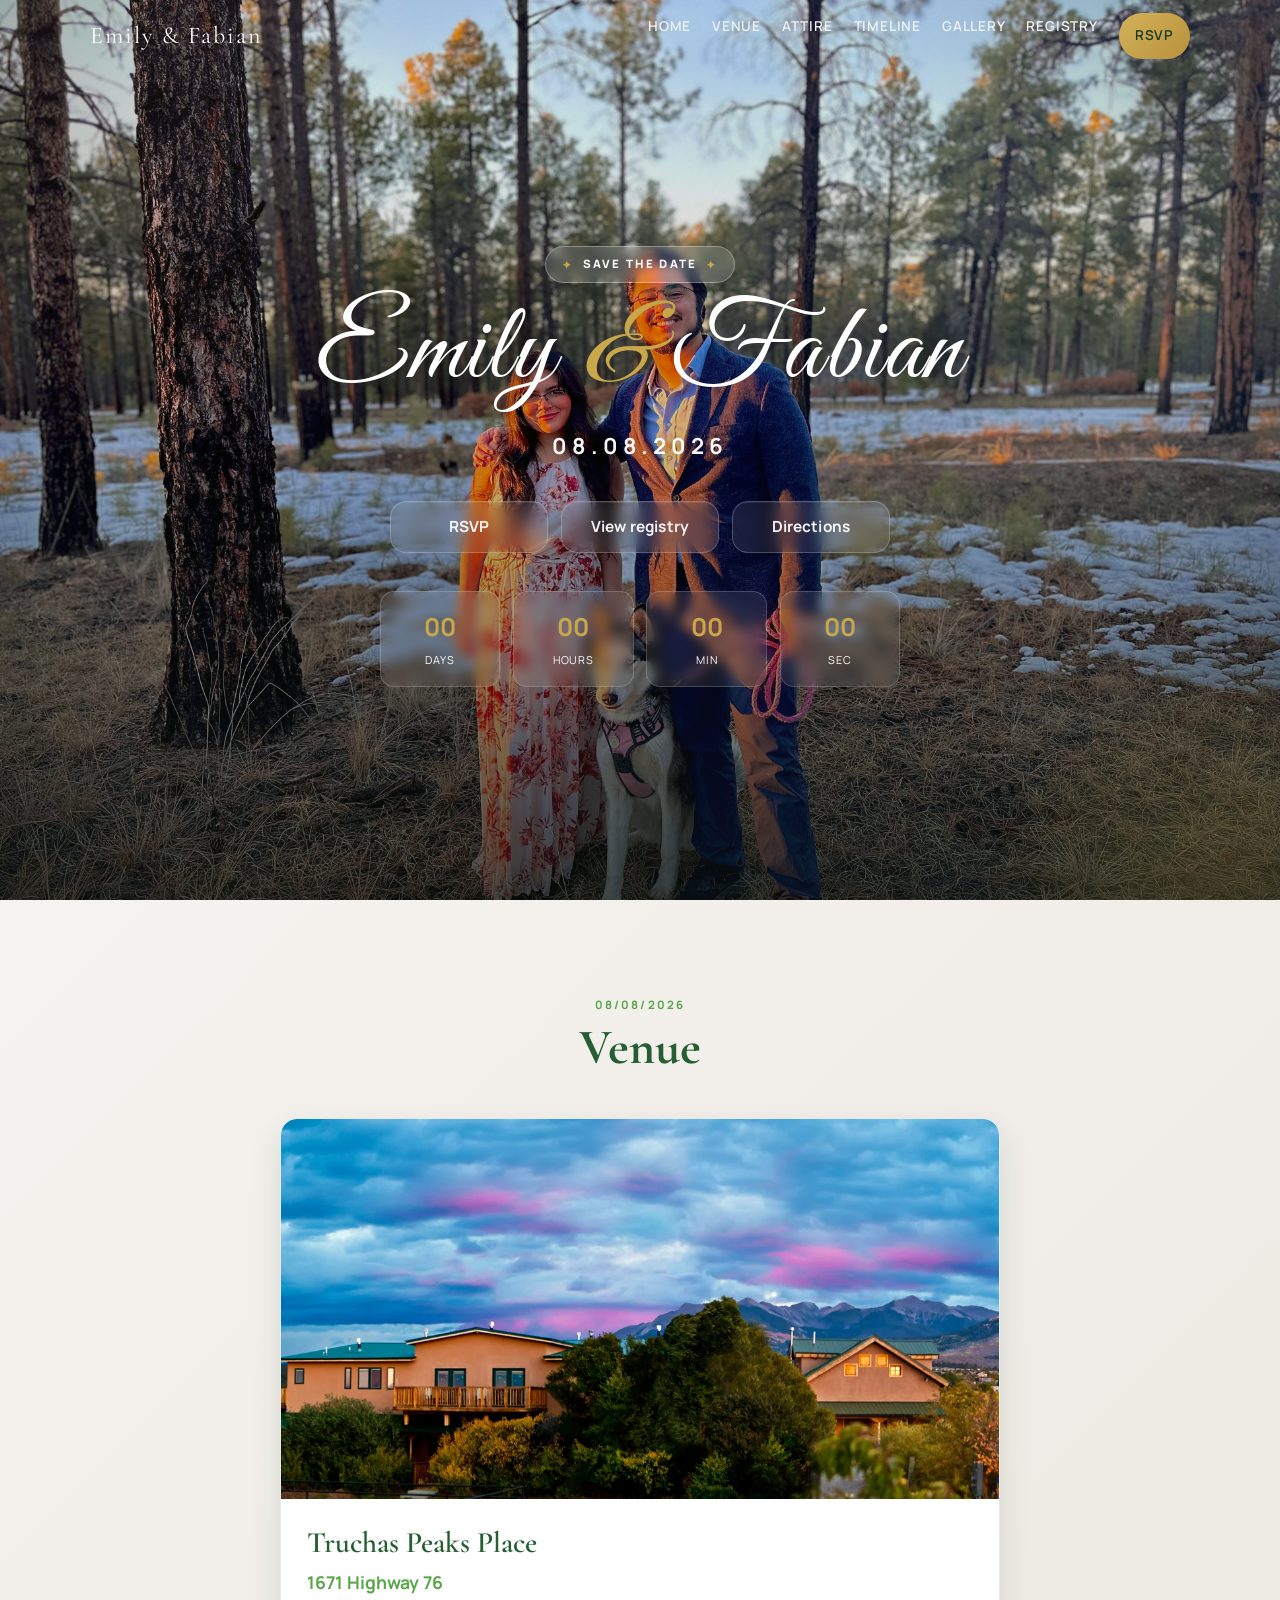
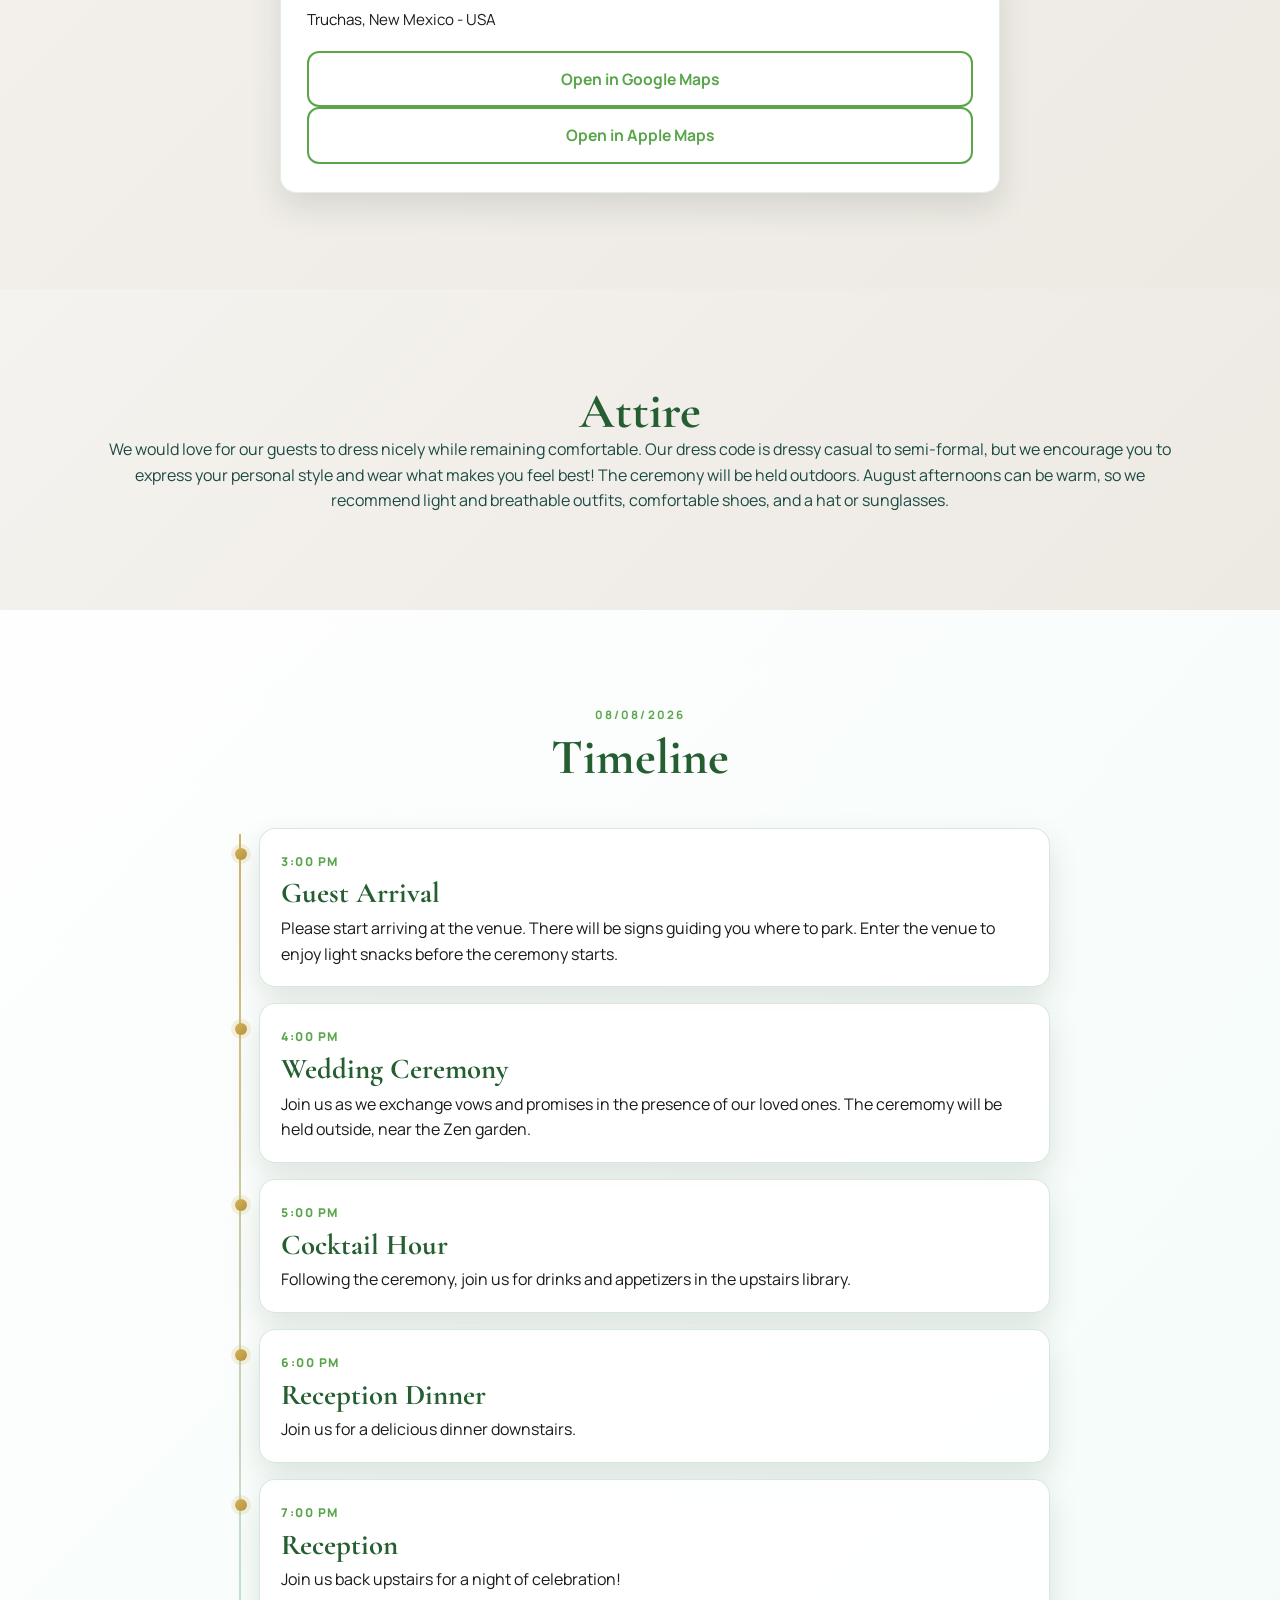
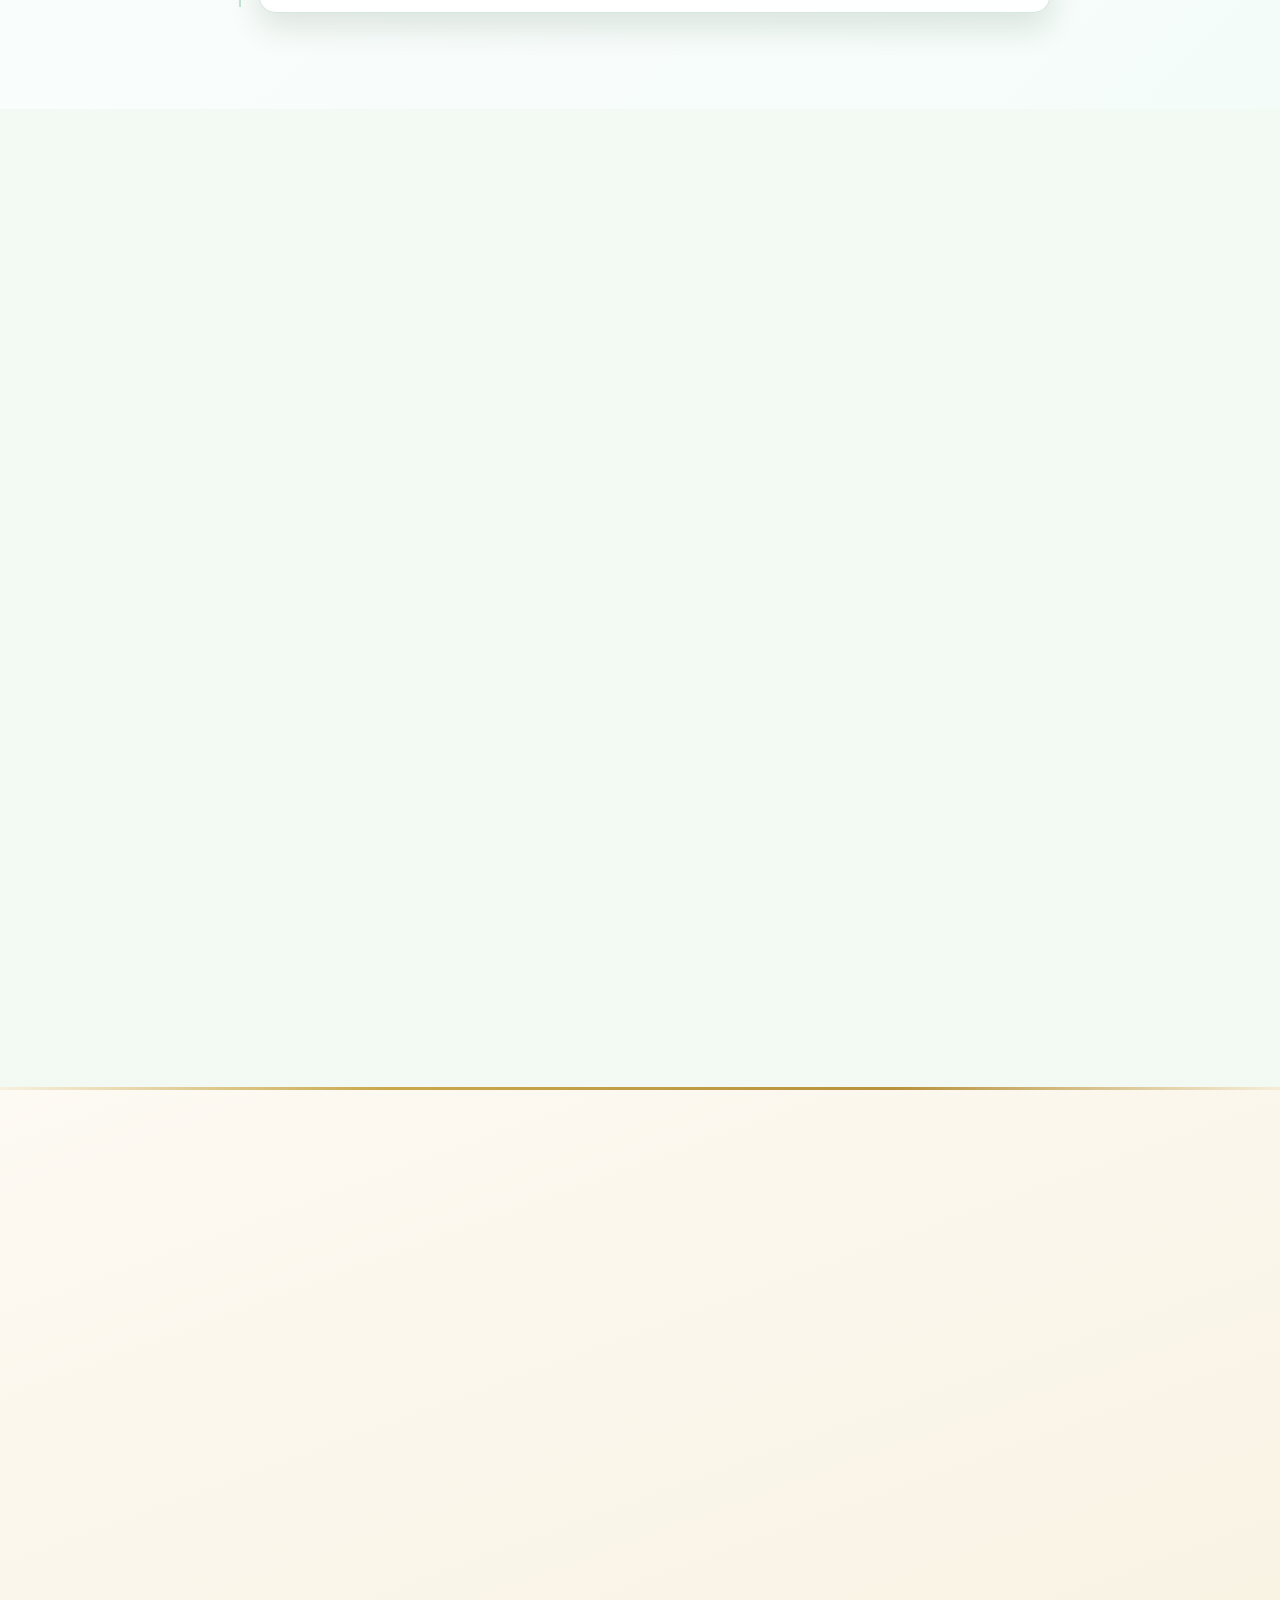
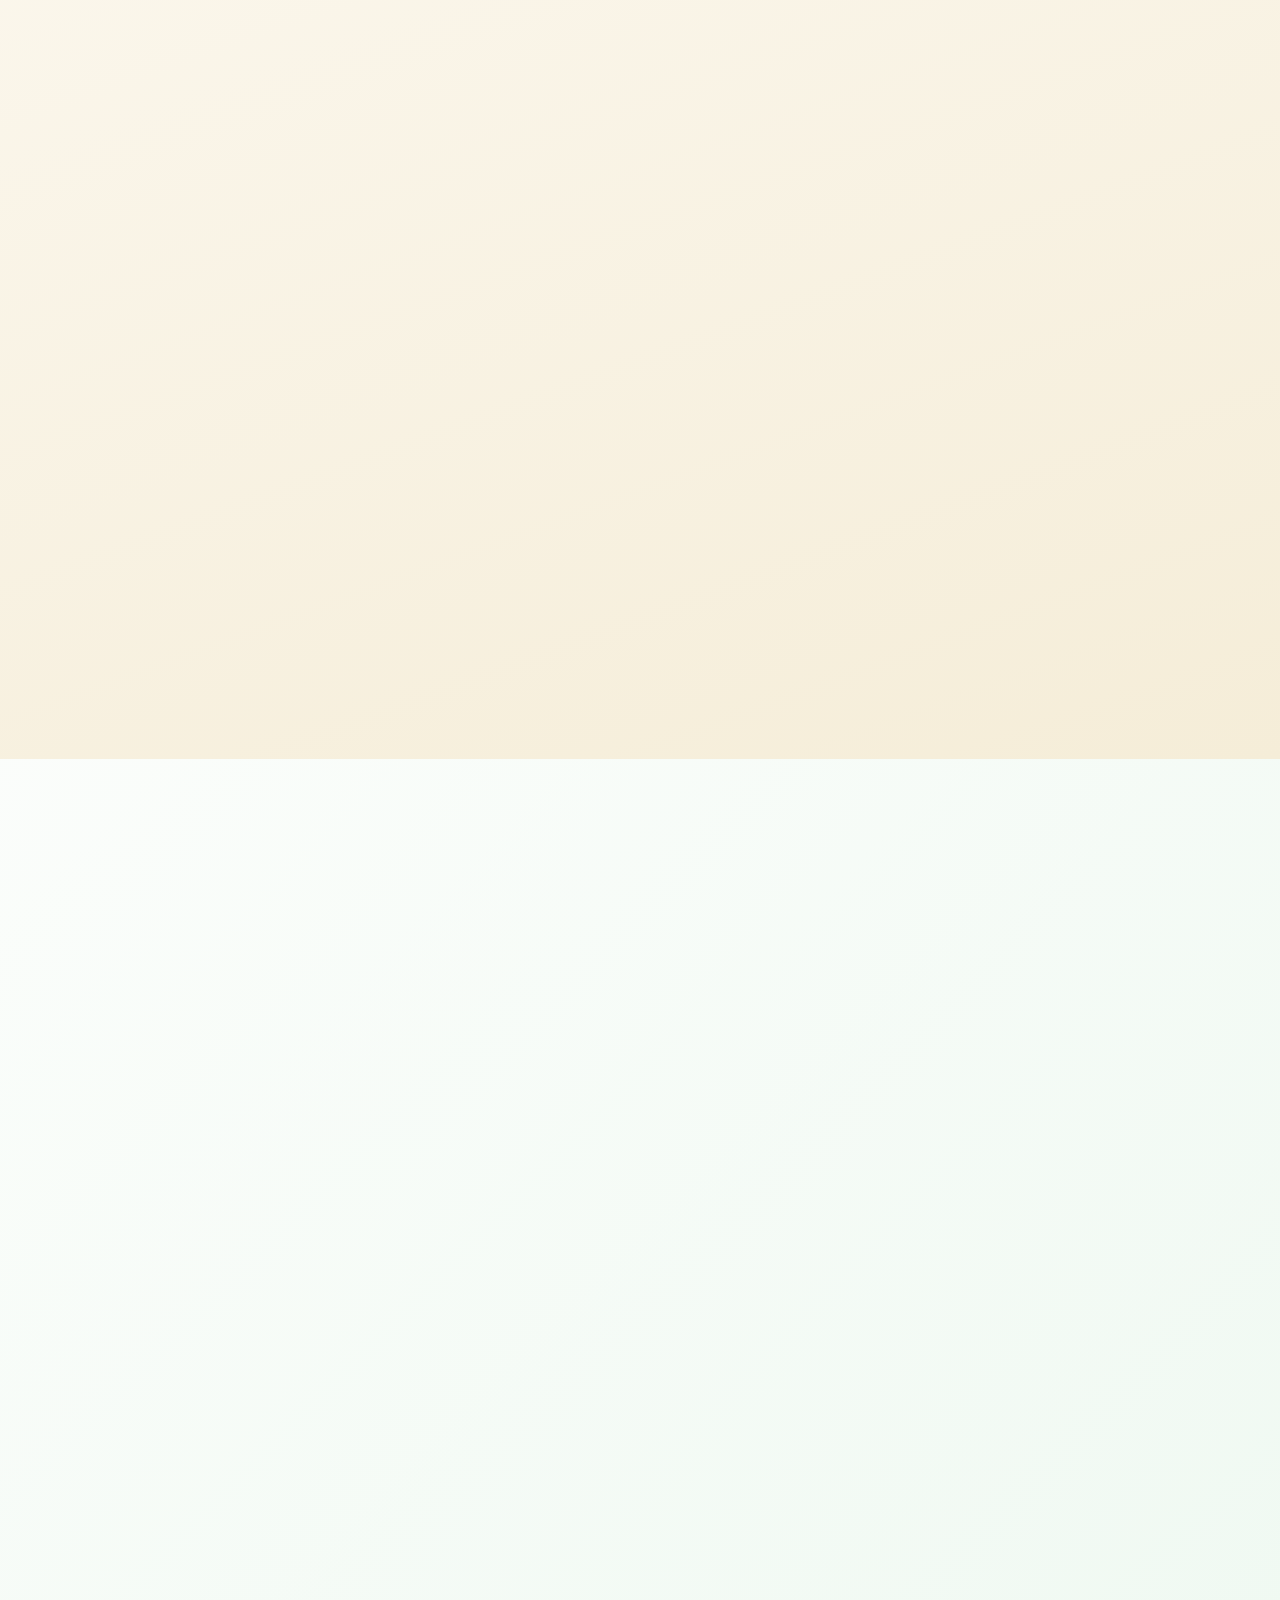
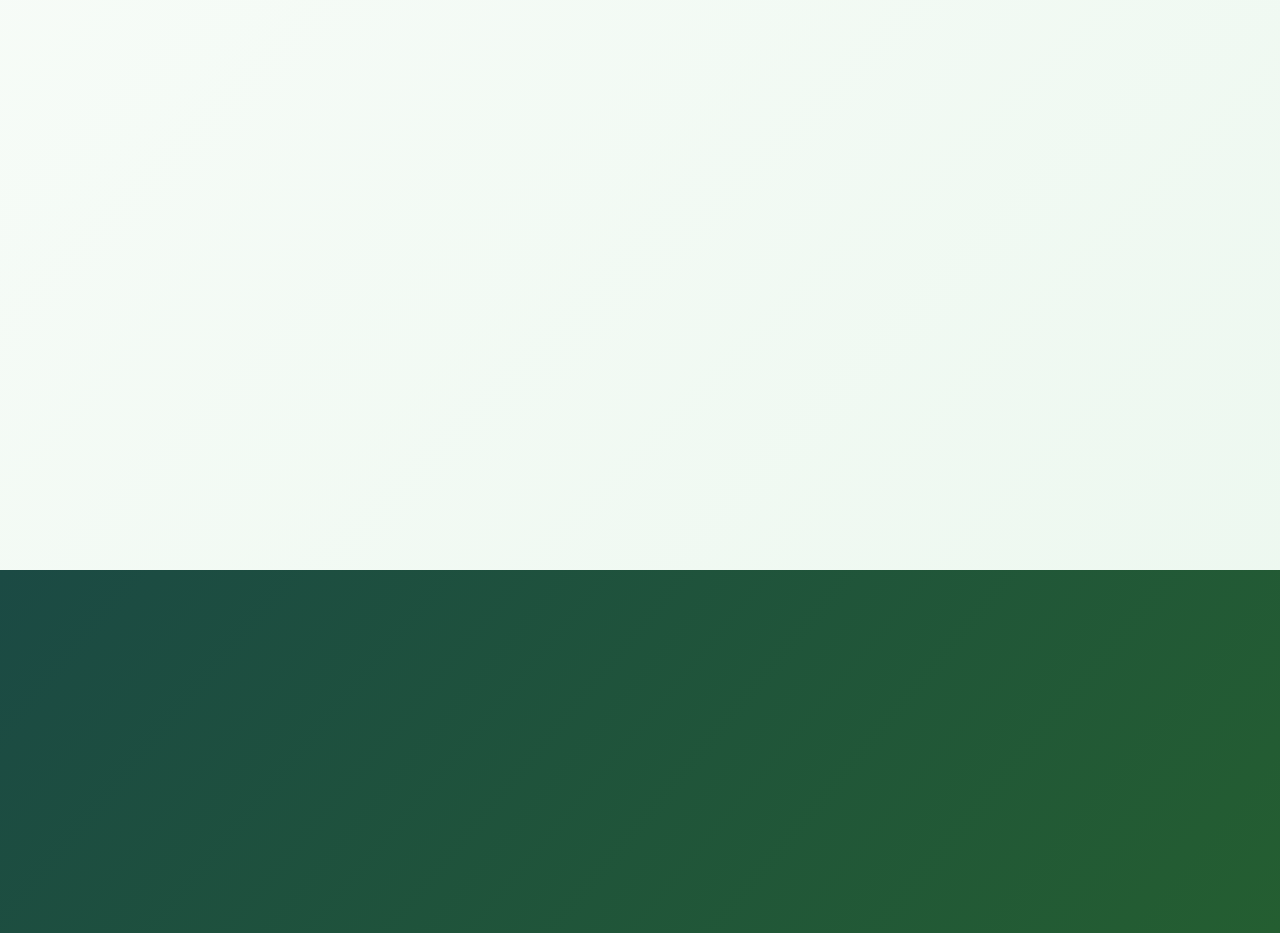
==== index.html @ 2ae8f5a7 "Add files via upload" ====
<!DOCTYPE html>
<html lang="en">

<head>
    <meta charset="UTF-8">
    <meta name="viewport" content="width=device-width, initial-scale=1.0">
    <meta name="description" content="Emily & Fabian - 08/08/2026.">
    <title>Emily & Fabian | Wedding</title>
    <link rel="preconnect" href="https://fonts.googleapis.com">
    <link rel="preconnect" href="https://fonts.gstatic.com" crossorigin>
    <link
        href="https://fonts.googleapis.com/css2?family=Cormorant+Garamond:wght@500;600;700&family=Great+Vibes&family=Manrope:wght@400;500;600;700&display=swap"
        rel="stylesheet">

    <link rel="preload" as="image" href="assets/images/noivos-se-olhando.webp" fetchpriority="high">

    <link rel="icon" type="image/png" sizes="32x32" href="assets/images/favicon-32x32.png">
    <link rel="icon" type="image/png" sizes="16x16" href="assets/images/favicon-16x16.png">
    <link rel="apple-touch-icon" sizes="180x180" href="assets/images/apple-touch-icon.png">

    <link rel="manifest" href="site.webmanifest">
    <meta name="theme-color" content="#808000">
    <link rel="stylesheet" href="css/style.css">
</head>

<body>
    <header class="site-header">
        <nav class="navbar container" aria-label="Main navigation">
            <a class="brand" href="#hero">Emily & Fabian</a>

            <button class="menu-toggle" aria-label="Open menu" aria-expanded="false" aria-controls="main-menu">
                <span></span>
                <span></span>
                <span></span>
            </button>

            <ul class="nav-links" id="main-menu">
                <li><a href="#Home">Home</a></li>
                <li><a href="#o-dia">Venue</a></li>
                <li><a href="#attire">Attire</a></li>
                <li><a href="#history">Timeline</a></li>
                <li><a href="#gallery">Gallery</a></li>
                <li><a href="#registry">Registry</a></li>
                <li><a href="#rsvp"class="nav-rsvp">RSVP</a></li>
            </ul>
        </nav>
    </header>

    <main>
        <section id="hero" class="hero">
            <div class="hero-overlay"></div>
            <div class="container hero-content reveal">
                <p class="hero-kicker"><span>✦</span> Save the Date <span>✦</span></p>
                <h1>Emily <span class="ampersand">&amp;</span> Fabian</h1>
                <p class="hero-date hero-date-badge">
                    <strong>08.08.2026</strong>
                </p>

                <div class="hero-actions" aria-label="Main invitation actions">
                    <a class="hero-btn hero-btn--secondary" href="#rsvp">RSVP</a>
                    <a class="hero-btn hero-btn--secondary" href="#registry">View registry</a>
                    <a class="hero-btn hero-btn--secondary"
                        href="https://www.google.com/maps/place/Truchas+Peaks+Place/@36.0470362,-105.8132454,17z/data=!3m1!4b1!4m6!3m5!1s0x87183ba2f554d74f:0xf8b813de81f15b3d!8m2!3d36.0470362!4d-105.8106705!16s%2Fg%2F1th82ddj?entry=ttu&g_ep=EgoyMDI2MDYxMC4wIKXMDSoASAFQAw%3D%3D" target="_blank"
                        rel="noopener noreferrer">Directions</a>
                </div>

                <div class="countdown" aria-label="Countdown to the wedding">
                    <div class="countdown-item">
                        <span id="days">00</span>
                        <small>Days</small>
                    </div>
                    <div class="countdown-item">
                        <span id="hours">00</span>
                        <small>Hours</small>
                    </div>
                    <div class="countdown-item">
                        <span id="minutes">00</span>
                        <small>Min</small>
                    </div>
                    <div class="countdown-item">
                        <span id="seconds">00</span>
                        <small>Sec</small>
                    </div>
                </div>
            </div>
        </section>

        <section id="o-dia" class="section section-day">
            <div class="container reveal">
                <div class="section-heading">
                    <p class="eyebrow">08/08/2026</p>
                    <h2>Venue</h2>
                </div>

                <div class="day-grid">
                    <article class="info-card">
                        <img src="assets/images/local.webp" alt="Ceremony venue" class="info-card-image"
                            loading="lazy" decoding="async" fetchpriority="low">
                        <div class="info-card-content">
                            <h3>Truchas Peaks Place</h3>
                            <p class="time">1671 Highway 76</p>
                            <p class="location">Truchas, New Mexico - USA</p>
                            <a href="https://www.google.com/maps/place/10+Private+Dr+%231302,+Truchas,+NM+87578/@36.0470361,-105.8155414,17z/data=!4m14!1m7!3m6!1s0x87183ba2f554d74f:0xf8b813de81f15b3d!2sTruchas+Peaks+Place!8m2!3d36.0470362!4d-105.8106705!16s%2Fg%2F1th82ddj!3m5!1s0x871832ece7fa9f97:0xc53eb22146246574!8m2!3d36.0453312!4d-105.8136415!16s%2Fg%2F11f4gfbtvd?entry=ttu&g_ep=EgoyMDI2MDUyNy4wIKXMDSoASAFQAw%3D%3D" target="_blank"
                                rel="noopener noreferrer" class="maps-btn">Open in Google Maps</p>
                            <a href="https://maps.apple/p/.fTrbqebUY34Q4" target="_blank"
                                rel="noopener noreferrer" class="maps-btn">Open in Apple Maps</a>
                        </div>
                    </article>
                </div>
            </div>
        </section>

        <section id="attire" class="section section-day" style = "text-align: center;">
            <div class="container">

                    <h2>Attire</h2>

                    <p>
                        We would love for our guests to dress nicely while remaining comfortable.
                        Our dress code is dressy casual to semi-formal, but we encourage you to express your 
                        personal style and wear what makes you feel best!
                        The ceremony will be held outdoors. August afternoons can be warm, so we recommend light 
                        and breathable outfits, comfortable shoes, and a hat or sunglasses. 
                    </p>
            </div>
        </section>

        <section id="history" class="section section-story">
            <div class="container">
                <div class="section-heading reveal">
                    <p class="eyebrow">08/08/2026</p>
                    <h2>Timeline</h2>
                </div>

                <div class="story-timeline" aria-label="Couple story timeline">
                    <article class="story-card reveal delay-1">
                        <span class="story-step">3:00 pm</span>
                        <h3>Guest Arrival</h3>
                        <p>Please start arriving at the venue. There will be signs guiding you where to park. Enter the venue 
                            to enjoy light snacks before the ceremony starts.
                        </p>
                    </article>

                    <article class="story-card reveal delay-2">
                        <span class="story-step">4:00 pm</span>
                        <h3>Wedding Ceremony</h3>
                        <p>Join us as we exchange vows and promises in the presence of our loved ones. The ceremomy will be held outside, near the Zen garden.</p>
                    </article>

                    <article class="story-card reveal delay-3">
                        <span class="story-step">5:00 pm</span>
                        <h3>Cocktail Hour</h3>
                        <p>Following the ceremony, join us for drinks and appetizers in the upstairs library.</p>
                    </article>

                    <article class="story-card reveal delay-4">
                        <span class="story-step">6:00 pm</span>
                        <h3>Reception Dinner</h3>
                        <p>Join us for a delicious dinner downstairs.</p>
                    </article>

                    <article class="story-card reveal delay-3">
                        <span class="story-step">7:00 pm</span>
                        <h3>Reception</h3>
                        <p>Join us back upstairs for a night of celebration!</p>
                    </article>
                </div>
            </div>
        </section>

        <section id="gallery" class="section section-gallery">
            <div class="container reveal">
                <div class="section-heading">
                    <p class="eyebrow">Pre-Wedding</p>
                    <h2>Our moments</h2>
                    <p class="section-intro">A few photos in anticipation of the big day.</p>
                </div>

                <div class="gallery-grid">
                    <button class="gallery-item" type="button"
                        data-full="assets/images/noivos-se-olhando-com-paisagem.jpg"
                        data-caption="">
                        <img src="assets/images/noivos-se-olhando-com-paisagem.jpg"
                            alt="Emily and Fabian." loading="lazy" decoding="async"
                            fetchpriority="low">
                    </button>
                    <button class="gallery-item" data-full="assets/images/maos-noivos.webp" type="button"
                        data-caption="">
                        <img src="assets/images/maos-noivos.webp" alt="Emily and Fabian's hands resting on each other."
                            loading="lazy" decoding="async" fetchpriority="low">
                    </button>
                    <button class="gallery-item" type="button"
                        data-full="assets/images/noivos-se-olhando.webp"
                        data-caption="">
                        <img src="assets/images/noivos-se-olhando.webp"
                            alt="Emily and Fabian smiling together" loading="lazy" decoding="async" fetchpriority="low">
                    </button>
                </div>

            </div>
        </section>

        <section id="registry" class="section section-gifts">
            <div class="container reveal">
                <div class="section-heading">
                    <p class="eyebrow">Your contribution turns our house into a home</p>
                    <h2>Gift the couple</h2>
                    <p class="section-intro">Your presence is our greatest gift.</p>
                </div>


                    <article class="gift-card gift-card--havan" aria-label="Havan gift list">
                        <div class="gift-logos" aria-label="Identification logos">
                            <img class="gift-logo" src="assets/images/havan-logo.png" alt="Havan logo"
                                loading="lazy" decoding="async" fetchpriority="low">
                        </div>
                        <h3>Amazon</h3>
                        <p class="gift-card-sub"></p>
                        <a class="gift-btn gift-btn--havan"
                            href="https://www.amazon.com/wedding/guest-view/1R31VP7VBCWRA" target="_blank"
                            rel="noopener noreferrer">Open list</a>
                    </article>

                    <div style="height: 50px;"></div> 

                    <article class="gift-card gift-card--havan" aria-label="Havan gift list">
                        <div class="gift-logos" aria-label="Identification logos">
                            <img class="gift-logo" src="assets/images/honeymoon.png" alt="Honeymoon fund"
                                loading="lazy" decoding="async" fetchpriority="low">
                        </div>
                        <h3>Honeymoon Fund</h3>
                        <p class="gift-card-sub"></p>
                        <a class="gift-btn gift-btn--havan"
                            href="https://cash.app/$EmyAndFabian" target="_blank"
                            rel="noopener noreferrer">Contribute to Our Honeymoon!</a>
                    </article>

                </div>

                <button class="pix-close" id="pix-close" type="button" aria-label="Close PIX highlight">Close
                    PIX</button>
                <div class="gifts-backdrop" id="gifts-backdrop" aria-hidden="true"></div>
            </div>
        </section>

        <section id="rsvp" class="section section-rsvp">
            <div class="container reveal">
                <div class="section-heading">
                    <p class="eyebrow">Takes less than 1 minute</p>
                    <h2>RSVP</h2>
                    <p class="section-intro">Your response helps us prepare every detail with care. If you can,
                        please rsvp as soon as possible.</p>
                </div>


                <form 
                id="form-rsvp" 
                class="rsvp-form" 
                action="https://formsubmit.co/emilychaveznm@gmail.com" 
                method="POST">
                    <input type="hidden" name="_subject" value="New RSVP submission!">
                    <input type="hidden" name="captcha" value="false">
                    <input type="hidden" name="_template" value="table">

                    <input 
                    type="hidden"
                    name="_next"
                    value="https://emilyandfabian.vercel.app/">

                    <label for="name">Full name</label>
                    <input type="text" id="name" name="name" placeholder="Your first and last name" autocomplete="name"
                        enterkeyhint="next" required>

                    <label for="attending">Will you attend?</label>
                    <select id="attending" name="attending" required>
                        <option value="">Select your answer</option>
                        <option value="yes">Yes</option>
                        <option value="no">No</option>
                    </select>

                    <label>Plus One name <span class="field-hint">(If you have any questions, please contact Emily or Fabian.)</span></label>

                    <input type="text" id="plus-one-name" name="plus-one-name" placeholder="Full name of plus one" autocomplete="name" enterkeyhint="next">

    

                    <label for="food allergies">Food Allergies <span class="field-hint">(Please let us know if you have any food allergies!)</span></label>
                    <textarea id="food allergies" name="food allergies" rows="2" enterkeyhint="send"
                        placeholder=""></textarea>

                    <label for="message">Message <span class="field-hint">(if you are bringing guests,
                            include each full name to help with planning!)</span></label>
                    <textarea id="message" name="message" rows="4" enterkeyhint="send"
                        placeholder="Ex.: full names of guests and/or a note 💖"></textarea>

                    <label for="song recommendations">Song Recommendations <span class="field-hint"></span></label>
                    <textarea id="song recommendations" name="song recommendations" rows="4" enterkeyhint="send"
                        placeholder="Ex.: a thousand years by Christina Perri"></textarea>

                    <button type="submit">RSVP</button>
                    <p id="rsvp-status" class="rsvp-status" role="status" aria-live="polite"></p>
                </form>
            </div>
        </section>
    </main>

    <footer id="footer" class="site-footer">
        <div class="container reveal">
            <p class="special-phrase">We look forward to seeing you there!</p>
            <div class="footer-contact">
                <p class="contact">Ask us questions by text message:</p>

                        <span>Emily's Number: (505) 614-5263</span>
                    </a>

                        <span>Fabian's Number: (505) 785-9474</span>
                    </a>
                </div>

                <p class="contact contact--secondary">>
                </p>
            </div>
        </div>
    </footer>

    <div id="lightbox" class="lightbox" aria-hidden="true">
        <button class="lightbox-close" aria-label="Close preview">&times;</button>
        <img id="lightbox-image" src="" alt="Enlarged gallery photo">
        <p id="lightbox-caption"></p>
    </div>

    <div id="rsvp-toast" class="rsvp-toast" role="status" aria-live="polite" aria-atomic="true">
        <div class="rsvp-toast__icon">✓</div>
        <div class="rsvp-toast__body">
            <strong class="rsvp-toast__title">Attendance confirmed!</strong>
            <p class="rsvp-toast__sub" id="rsvp-toast-sub">See you soon!</p>
        </div>
    </div>

    <div id="pix-toast" class="pix-toast" role="status" aria-live="polite" aria-atomic="true">
        <div class="pix-toast__icon" id="pix-toast-icon">✓</div>
        <div class="pix-toast__body">
            <strong class="pix-toast__title" id="pix-toast-title">PIX key copied!</strong>
            <p class="pix-toast__sub" id="pix-toast-sub">Paste it in your bank app to finish.</p>
        </div>
    </div>

    <script src="js/main.js" defer></script>
    <script src="js/countdown.js" defer></script>
    <script src="js/gallery.js" defer></script>
    <!-- <script src="js/rsvp.js" defer></script> -->

    <a href="#presentes" class="gift-float-btn gift-float-btn--hidden" id="gift-float-btn"
        aria-label="View the couple's gift list">
        <span aria-hidden="true">🎁</span> Gift
    </a>
</body>

</html>
---- css/style.css ----
:root {
    --navy: #1b4a44;
    --deep-blue: #245e31;
    --steel-blue: #59a54a;
    --white: #FFFFFF;
    --mist: #F0F2F5;
    --silver: #C8D0DC;
    --blue-gray: #91ba8f;
    --gold: #C9A84C;
    --shadow: 0 14px 32px rgba(13, 53, 18, 0.12);
    --radius: 16px;
    --header-height: 72px;
}

* {
    margin: 0;
    padding: 0;
    box-sizing: border-box;
}

html {
    scroll-behavior: smooth;
    -webkit-text-size-adjust: 100%;
}

body {
    font-family: "Manrope", sans-serif;
    font-size: 1rem;
    color: var(--navy);
    background:
        radial-gradient(circle at 10% 10%, rgba(201, 168, 76, 0.08), transparent 40%),
        radial-gradient(circle at 90% 0%, rgba(88, 165, 74, 0.2), transparent 42%),
        linear-gradient(180deg, #f7fcfa 0%, #eef8ed 100%);
    line-height: 1.6;
    text-rendering: optimizeLegibility;
}

img {
    max-width: 100%;
    height: auto;
    display: block;
}

a {
    color: inherit;
    text-decoration: none;
    -webkit-tap-highlight-color: transparent;
}

button,
input,
select,
textarea {
    font: inherit;
}

a:focus-visible,
button:focus-visible,
input:focus-visible,
select:focus-visible,
textarea:focus-visible {
    outline: 3px solid rgba(201, 168, 76, 0.32);
    outline-offset: 3px;
}

.container {
    width: min(1100px, 92%);
    margin: 0 auto;
}

section[id] {
    scroll-margin-top: calc(var(--header-height) + 14px);
}

.section {
    padding: clamp(4.75rem, 8vw, 6.2rem) 0;
}

.section-heading {
    margin-bottom: clamp(2rem, 4vw, 2.8rem);
    text-align: center;
}

.section-intro {
    max-width: 64ch;
    margin: 0.7rem auto 0;
    color: var(--deep-blue);
    opacity: 0.86;
    font-size: clamp(1rem, 2.8vw, 1.08rem);
    line-height: 1.75;
    padding-inline: 0.15rem;
}

.eyebrow {
    text-transform: uppercase;
    letter-spacing: 0.18em;
    font-weight: 700;
    font-size: 0.72rem;
    color: var(--steel-blue);
    margin-bottom: 0.4rem;
}

h1,
h2,
h3 {
    font-family: "Cormorant Garamond", serif;
    line-height: 1.05;
}

h2 {
    font-size: clamp(2.1rem, 4vw, 3.1rem);
    color: var(--deep-blue);
}

.site-header {
    position: absolute;
    top: 0;
    left: 0;
    right: 0;
    z-index: 1000;
    background: transparent;
    backdrop-filter: none;
    border-bottom: none;
    transition: background 220ms ease, box-shadow 220ms ease, border-color 220ms ease;
}

.site-header--scrolled {
    background: #0f200f;
    box-shadow: 0 10px 24px rgba(13, 38, 11, 0.2);
    border-bottom-color: transparent;
}

.navbar {
    min-height: var(--header-height);
    display: flex;
    align-items: center;
    justify-content: space-between;
    gap: 1rem;
}

.brand {
    color: var(--white);
    font-family: "Cormorant Garamond", serif;
    font-size: 1.5rem;
    letter-spacing: 0.08em;
}

.nav-links {
    list-style: none;
    position: absolute;
    top: var(--header-height);
    left: 0;
    right: 0;
    background: rgba(39, 94, 36, 0.98);
    padding: 1.2rem 1.6rem;
    display: grid;
    gap: 1rem;
    transform: scaleY(0);
    transform-origin: top;
    opacity: 0;
    pointer-events: none;
    transition: transform 260ms ease, opacity 220ms ease;
}

.nav-links a {
    display: inline-flex;
    align-items: center;
    width: 100%;
    min-height: 44px;
    padding: 0.35rem 0.15rem;
    color: var(--mist);
    font-size: 0.98rem;
    letter-spacing: 0.04em;
    font-weight: 600;
    position: relative;
    transition: color 0.2s ease, opacity 0.2s ease, transform 0.2s ease;
}

.nav-links a::after {
    content: "";
    position: absolute;
    left: 0;
    right: 0;
    bottom: -0.28rem;
    height: 2px;
    border-radius: 999px;
    background: var(--gold);
    transform: scaleX(0);
    transform-origin: center;
    transition: transform 0.2s ease;
}

.nav-links a:hover,
.nav-links a:focus-visible,
.nav-links a.is-active {
    color: var(--white);
}

.nav-links a:hover::after,
.nav-links a:focus-visible::after,
.nav-links a.is-active::after {
    transform: scaleX(1);
}

.nav-links .nav-rsvp {
    display: inline-flex;
    align-items: center;
    justify-content: center;
    width: 100%;
    min-height: 48px;
    padding: 0.8rem 1rem;
    border-radius: 999px;
    background: linear-gradient(135deg, #d4b15a 0%, #b8923c 100%);
    color: #163819;
    box-shadow: 0 10px 22px rgba(12, 34, 10, 0.16);
}

.nav-links .nav-rsvp::after {
    display: none;
}

.nav-links .nav-rsvp:hover,
.nav-links .nav-rsvp:focus-visible {
    color: #1a3816;
    transform: translateY(-1px);
}

.nav-open .nav-links {
    transform: scaleY(1);
    opacity: 1;
    pointer-events: auto;
}

.menu-toggle {
    width: 46px;
    height: 46px;
    border: 1px solid rgba(255, 255, 255, 0.35);
    border-radius: 10px;
    background: transparent;
    display: grid;
    place-items: center;
    gap: 4px;
    cursor: pointer;
}

.menu-toggle span {
    width: 20px;
    height: 2px;
    background: var(--white);
    border-radius: 2px;
}

.hero {
    min-height: 100svh;
    display: grid;
    align-items: center;
    padding: calc(var(--header-height) + 2.8rem) 0 3.6rem;
    position: relative;
    overflow: hidden;
    isolation: isolate;
}

.hero::before {
    content: "";
    position: absolute;
    inset: 0;
    background:
        linear-gradient(to top,
            rgba(10, 16, 11, 0.75) 0%,
            rgba(11, 16, 10, 0.2) 50%,
            rgba(255, 200, 100, 0.08) 100%),
        url("../assets/images/noivos-se-olhando.webp");
    background-size: cover;
    background-position: center 15%;
    background-attachment: scroll;
    background-repeat: no-repeat;
    transform: scale(1.04);
}

.hero-overlay {
    position: absolute;
    inset: auto -10% -18% auto;
    width: min(380px, 48vw);
    aspect-ratio: 1;
    border-radius: 50%;
    background: radial-gradient(circle, rgba(201, 168, 76, 0.22), rgba(201, 168, 76, 0));
    filter: blur(20px);
    z-index: 0;
}

.hero-content {
    position: relative;
    z-index: 1;
    color: var(--white);
    text-align: center;
    display: grid;
    justify-items: center;
    gap: 1.3rem;
    max-width: 700px;
    padding-block: clamp(0.75rem, 2.4vw, 1.4rem);
}

.hero-kicker {
    display: inline-flex;
    align-items: center;
    gap: 0.55rem;
    padding: 0.5rem 1rem;
    border-radius: 999px;
    text-transform: uppercase;
    letter-spacing: 0.2em;
    font-size: 0.72rem;
    font-weight: 800;
    color: #FFFFFF;
    background: rgba(255, 255, 255, 0.15);
    border: 1px solid rgba(255, 255, 255, 0.3);
    box-shadow: 0 10px 24px rgba(0, 0, 0, 0.14);
    backdrop-filter: blur(4px);
}

.hero-kicker span {
    color: var(--gold);
    font-size: 0.95em;
}

.hero h1 {
    font-family: "Great Vibes", cursive;
    font-size: clamp(4rem, 13vw, 6.8rem);
    font-weight: 400;
    line-height: 0.9;
    letter-spacing: 0.02em;
    text-shadow: 0 8px 28px rgba(0, 0, 0, 0.28);
}

.hero h1 span {
    color: var(--gold);
}

.hero-subtitle {
    display: none;
}

.hero-date {
    margin: 0.35rem 0 0.55rem;
}

.hero-date-badge {
    display: inline-block;
    padding: 0;
    background: transparent;
    border: 0;
    border-radius: 0;
    box-shadow: none;
    backdrop-filter: none;
}

.hero-date-badge strong {
    font-size: clamp(1.14rem, 2.9vw, 1.38rem);
    font-weight: 700;
    letter-spacing: 0.22em;
    text-transform: uppercase;
    color: rgba(255, 255, 255, 0.96);
    text-shadow: 0 2px 12px rgba(0, 0, 0, 0.2);
}

.hero-date-badge span {
    display: none;
}

.hero-actions {
    display: grid;
    grid-template-columns: repeat(2, minmax(0, 1fr));
    gap: 0.75rem;
    width: min(100%, 360px);
    margin-top: 0.5rem;
    margin-bottom: 0.7rem;
}

.hero-note {
    display: none;
}

.hero-btn {
    display: inline-flex;
    align-items: center;
    justify-content: center;
    width: 100%;
    min-width: 0;
    min-height: 46px;
    padding: 0.8rem 0.95rem;
    border-radius: 16px;
    font-size: 0.96rem;
    font-weight: 700;
    letter-spacing: 0.01em;
    transition: transform 0.22s ease, filter 0.22s ease, background 0.22s ease, border-color 0.22s ease, box-shadow 0.22s ease;
}

.hero-btn:hover,
.hero-btn:focus-visible {
    transform: translateY(-2px);
    filter: brightness(1.04);
}

.hero-btn--primary {
    grid-column: 1 / -1;
    background: linear-gradient(135deg, #dcc173 0%, #be9537 100%);
    color: #162238;
    box-shadow: 0 12px 28px rgba(8, 14, 24, 0.22), inset 0 1px 0 rgba(255, 255, 255, 0.24);
}

.hero-btn--primary:hover,
.hero-btn--primary:focus-visible {
    transform: translateY(-3px);
    box-shadow: 0 16px 32px rgba(8, 24, 11, 0.26), inset 0 1px 0 rgba(255, 255, 255, 0.28);
}

.hero-btn--secondary {
    border: 1px solid rgba(255, 255, 255, 0.22);
    background: rgba(255, 255, 255, 0.08);
    color: rgba(255, 255, 255, 0.94);
    backdrop-filter: blur(8px);
    box-shadow: inset 0 1px 0 rgba(255, 255, 255, 0.08);
}

.hero-countdown-label {
    font-size: 0.85rem;
    letter-spacing: 0.08em;
    text-transform: uppercase;
    color: rgba(255, 255, 255, 0.78);
    margin-top: 0.5rem;
}

.countdown {
    display: grid;
    grid-template-columns: repeat(2, minmax(0, 1fr));
    gap: 0.8rem;
    width: min(520px, 100%);
    margin: 0.4rem auto 0;
}

.countdown-item {
    padding: 0.9rem 0.6rem;
    border-radius: 14px;
    background: rgba(255, 255, 255, 0.08);
    border: 1px solid rgba(255, 255, 255, 0.18);
    backdrop-filter: blur(6px);
}

.countdown-item span {
    display: block;
    font-size: 1.55rem;
    font-weight: 700;
    color: var(--gold);
}

.countdown-item small {
    letter-spacing: 0.08em;
    text-transform: uppercase;
    font-size: 0.68rem;
}

.section-day {
    background: linear-gradient(135deg, #F5F3EF 0%, #EDE9E3 100%);
}

.day-grid {
    display: flex;
    flex-wrap: wrap;
    gap: 2rem;
    justify-content: center;
}

.day-grid .info-card {
    flex: 0 1 720px;
    max-width: 720px;
    display: flex;
    flex-direction: column;
    overflow: hidden;
}

.info-card {
    background: var(--white);
    border-radius: var(--radius);
    box-shadow: var(--shadow);
    border: 1px solid rgba(200, 220, 214, 0.5);
    transition: transform 0.3s ease, box-shadow 0.3s ease;
}

.info-card:hover {
    transform: translateY(-8px);
    box-shadow: 0 24px 48px rgba(13, 53, 14, 0.16);
}

.info-card-image {
    width: 100%;
    height: 380px;
    object-fit: cover;
    display: block;
    border-radius: var(--radius) var(--radius) 0 0;
}

.info-card-content {
    padding: 1.8rem 1.6rem;
    display: flex;
    flex-direction: column;
    flex-grow: 1;
}

.info-card h3 {
    font-family: "Cormorant Garamond", serif;
    font-size: 1.85rem;
    color: var(--deep-blue);
    margin-bottom: 0.6rem;
    font-weight: 600;
}

.info-card .time {
    color: var(--steel-blue);
    font-weight: 700;
    font-size: 1.1rem;
    margin-bottom: 0.8rem;
}

.info-card .location {
    color: var(--navy);
    font-size: 0.95rem;
    line-height: 1.5;
    margin-bottom: 1.2rem;
    flex-grow: 1;
}

.maps-btn {
    display: inline-flex;
    align-items: center;
    justify-content: center;
    width: 100%;
    min-height: 50px;
    padding: 0.85rem 1.2rem;
    border: 2px solid var(--steel-blue);
    border-radius: 12px;
    background: transparent;
    color: var(--steel-blue);
    font-weight: 700;
    font-size: 0.98rem;
    text-decoration: none;
    cursor: pointer;
    transition: all 0.3s ease;
    text-align: center;
}

.maps-btn:hover,
.maps-btn:focus-visible {
    background: var(--steel-blue);
    color: var(--white);
    border-color: var(--steel-blue);
}

.section-story {
    background: linear-gradient(135deg, rgba(255, 255, 255, 0.95) 0%, rgba(244, 252, 249, 0.95) 100%);
}

.story-timeline {
    position: relative;
    display: grid;
    gap: 1rem;
    max-width: 820px;
    margin: 0 auto;
}

.story-timeline::before {
    content: "";
    position: absolute;
    left: 0.55rem;
    top: 0.4rem;
    bottom: 0.4rem;
    width: 2px;
    background: linear-gradient(180deg, rgba(201, 168, 76, 0.85), rgba(74, 165, 135, 0.3));
}

.story-card {
    position: relative;
    margin-left: 1.8rem;
    padding: 1.2rem 1.2rem 1.2rem 1.35rem;
    border-radius: var(--radius);
    background: rgba(255, 255, 255, 0.9);
    border: 1px solid rgba(200, 220, 213, 0.7);
    box-shadow: var(--shadow);
    transition: transform 0.25s ease, box-shadow 0.25s ease;
}

.story-card::before {
    content: "";
    position: absolute;
    top: 1.2rem;
    left: -1.58rem;
    width: 12px;
    height: 12px;
    border-radius: 50%;
    background: linear-gradient(135deg, #d4b15a 0%, #b8923c 100%);
    box-shadow: 0 0 0 4px rgba(201, 168, 76, 0.16);
}

.story-card:hover {
    transform: translateY(-4px);
    box-shadow: 0 20px 42px rgba(13, 53, 34, 0.14);
}

.story-step {
    display: inline-block;
    margin-bottom: 0.45rem;
    text-transform: uppercase;
    letter-spacing: 0.12em;
    font-size: 0.76rem;
    font-weight: 800;
    color: var(--steel-blue);
}

.story-card h3 {
    margin-bottom: 0.45rem;
    font-size: clamp(1.4rem, 3vw, 1.8rem);
    color: var(--deep-blue);
}

.story-card p {
    color: var(--navy);
}

.gallery-grid,
.gifts-actions {
    display: grid;
    gap: 1rem;
}

.gallery-cta {
    margin-top: 1.5rem;
    padding: 1.3rem;
    border-radius: var(--radius);
    background: linear-gradient(135deg, rgba(27, 74, 48, 0.95), rgba(36, 94, 56, 0.92));
    color: var(--white);
    text-align: center;
    display: grid;
    gap: 0.85rem;
    box-shadow: var(--shadow);
}

.gallery-cta p {
    font-size: 1rem;
}

.gallery-cta .hero-btn {
    margin: 0 auto;
}

.carousel {
    position: relative;
}

.carousel-viewport {
    overflow: hidden;
    width: min(720px, 100%);
    margin: 0 auto;
    border-radius: var(--radius);
}

.carousel-track {
    display: flex;
    gap: 0;
    transition: transform 0.45s ease;
    will-change: transform;
}

.carousel-track>* {
    flex: 0 0 100%;
    max-width: 100%;
}

.carousel-arrow {
    position: absolute;
    top: 50%;
    transform: translateY(-50%);
    width: 42px;
    height: 42px;
    border-radius: 999px;
    border: 1px solid rgba(201, 168, 76, 0.55);
    background: rgba(27, 74, 46, 0.78);
    color: var(--mist);
    font-size: 1.55rem;
    line-height: 1;
    cursor: pointer;
    display: grid;
    place-items: center;
    z-index: 2;
    transition: background 0.2s ease, border-color 0.2s ease, transform 0.2s ease;
}

.carousel-arrow:hover,
.carousel-arrow:focus-visible {
    background: rgba(36, 94, 67, 0.96);
    border-color: var(--gold);
}

.carousel-arrow:active {
    transform: translateY(-50%) scale(0.97);
}

.carousel-arrow--prev {
    left: max(0.35rem, 2vw);
}

.carousel-arrow--next {
    right: max(0.35rem, 2vw);
}

.carousel-dots {
    display: flex;
    justify-content: center;
    align-items: center;
    gap: 0.45rem;
    margin-top: 0.9rem;
}

.carousel-dot {
    width: 8px;
    height: 8px;
    border-radius: 999px;
    border: 0;
    background: rgba(74, 165, 107, 0.45);
    cursor: pointer;
    transition: transform 0.2s ease, background 0.2s ease;
}

.carousel-dot:hover,
.carousel-dot:focus-visible {
    transform: scale(1.15);
}

.carousel-dot.is-active {
    background: #C9A84C;
}

.carousel-track.gallery-grid .gallery-item {
    width: 100%;
}

.carousel-track.gallery-grid .gallery-item img {
    height: clamp(240px, 42vw, 420px);
}

.gallery-item {
    border: 0;
    padding: 0;
    border-radius: var(--radius);
    overflow: hidden;
    cursor: pointer;
    box-shadow: var(--shadow);
    position: relative;
    background: var(--white);
}

.gallery-item img {
    width: 100%;
    height: 230px;
    object-fit: cover;
    transition: transform 0.45s ease;
}

.gallery-item:hover img,
.gallery-item:focus-visible img {
    transform: scale(1.06);
}

.section-rsvp {
    background: linear-gradient(135deg, rgba(255, 255, 255, 0.72) 0%, rgba(237, 248, 240, 0.92) 100%);
}

.rsvp-helper {
    max-width: 620px;
    margin: 0 auto 1rem;
    display: flex;
    flex-wrap: wrap;
    justify-content: center;
    gap: 0.6rem;
}

.rsvp-helper span {
    padding: 0.45rem 0.8rem;
    border-radius: 999px;
    background: rgba(74, 165, 121, 0.08);
    border: 1px solid rgba(74, 165, 127, 0.2);
    color: var(--deep-blue);
    font-size: 0.85rem;
    font-weight: 700;
}

.field-hint {
    font-weight: 500;
    color: var(--blue-gray);
}

.rsvp-form {
    max-width: 620px;
    margin: 0 auto;
    background: var(--white);
    padding: 1.15rem;
    display: grid;
    gap: 0.9rem;
    border: 1px solid var(--silver);
    border-radius: var(--radius);
    box-shadow: var(--shadow);
}

.rsvp-form label {
    font-size: 0.98rem;
    font-weight: 600;
    line-height: 1.45;
    color: var(--deep-blue);
}

.rsvp-form input,
.rsvp-form select,
.rsvp-form textarea {
    min-height: 50px;
    border: 1px solid var(--silver);
    border-radius: 12px;
    padding: 0.82rem 0.95rem;
    font-size: 1rem;
    color: var(--navy);
    background: var(--mist);
    transition: border-color 0.2s ease, box-shadow 0.2s ease, background 0.2s ease;
}

.rsvp-form textarea {
    min-height: 132px;
    resize: vertical;
}

.rsvp-form input:focus,
.rsvp-form select:focus,
.rsvp-form textarea:focus {
    outline: none;
    border-color: rgba(74, 165, 113, 0.7);
    box-shadow: 0 0 0 4px rgba(74, 165, 107, 0.12);
    background: #fbfffc;
}

.rsvp-form button {
    margin-top: 0.4rem;
    min-height: 54px;
    border: 0;
    border-radius: 12px;
    padding: 0.95rem 1.1rem;
    background: linear-gradient(90deg, var(--deep-blue), var(--steel-blue));
    color: var(--white);
    font-size: 1rem;
    font-weight: 700;
    cursor: pointer;
    box-shadow: 0 12px 24px rgba(36, 59, 94, 0.18);
    transition: filter 0.2s ease, transform 0.2s ease;
}

.rsvp-form button:hover,
.rsvp-form button:focus-visible {
    filter: brightness(1.07);
    transform: translateY(-1px);
}

.rsvp-status {
    min-height: 1.45rem;
    font-size: 0.92rem;
}

.rsvp-status.success {
    color: #1f6b38;
}

.rsvp-status.error {
    color: #a32d2d;
}

/* Toast de confirmação RSVP */
.rsvp-toast {
    position: fixed;
    bottom: 2rem;
    left: 50%;
    transform: translateX(-50%) translateY(1.5rem);
    background: var(--white);
    border-left: 4px solid var(--gold);
    border-radius: 12px;
    box-shadow: 0 8px 32px rgba(13, 27, 53, 0.18);
    display: flex;
    align-items: center;
    gap: 1rem;
    padding: 1rem 1.5rem;
    min-width: 260px;
    max-width: 90vw;
    z-index: 9999;
    opacity: 0;
    visibility: hidden;
    pointer-events: none;
    transition: opacity 0.4s ease, transform 0.4s ease, visibility 0.4s;
}

.rsvp-toast.rsvp-toast--visible {
    opacity: 1;
    visibility: visible;
    transform: translateX(-50%) translateY(0);
    pointer-events: auto;
}

.rsvp-toast__icon {
    width: 40px;
    height: 40px;
    border-radius: 50%;
    background: #e6f4ec;
    color: #1f6b38;
    font-size: 1.25rem;
    font-weight: 700;
    display: flex;
    align-items: center;
    justify-content: center;
    flex-shrink: 0;
}

.rsvp-toast__title {
    font-size: 0.97rem;
    color: var(--navy);
    display: block;
}

.rsvp-toast__sub {
    font-size: 0.82rem;
    color: var(--blue-gray);
    margin-top: 0.15rem;
}

.rsvp-toast--declined {
    border-left-color: #c75a5a;
}

.rsvp-toast--declined .rsvp-toast__icon {
    background: #fdecec;
    color: #a32d2d;
}

.rsvp-toast--declined .rsvp-toast__title {
    color: #8f2222;
}

.rsvp-toast--declined .rsvp-toast__sub {
    color: #b55d5d;
}

.section-gifts {
    position: relative;
    background: linear-gradient(160deg, #fdfaf3 0%, #f5edd8 100%);
    border-top: 3px solid;
    border-image: linear-gradient(90deg, transparent 0%, #C9A84C 30%, #b8923c 70%, transparent 100%) 1;
}

.gifts-layout {
    max-width: 980px;
    margin: 0 auto;
    display: grid;
    grid-template-columns: 1fr;
    gap: 1rem;
}

.gift-card {
    background: var(--white);
    border: 1px solid rgba(200, 220, 206, 0.7);
    border-radius: var(--radius);
    box-shadow: var(--shadow);
    padding: 1.4rem;
}

.gift-card h3 {
    font-family: "Cormorant Garamond", serif;
    font-size: clamp(1.55rem, 3.6vw, 2.1rem);
    color: var(--deep-blue);
    margin-bottom: 0.4rem;
}

.gift-card-sub {
    color: var(--steel-blue);
    font-size: 0.92rem;
    margin-bottom: 1rem;
}

.gift-card--pix {
    cursor: zoom-in;
    transition: transform 0.3s ease, box-shadow 0.3s ease;
}

.gift-card--pix:hover,
.gift-card--pix:focus-visible {
    transform: translateY(-4px);
    box-shadow: 0 22px 44px rgba(13, 27, 53, 0.18);
}

.pix-qr-wrap {
    border-radius: 14px;
    background: linear-gradient(160deg, #f7f9fc 0%, #edf1f8 100%);
    border: 1px dashed rgba(74, 165, 110, 0.45);
    padding: 0.9rem;
    margin-bottom: 0.95rem;
}

.pix-qr-wrap img {
    width: min(280px, 100%);
    margin: 0 auto;
    border-radius: 8px;
    display: block;
}

.pix-key-label {
    color: var(--deep-blue);
    font-weight: 700;
    font-size: 0.9rem;
    margin-bottom: 0.45rem;
}

.pix-key-row {
    display: grid;
    gap: 0.55rem;
}

.pix-key-text {
    background: #f4f6fb;
    border: 1px solid rgba(200, 220, 209, 0.8);
    border-radius: 10px;
    padding: 0.6rem 0.75rem;
    font-size: 0.9rem;
    word-break: break-all;
    color: var(--navy);
}

.pix-copy-btn {
    background: linear-gradient(135deg, #d4b15a 0%, #b8923c 100%);
    color: #163824;
    border: 1px solid transparent;
    border-radius: 10px;
    min-height: 42px;
    padding: 0 0.9rem;
    font-weight: 700;
    cursor: pointer;
}

.pix-copy-btn:hover,
.pix-copy-btn:focus-visible {
    background: linear-gradient(135deg, #dfc068 0%, #c49e45 100%);
    color: #0e2b12;
    border-color: transparent;
}

.pix-copy-feedback {
    min-height: 1.35rem;
    margin-top: 0.35rem;
    font-size: 0.83rem;
    color: #1f6b38;
}

.pix-help {
    font-size: 0.88rem;
    color: var(--navy);
    line-height: 1.55;
    margin-top: 0.5rem;
}

.pix-security {
    margin-top: 0.35rem;
    font-size: 0.85rem;
    color: var(--deep-blue);
    background: rgba(74, 165, 116, 0.12);
    border: 1px solid rgba(74, 165, 139, 0.28);
    border-radius: 10px;
    padding: 0.5rem 0.7rem;
}

.pix-toast {
    position: fixed;
    bottom: 2rem;
    left: 50%;
    transform: translateX(-50%) translateY(1.5rem);
    background: var(--white);
    border-left: 4px solid var(--gold);
    border-radius: 12px;
    box-shadow: 0 8px 32px rgba(13, 53, 36, 0.2);
    display: flex;
    align-items: center;
    gap: 1rem;
    padding: 1rem 1.35rem;
    min-width: 260px;
    max-width: 90vw;
    z-index: 1300;
    opacity: 0;
    visibility: hidden;
    pointer-events: none;
    transition: opacity 0.35s ease, transform 0.35s ease, visibility 0.35s;
}

.pix-toast.pix-toast--visible {
    opacity: 1;
    visibility: visible;
    transform: translateX(-50%) translateY(0);
}

.pix-toast__icon {
    width: 38px;
    height: 38px;
    border-radius: 50%;
    background: #e6f4ec;
    color: #1f6b38;
    font-size: 1.2rem;
    font-weight: 700;
    display: flex;
    align-items: center;
    justify-content: center;
    flex-shrink: 0;
}

.pix-toast__title {
    font-size: 0.95rem;
    color: var(--navy);
    display: block;
}

.pix-toast__sub {
    margin-top: 0.1rem;
    font-size: 0.82rem;
    color: var(--blue-gray);
}

.gift-card--havan {
    display: grid;
    align-content: center;
    justify-items: center;
    text-align: center;
    gap: 0.55rem;
}

.gift-logos {
    display: flex;
    align-items: center;
    justify-content: center;
    gap: 0.55rem;
    flex-wrap: wrap;
    margin: 0.2rem 0 0.25rem;
}

.gift-logo {
    width: min(400px, 42vw);
    height: auto;
    display: block;
}

.gift-card--havan .gift-card-sub {
    max-width: 34ch;
    margin-bottom: 0.35rem;
    line-height: 1.55;
    color: var(--navy);
}

.gift-btn {
    background: var(--white);
    color: var(--deep-blue);
    border: 1px solid var(--silver);
    border-radius: 10px;
    min-height: 56px;
    display: grid;
    place-items: center;
    padding: 0 1.2rem;
    font-weight: 700;
    letter-spacing: 0.04em;
}

.gift-btn:hover,
.gift-btn:focus-visible {
    border-color: var(--gold);
    color: var(--navy);
}

.gift-btn--havan {
    margin-top: 0.15rem;
    min-width: 210px;
    background: linear-gradient(135deg, #d4b15a 0%, #b8923c 100%);
    color: #163823;
    border-color: transparent;
    box-shadow: 0 8px 20px rgba(180, 130, 40, 0.25);
}

.gift-btn--havan:hover,
.gift-btn--havan:focus-visible {
    background: linear-gradient(135deg, #dfc068 0%, #c49e45 100%);
    color: #0e1a2b;
    border-color: transparent;
}

.gifts-backdrop {
    position: fixed;
    inset: 0;
    background: rgba(10, 25, 18, 0.58);
    backdrop-filter: blur(2px);
    opacity: 0;
    visibility: hidden;
    pointer-events: none;
    transition: opacity 0.24s ease, visibility 0.24s ease;
    z-index: 1190;
}

.pix-close {
    position: fixed;
    left: 50%;
    top: calc(50% + min(300px, 36vh));
    transform: translateX(-50%);
    border: 0;
    background: var(--gold);
    color: var(--navy);
    border-radius: 999px;
    padding: 0.7rem 1.15rem;
    font-weight: 700;
    cursor: pointer;
    z-index: 1202;
    opacity: 0;
    visibility: hidden;
    pointer-events: none;
    transition: opacity 0.2s ease, visibility 0.2s ease;
}

.section-gifts.pix-open .gift-card--pix {
    position: fixed;
    top: 50%;
    left: 50%;
    transform: translate(-50%, -50%) scale(1.03);
    width: min(560px, 92vw);
    max-height: 86vh;
    overflow: auto;
    z-index: 1201;
    cursor: default;
    box-shadow: 0 32px 64px rgba(13, 53, 28, 0.3);
}

.section-gifts.pix-open .gift-card--havan {
    opacity: 0.26;
    pointer-events: none;
    filter: blur(1px);
}

.section-gifts.pix-open .gifts-backdrop {
    opacity: 1;
    visibility: visible;
    pointer-events: auto;
}

.section-gifts.pix-open .pix-close {
    opacity: 1;
    visibility: visible;
    pointer-events: auto;
}

.site-footer {
    background: linear-gradient(130deg, var(--navy), var(--deep-blue));
    color: var(--mist);
    text-align: center;
    padding-top: 5.5rem;
    padding-bottom: 5.5rem;
}

.special-phrase {
    font-family: "Cormorant Garamond", serif;
    font-size: clamp(1.35rem, 4vw, 2rem);
    color: #C9A84C;
    margin-bottom: 0.7rem;
}

.footer-contact {
    display: grid;
    gap: 0.85rem;
    justify-items: center;
}

.footer-contact-links {
    display: flex;
    flex-wrap: wrap;
    justify-content: center;
    gap: 0.8rem;
}

.contact {
    color: var(--silver);
    font-size: 0.92rem;
}

.contact--secondary {
    font-size: 0.88rem;
}

.contact a {
    color: inherit;
    text-decoration: none;
}

.contact a:hover,
.contact a:focus-visible {
    text-decoration: underline;
}

.whatsapp-chip {
    display: inline-flex;
    align-items: center;
    gap: 0.7rem;
    padding: 0.78rem 1rem;
    min-height: 48px;
    border-radius: 999px;
    background: rgba(255, 255, 255, 0.08);
    border: 1px solid rgba(255, 255, 255, 0.2);
    color: var(--white);
    font-size: 0.92rem;
    font-weight: 700;
    transition: transform 0.2s ease, background 0.2s ease, color 0.2s ease;
}

.whatsapp-chip:hover,
.whatsapp-chip:focus-visible {
    background: var(--white);
    color: var(--deep-blue);
    transform: translateY(-2px);
    text-decoration: none;
}

.whatsapp-chip__icon {
    width: 34px;
    height: 34px;
    border-radius: 50%;
    display: grid;
    place-items: center;
    background: var(--white);
    color: var(--deep-blue);
    flex-shrink: 0;
}

.whatsapp-chip:hover .whatsapp-chip__icon,
.whatsapp-chip:focus-visible .whatsapp-chip__icon {
    background: var(--deep-blue);
    color: var(--white);
}

.whatsapp-chip__icon svg {
    width: 18px;
    height: 18px;
    fill: currentColor;
}

.section-day,
.section-story,
.section-gallery,
.section-rsvp,
.section-gifts,
.site-footer {
    content-visibility: auto;
    contain-intrinsic-size: 1px 900px;
}

@media (prefers-reduced-motion: reduce) {
    html {
        scroll-behavior: auto;
    }

    *,
    *::before,
    *::after {
        animation-duration: 0.01ms !important;
        animation-iteration-count: 1 !important;
        transition-duration: 0.01ms !important;
    }

    .reveal {
        opacity: 1;
        transform: none;
    }
}

.lightbox {
    position: fixed;
    inset: 0;
    background: rgba(10, 15, 25, 0.9);
    display: none;
    align-items: center;
    justify-content: center;
    flex-direction: column;
    gap: 0.8rem;
    padding: 1rem;
    z-index: 1100;
}

.lightbox.active {
    display: flex;
}

.lightbox img {
    max-width: min(900px, 94vw);
    max-height: 78vh;
    border-radius: 10px;
    border: 2px solid rgba(255, 255, 255, 0.2);
}

.lightbox p {
    color: var(--white);
    font-size: 0.95rem;
}

.lightbox-close {
    position: absolute;
    top: 18px;
    right: 20px;
    background: transparent;
    color: var(--white);
    border: 0;
    font-size: 2rem;
    line-height: 1;
    cursor: pointer;
}

.reveal {
    opacity: 0;
    transform: translateY(24px);
    transition: opacity 500ms ease, transform 500ms ease;
}

.reveal.visible {
    opacity: 1;
    transform: translateY(0);
}

.delay-1 {
    transition-delay: 80ms;
}

.delay-2 {
    transition-delay: 150ms;
}

.delay-3 {
    transition-delay: 220ms;
}

.delay-4 {
    transition-delay: 290ms;
}

@media (min-width: 700px) {
    .hero-date-badge {
        grid-auto-flow: column;
        align-items: center;
        gap: 0.6rem;
    }

    .hero-actions {
        display: flex;
        flex-direction: row;
        flex-wrap: wrap;
        justify-content: center;
        width: auto;
        gap: 0.8rem;
    }

    .hero-btn {
        width: auto;
        min-width: 158px;
        padding-inline: 1rem;
    }

    .hero-btn--primary {
        min-width: 210px;
    }

    .countdown {
        grid-template-columns: repeat(4, minmax(0, 1fr));
    }

    .gifts-layout {
        grid-template-columns: repeat(2, minmax(0, 1fr));
    }

    .carousel-arrow--prev {
        left: max(0.6rem, 2vw);
    }

    .carousel-arrow--next {
        right: max(0.6rem, 2vw);
    }
}

@media (min-width: 960px) {
    .section {
        padding: 6rem 0;
    }

    .menu-toggle {
        display: none;
    }

    .nav-links {
        position: static;
        transform: none;
        opacity: 1;
        pointer-events: auto;
        background: transparent;
        display: flex;
        padding: 0;
        gap: 1.3rem;
    }

    .nav-links a {
        width: auto;
        min-height: auto;
        padding: 0;
        font-size: 0.85rem;
        font-weight: 600;
        text-transform: uppercase;
        letter-spacing: 0.06em;
    }

    .nav-links .nav-rsvp {
        width: auto;
        min-height: 44px;
        padding: 0.75rem 1rem;
    }

    .hero-content h1 .ampersand {
        color: #C9A84C;
        /* dourado */
        font-style: italic;
    }
}

@media (min-width: 1200px) {
    .hero {
        padding: calc(var(--header-height) + 2.5rem) 0 4rem;
    }

    .hero::before {
        background-position: center 28%;
        background-attachment: scroll;
    }

    .hero-content {
        padding-top: 0.5rem;
    }
}

.carousel-viewport {
    overflow: hidden;
    width: 100%;
}

.carousel-track {
    display: flex !important;
    transition: transform 0.4s ease;
    will-change: transform;
}

/* Cada item da galeria também */
.carousel--gallery .carousel-track .gallery-item {
    min-width: 100%;
    flex-shrink: 0;
}

@media (min-width: 768px) {
    .carousel--gallery .carousel-viewport {
        height: 500px;
        background-color: #f0f5f3;
    }

    .carousel--gallery .carousel-track .gallery-item {
        height: 500px;
        display: flex;
        align-items: center;
        justify-content: center;
        background-color: #f0f5f2;
    }

    .carousel--gallery .carousel-track .gallery-item img {
        width: 100%;
        height: 100%;
        object-fit: contain;
        background-color: #f0f5f2;
    }
}

@media (max-width: 767px) {
    .hero::before {
        transform: none;
    }

    .hero-kicker,
    .countdown-item,
    .hero-btn--secondary {
        backdrop-filter: none;
    }
}

@media (min-width: 960px) {
    .carousel--gallery .carousel-viewport {
        height: 600px;
    }

    .carousel--gallery .carousel-track .gallery-item {
        height: 600px;
    }
}

/* Legibilidade: textos descritivos com tom mais escuro */
.section-intro,
.info-card .location,
.story-card p,
.rsvp-form label,
.rsvp-form input,
.rsvp-form select,
.rsvp-form textarea,
.field-hint,
.gift-card-sub,
.gift-card--havan p,
.pix-help,
.rsvp-toast__sub,
.pix-toast__sub {
    color: #1a1a1a;
}

.section-intro {
    opacity: 1;
}

/* ---- Nudge bar de presentes ---- */
.gifts-nudge-bar {
    background: linear-gradient(135deg, #1b4a36 0%, #245e45 100%);
    color: rgba(255, 255, 255, 0.88);
    text-align: center;
    padding: 0.9rem 1.25rem;
    font-size: 0.88rem;
    line-height: 1.5;
}

.gifts-nudge-bar a {
    color: #C9A84C;
    font-weight: 700;
    text-decoration: underline;
    text-underline-offset: 3px;
    white-space: nowrap;
}

.gifts-nudge-bar a:hover {
    opacity: 0.82;
}

/* ---- Seção presentes: destaque h2 ---- */
.section-gifts .section-heading h2 {
    position: relative;
    display: inline-block;
}

.section-gifts .section-heading h2::after {
    content: '';
    position: absolute;
    bottom: -6px;
    left: 50%;
    transform: translateX(-50%);
    width: 72px;
    height: 3px;
    background: linear-gradient(90deg, #C9A84C, #b8923c);
    border-radius: 999px;
}

/* ---- Botão flutuante de presentes ---- */
.gift-float-btn {
    position: fixed;
    bottom: 1.75rem;
    right: 1.5rem;
    z-index: 1100;
    background: linear-gradient(135deg, #d4b15a 0%, #b8923c 100%);
    color: #162238;
    font-weight: 700;
    font-size: 0.9rem;
    border-radius: 999px;
    padding: 0.8rem 1.3rem;
    box-shadow: 0 8px 28px rgba(13, 27, 53, 0.3);
    display: inline-flex;
    align-items: center;
    gap: 0.4rem;
    text-decoration: none;
    transition: transform 0.2s ease, opacity 0.3s ease, visibility 0.3s ease, box-shadow 0.2s ease;
}

.gift-float-btn:hover,
.gift-float-btn:focus-visible {
    transform: translateY(-3px);
    box-shadow: 0 14px 36px rgba(13, 53, 32, 0.36);
    color: #0e2b1d;
}

.gift-float-btn--hidden {
    opacity: 0;
    visibility: hidden;
    pointer-events: none;
    transform: translateY(1rem);
}
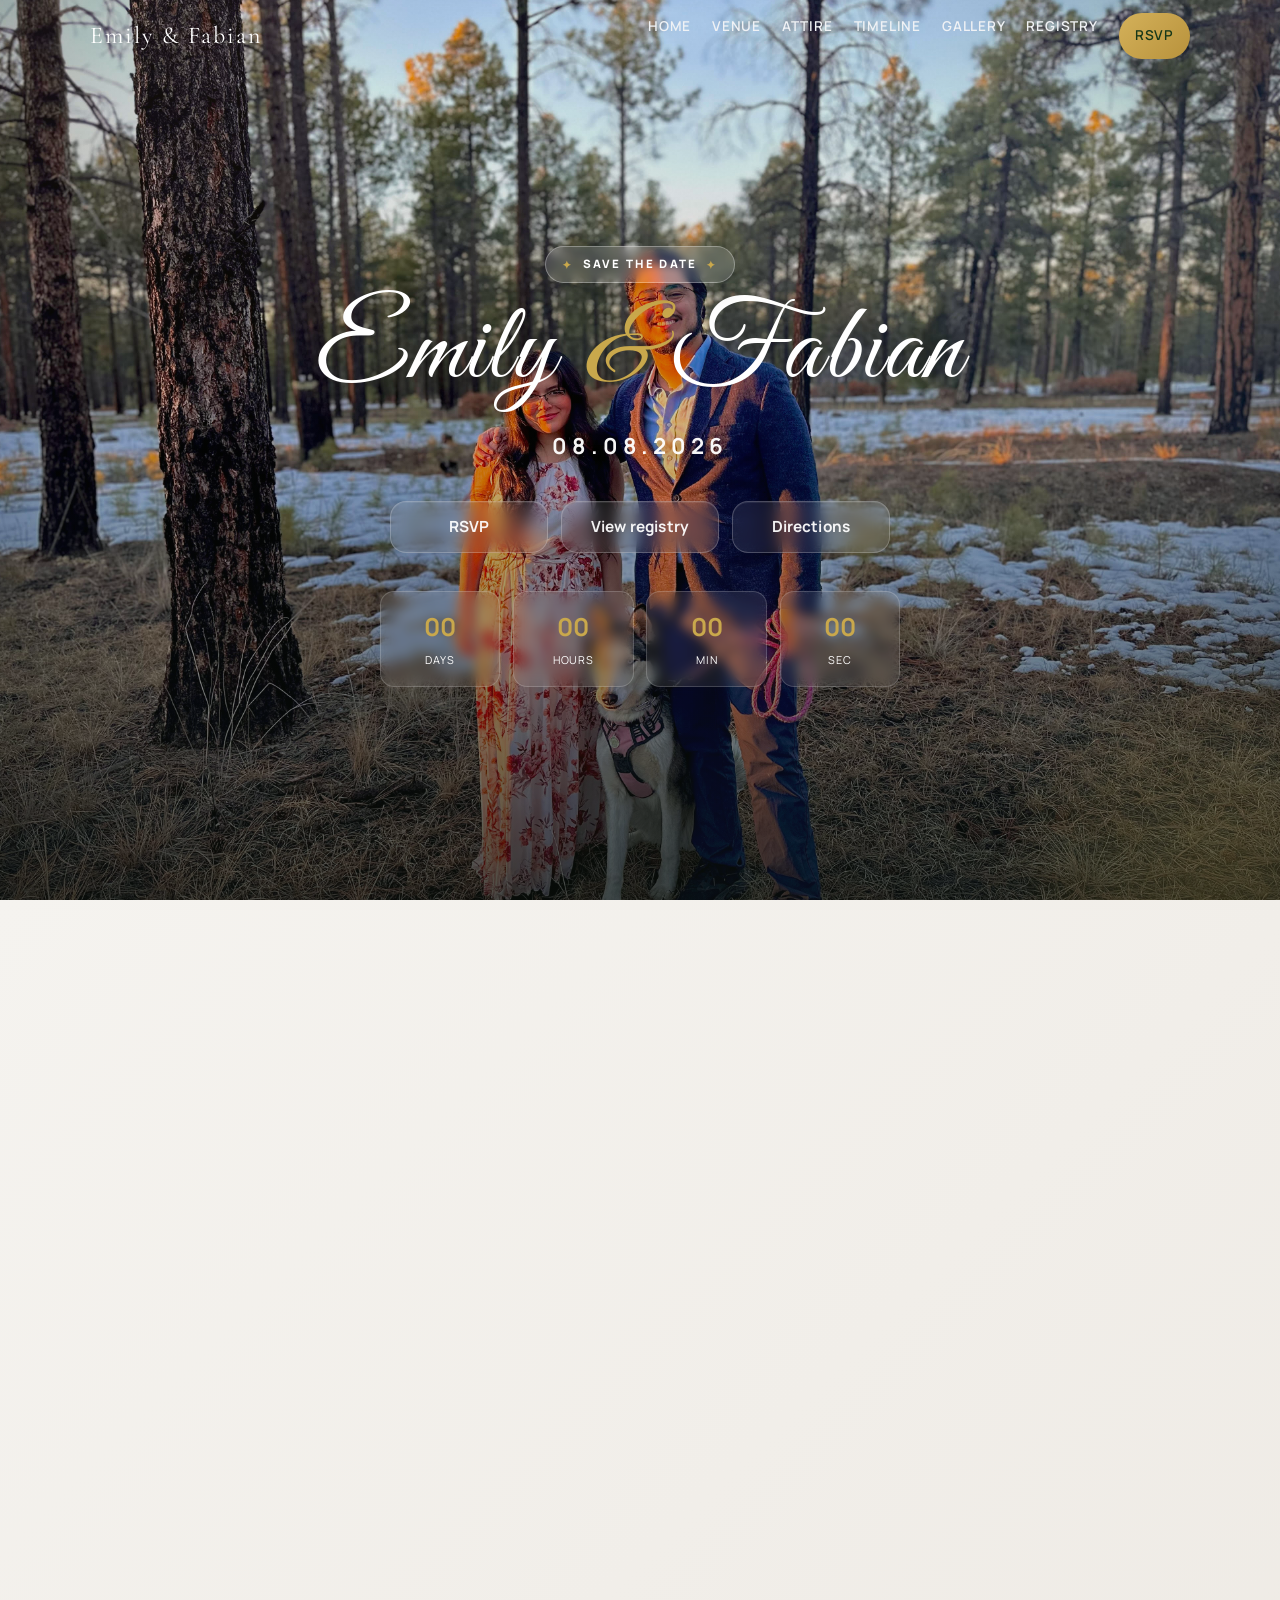
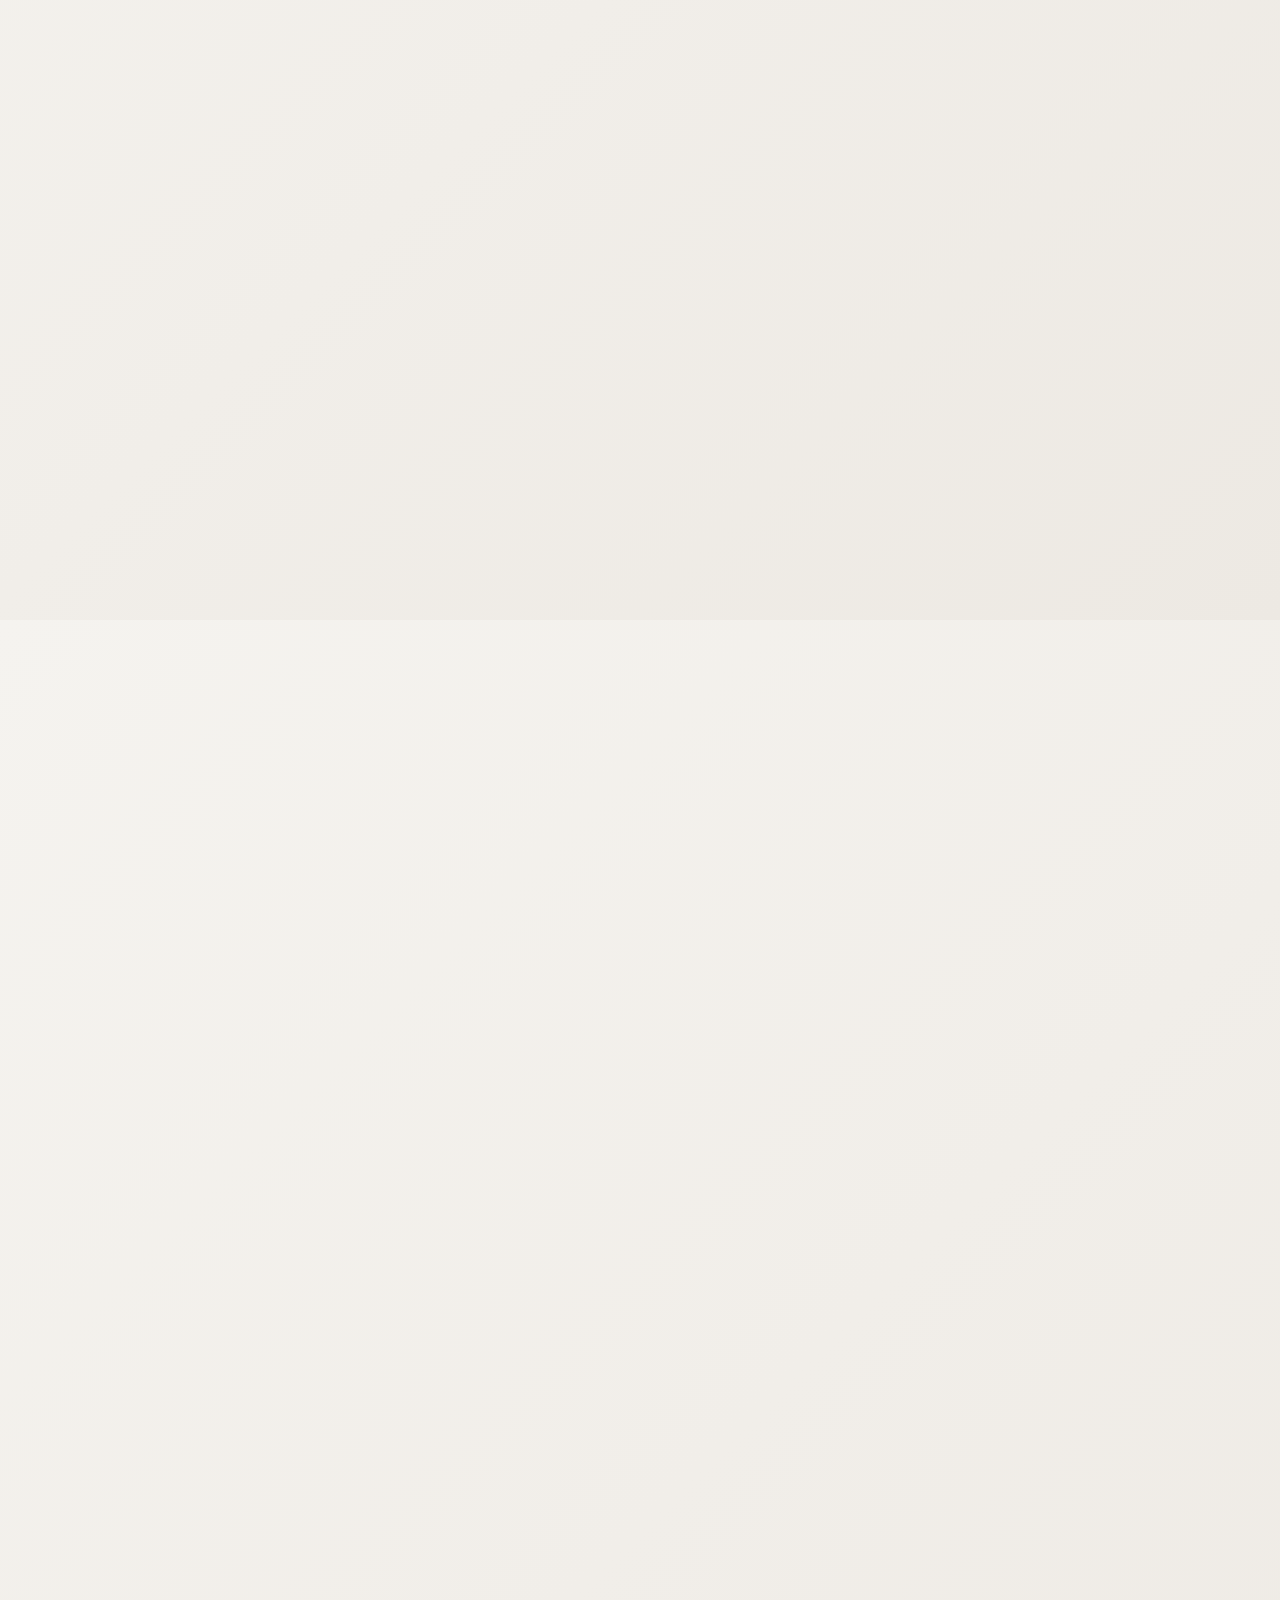
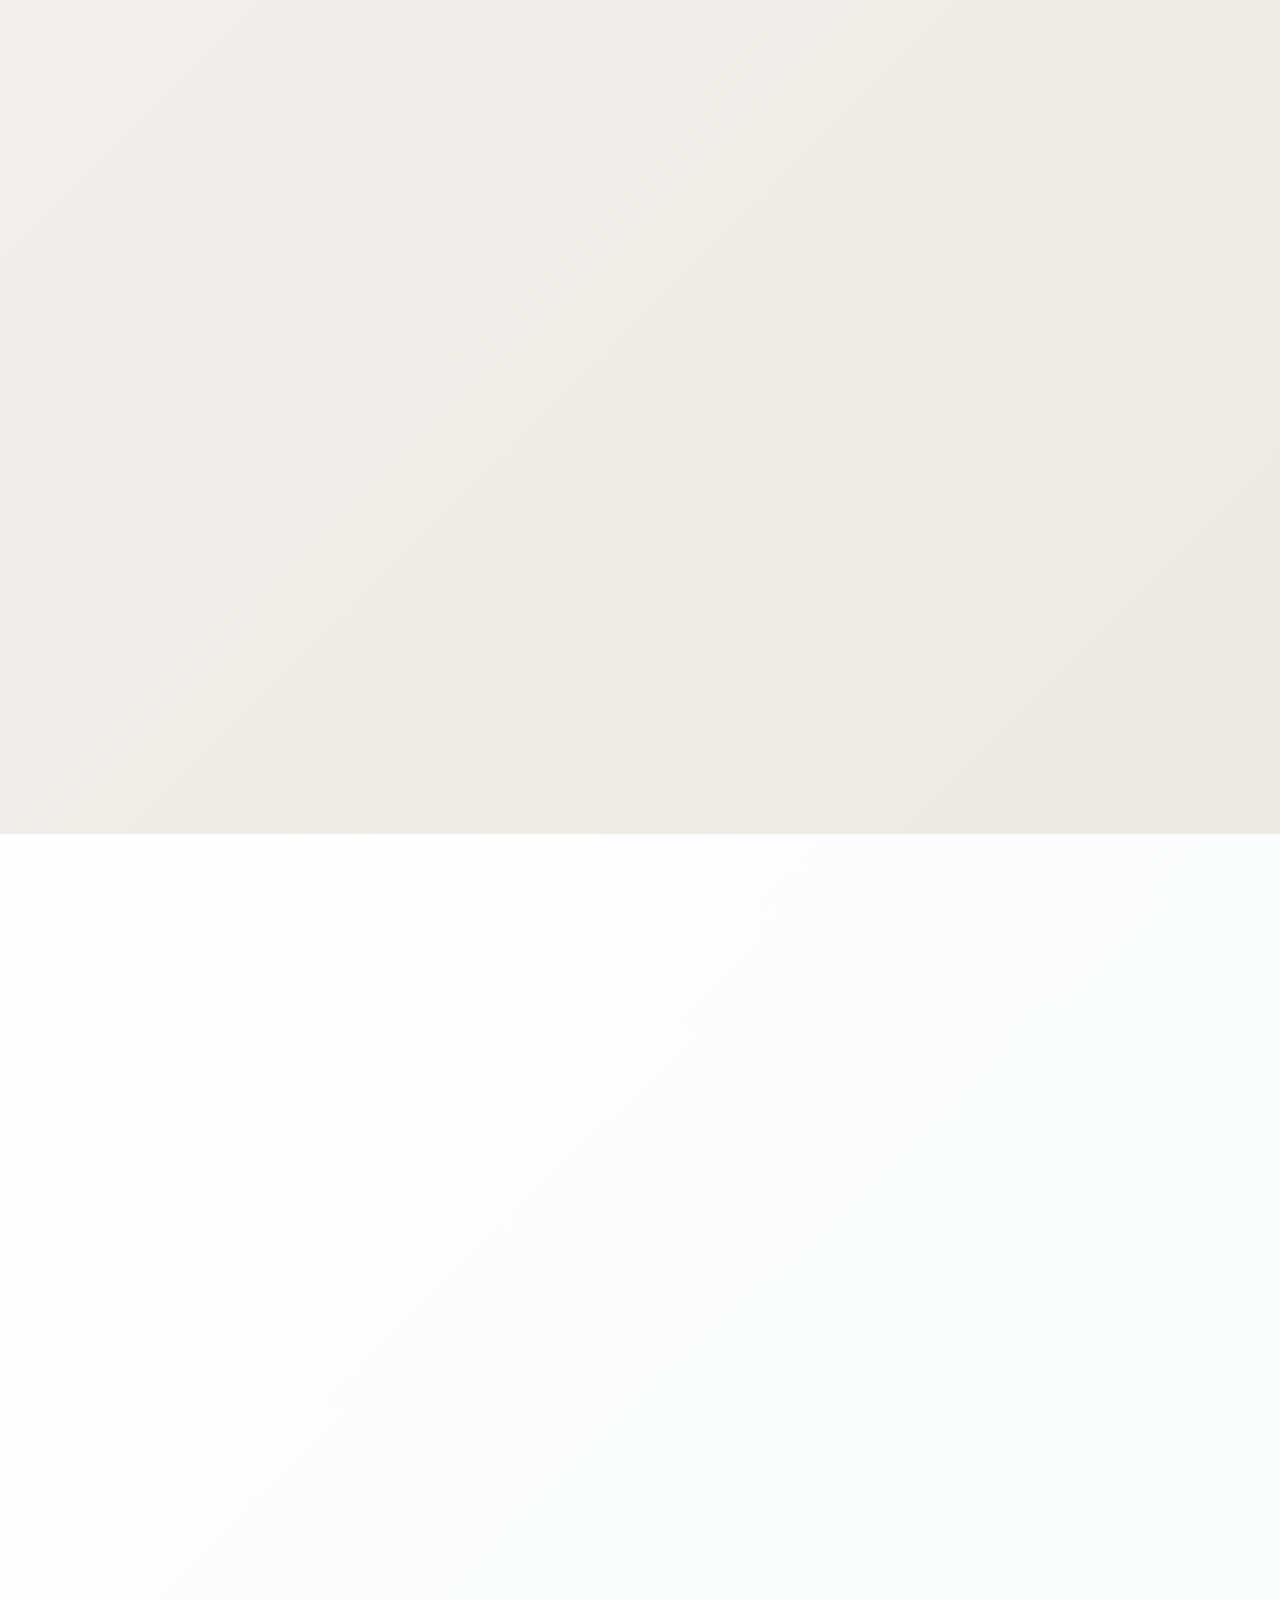
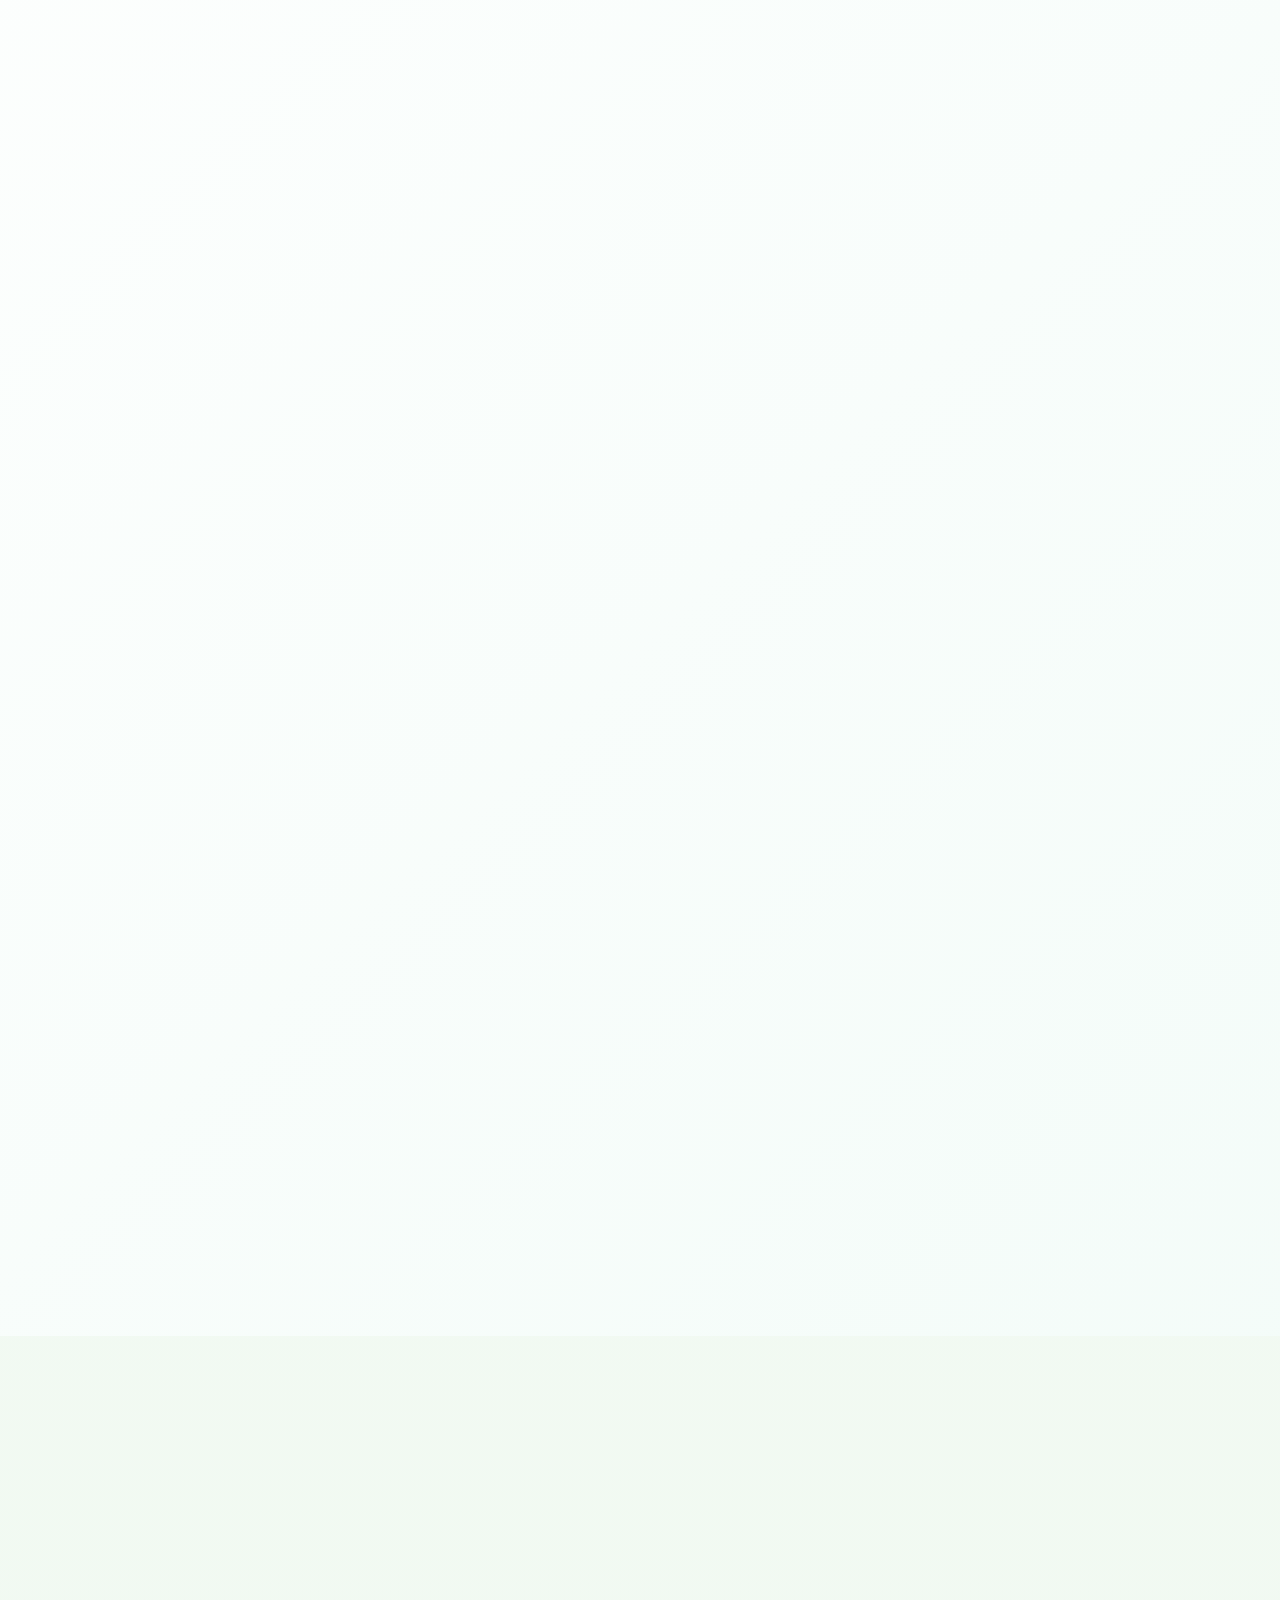
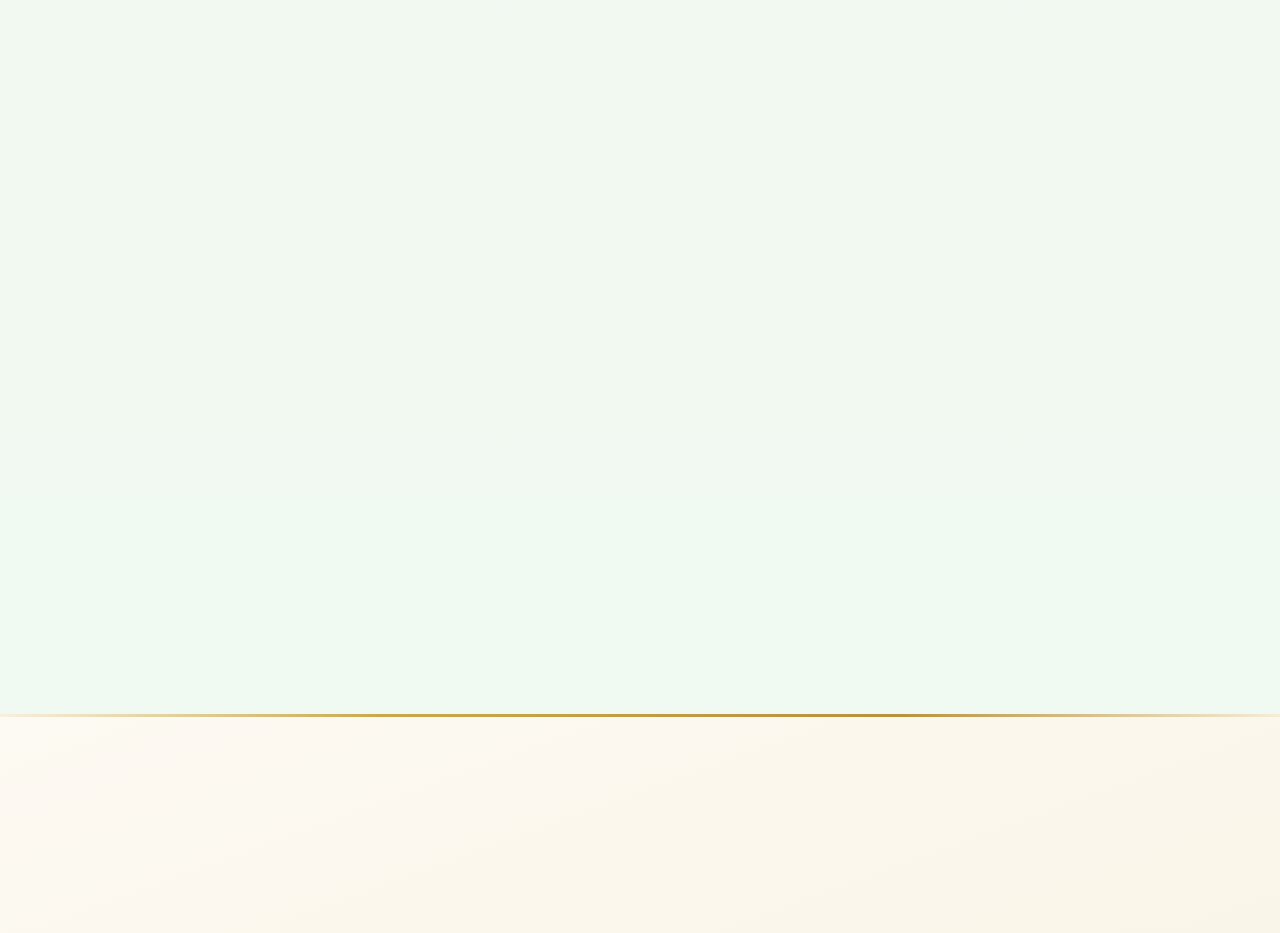
==== commit 63e3c3b5: "Add files via upload" ====
--- a/index.html
+++ b/index.html
@@ -100,7 +100,7 @@
                             <h3>Truchas Peaks Place</h3>
                             <p class="time">1671 Highway 76</p>
                             <p class="location">Truchas, New Mexico - USA</p>
-                            <a href="https://www.google.com/maps/place/10+Private+Dr+%231302,+Truchas,+NM+87578/@36.0470361,-105.8155414,17z/data=!4m14!1m7!3m6!1s0x87183ba2f554d74f:0xf8b813de81f15b3d!2sTruchas+Peaks+Place!8m2!3d36.0470362!4d-105.8106705!16s%2Fg%2F1th82ddj!3m5!1s0x871832ece7fa9f97:0xc53eb22146246574!8m2!3d36.0453312!4d-105.8136415!16s%2Fg%2F11f4gfbtvd?entry=ttu&g_ep=EgoyMDI2MDUyNy4wIKXMDSoASAFQAw%3D%3D" target="_blank"
+                            <a href="https://www.google.com/maps/place/Truchas+Peaks+Place/@36.0470362,-105.8132454,17z/data=!3m1!4b1!4m6!3m5!1s0x87183ba2f554d74f:0xf8b813de81f15b3d!8m2!3d36.0470362!4d-105.8106705!16s%2Fg%2F1th82ddj?entry=ttu&g_ep=EgoyMDI2MDYxMC4wIKXMDSoASAFQAw%3D%3D" target="_blank"
                                 rel="noopener noreferrer" class="maps-btn">Open in Google Maps</p>
                             <a href="https://maps.apple/p/.fTrbqebUY34Q4" target="_blank"
                                 rel="noopener noreferrer" class="maps-btn">Open in Apple Maps</a>
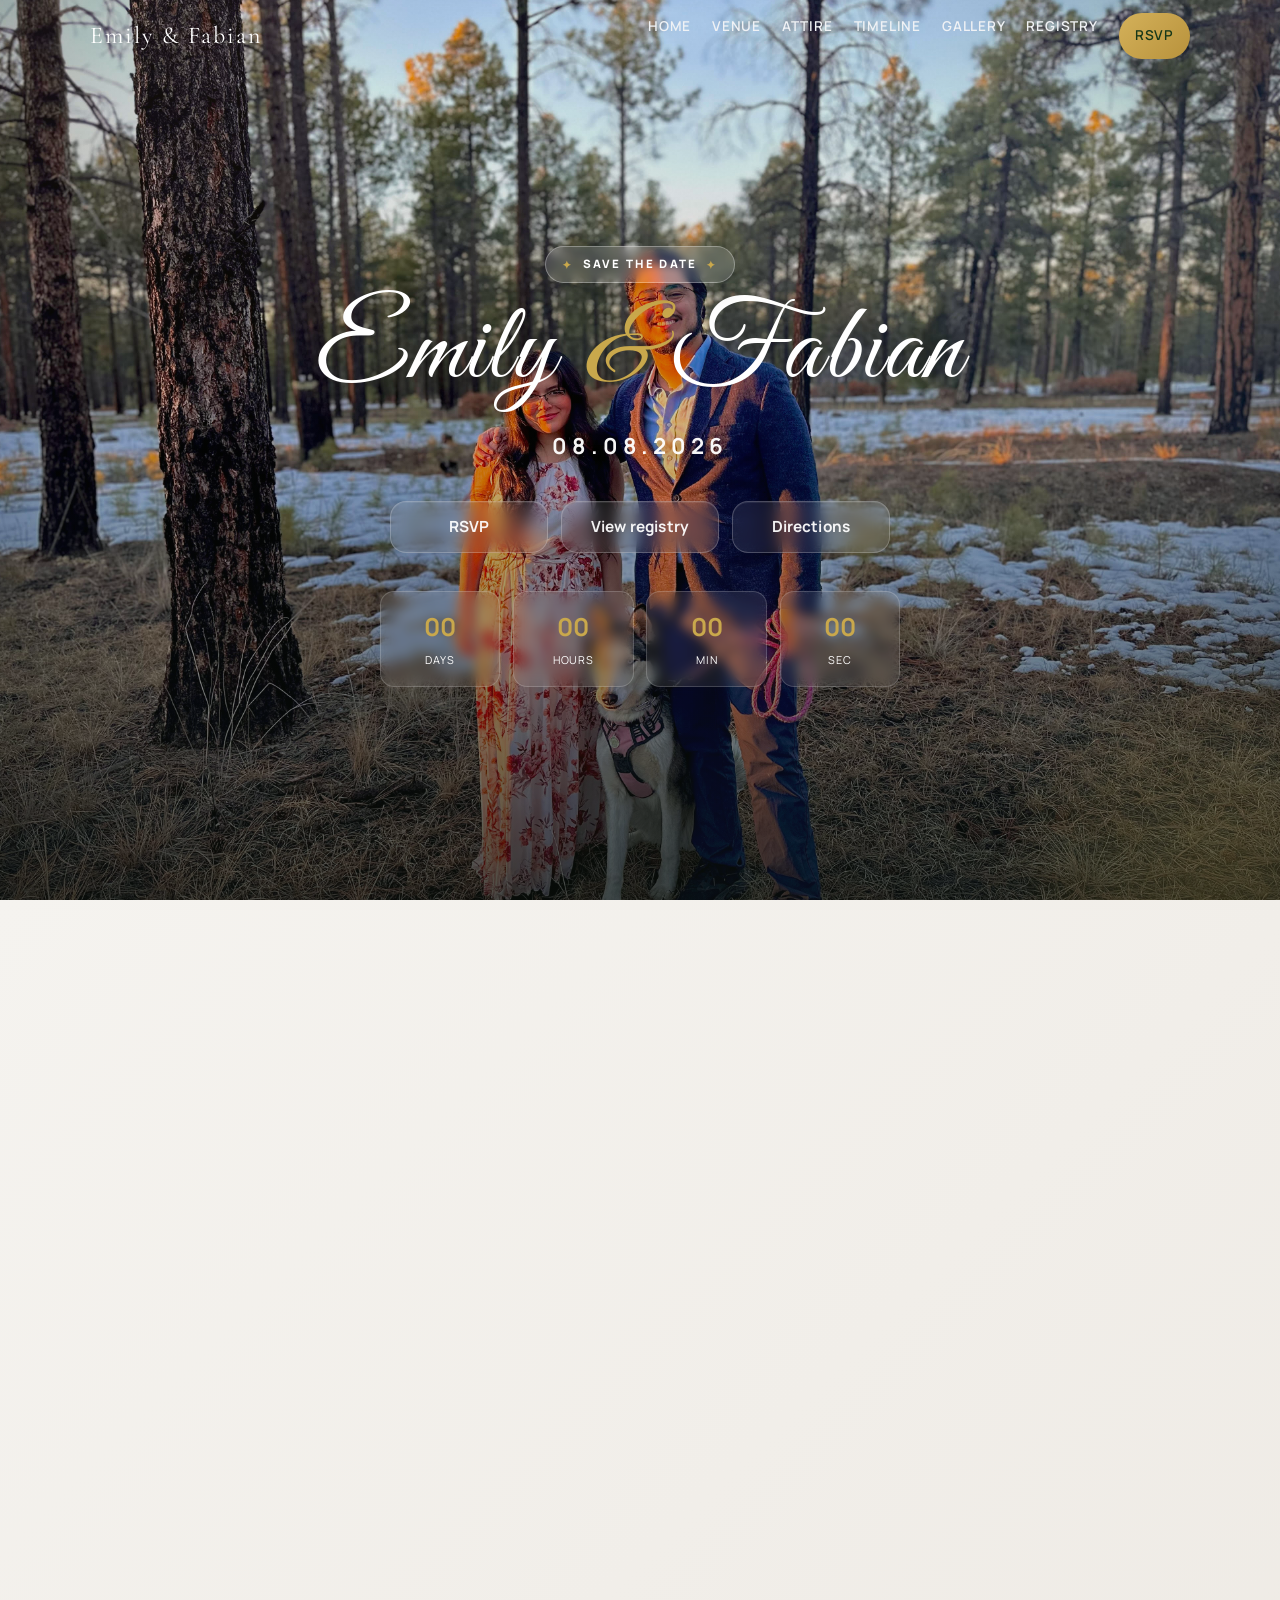
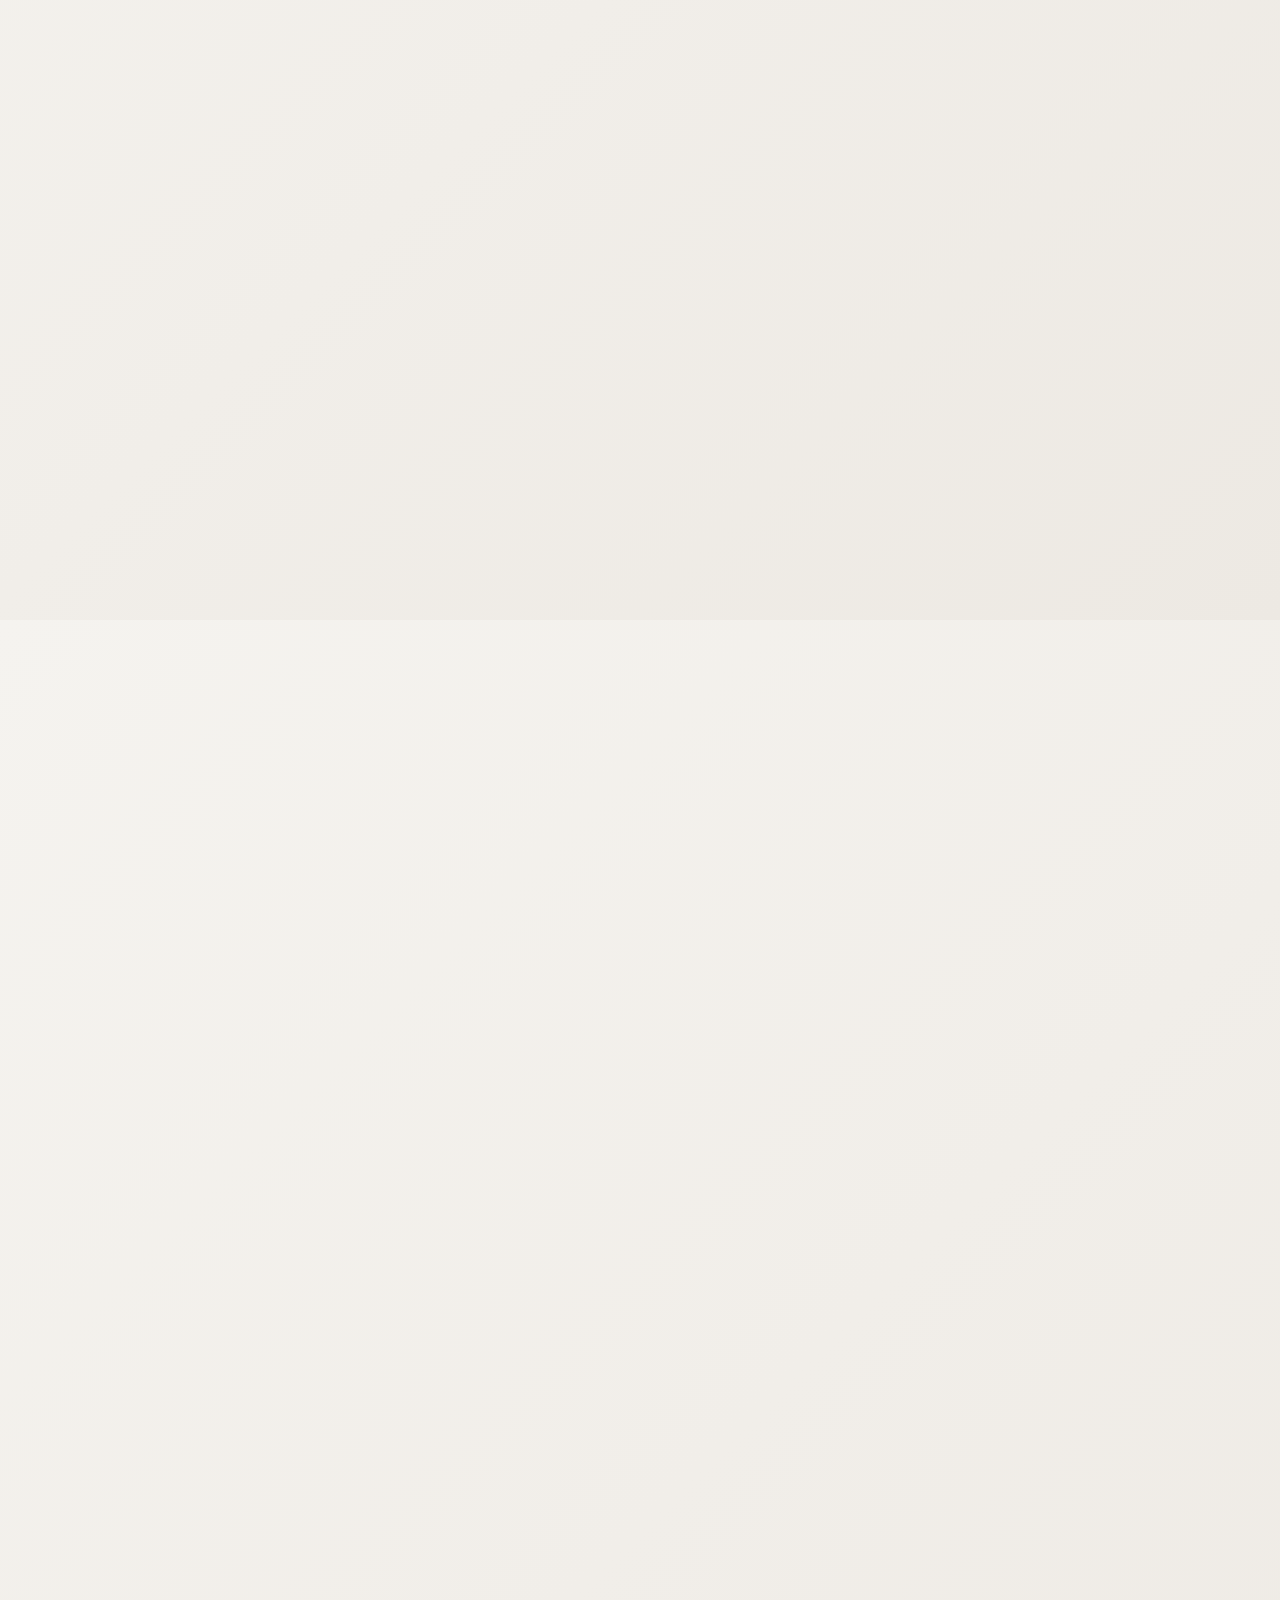
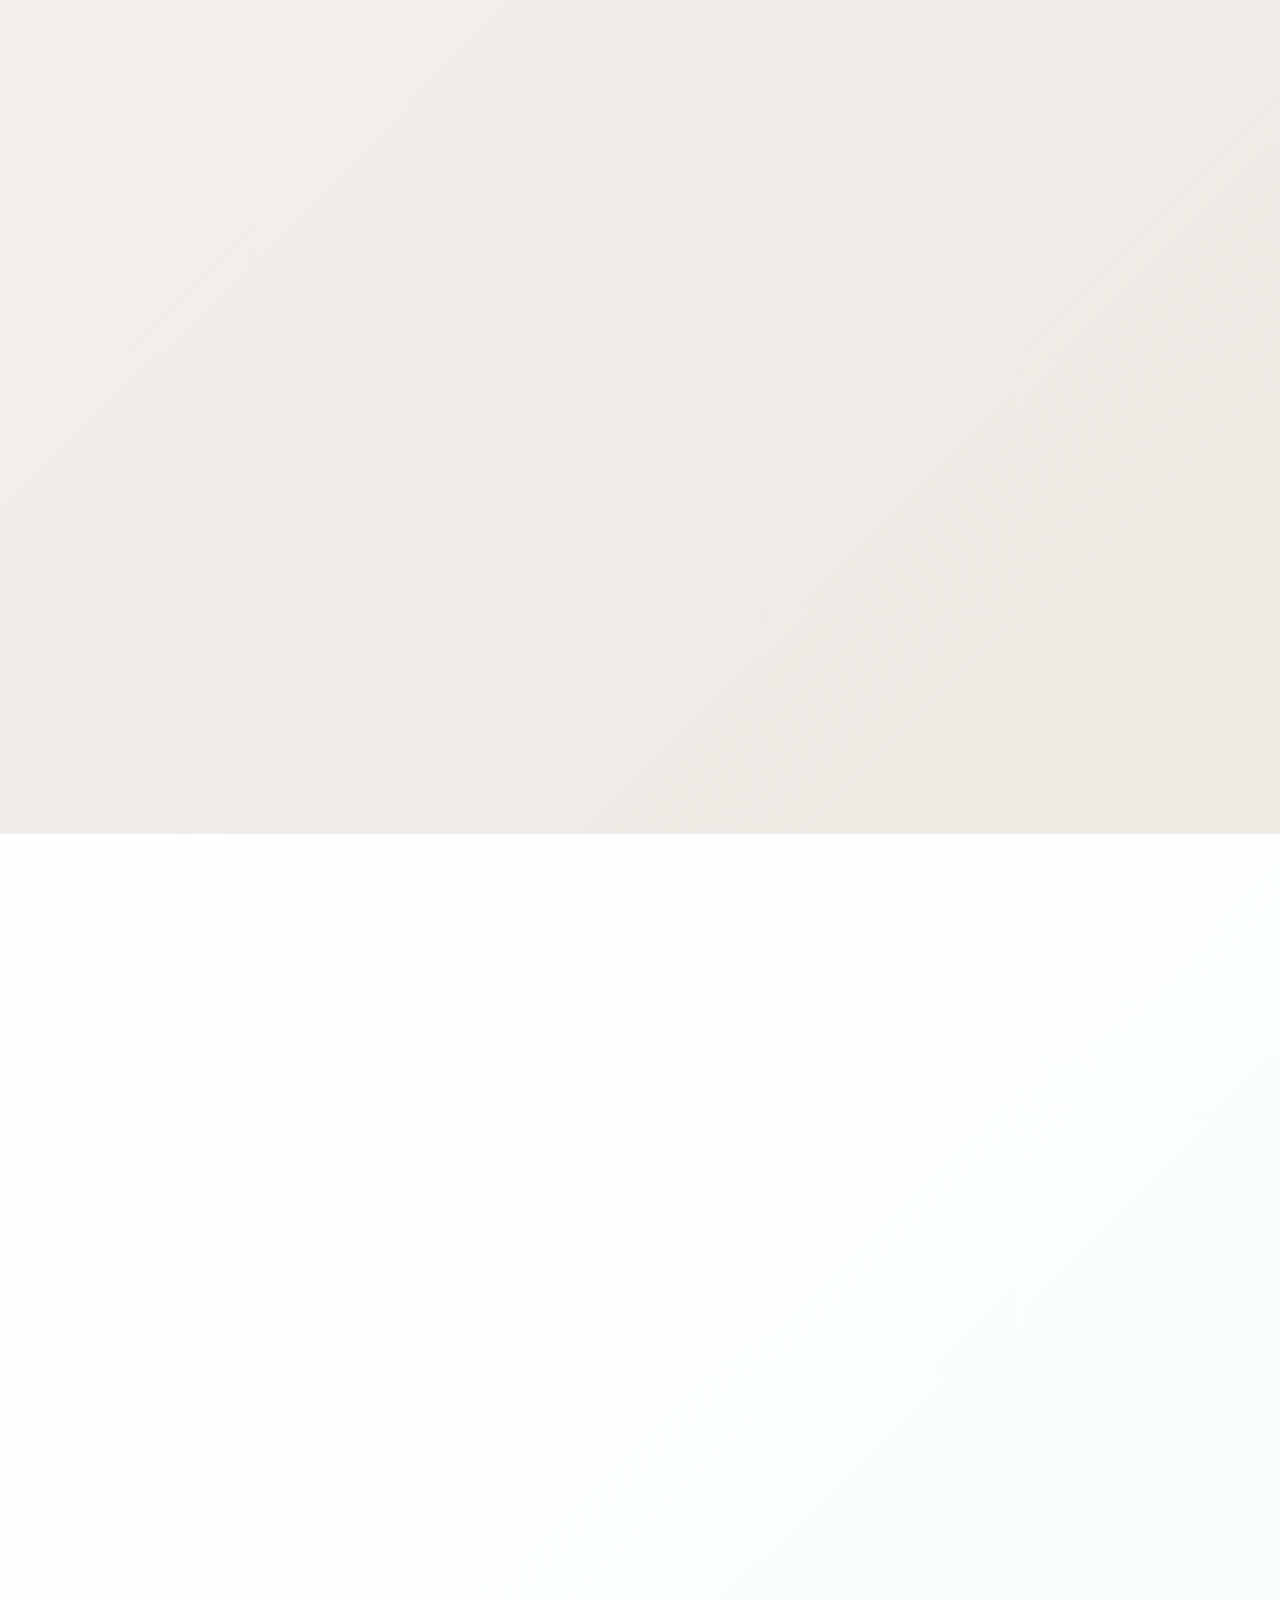
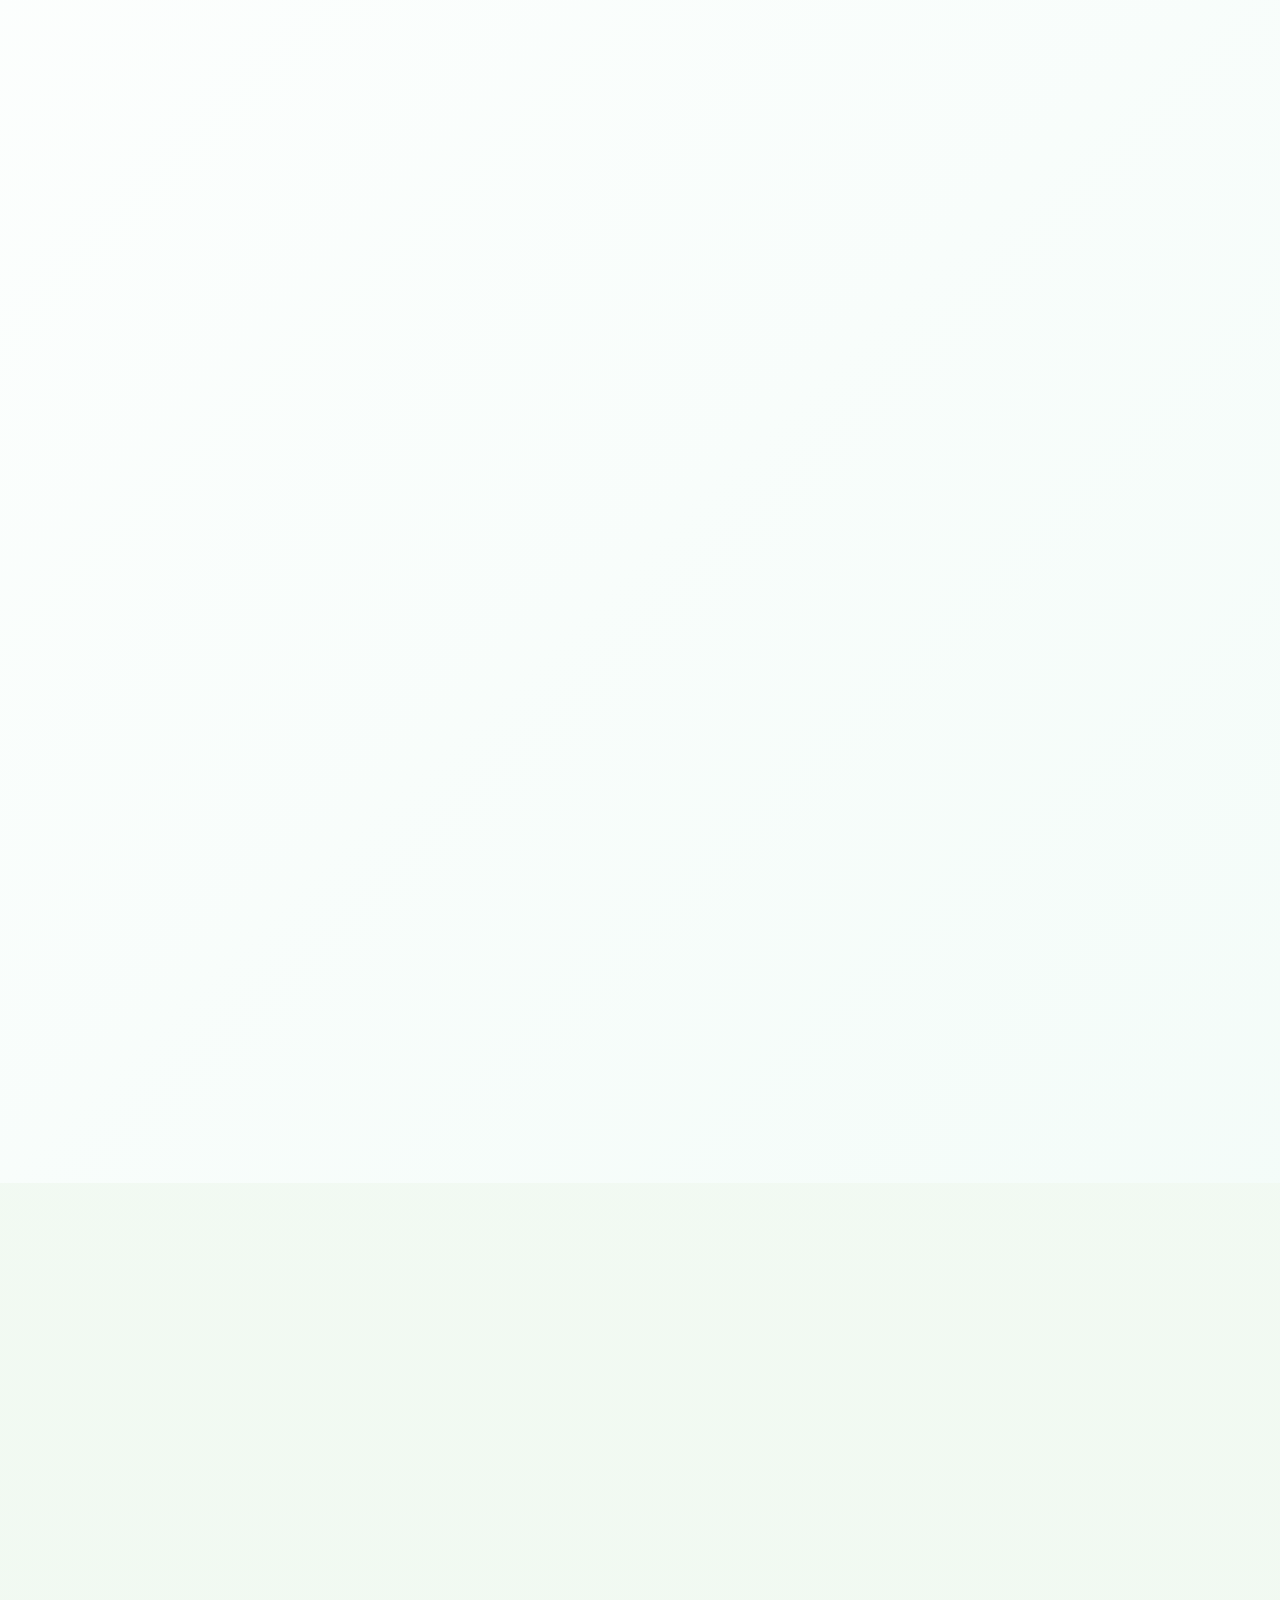
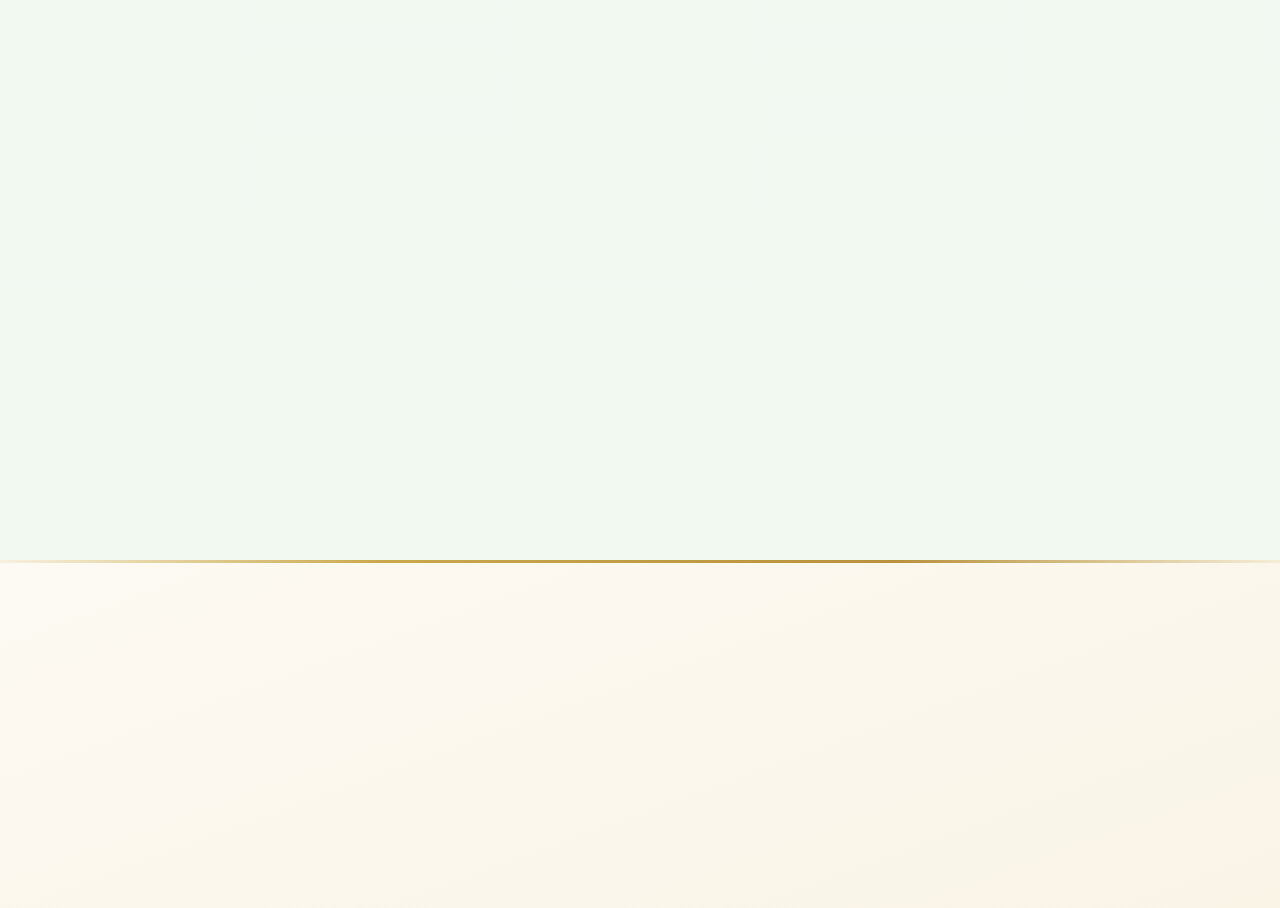
==== commit 25d9376b: "Add files via upload" ====
--- a/index.html
+++ b/index.html
@@ -136,8 +136,7 @@
                     <article class="story-card reveal delay-1">
                         <span class="story-step">3:00 pm</span>
                         <h3>Guest Arrival</h3>
-                        <p>Please start arriving at the venue. There will be signs guiding you where to park. Enter the venue 
-                            to enjoy light snacks before the ceremony starts.
+                        <p>Please start arriving at the venue. There will be signs guiding you where to park.
                         </p>
                     </article>
 
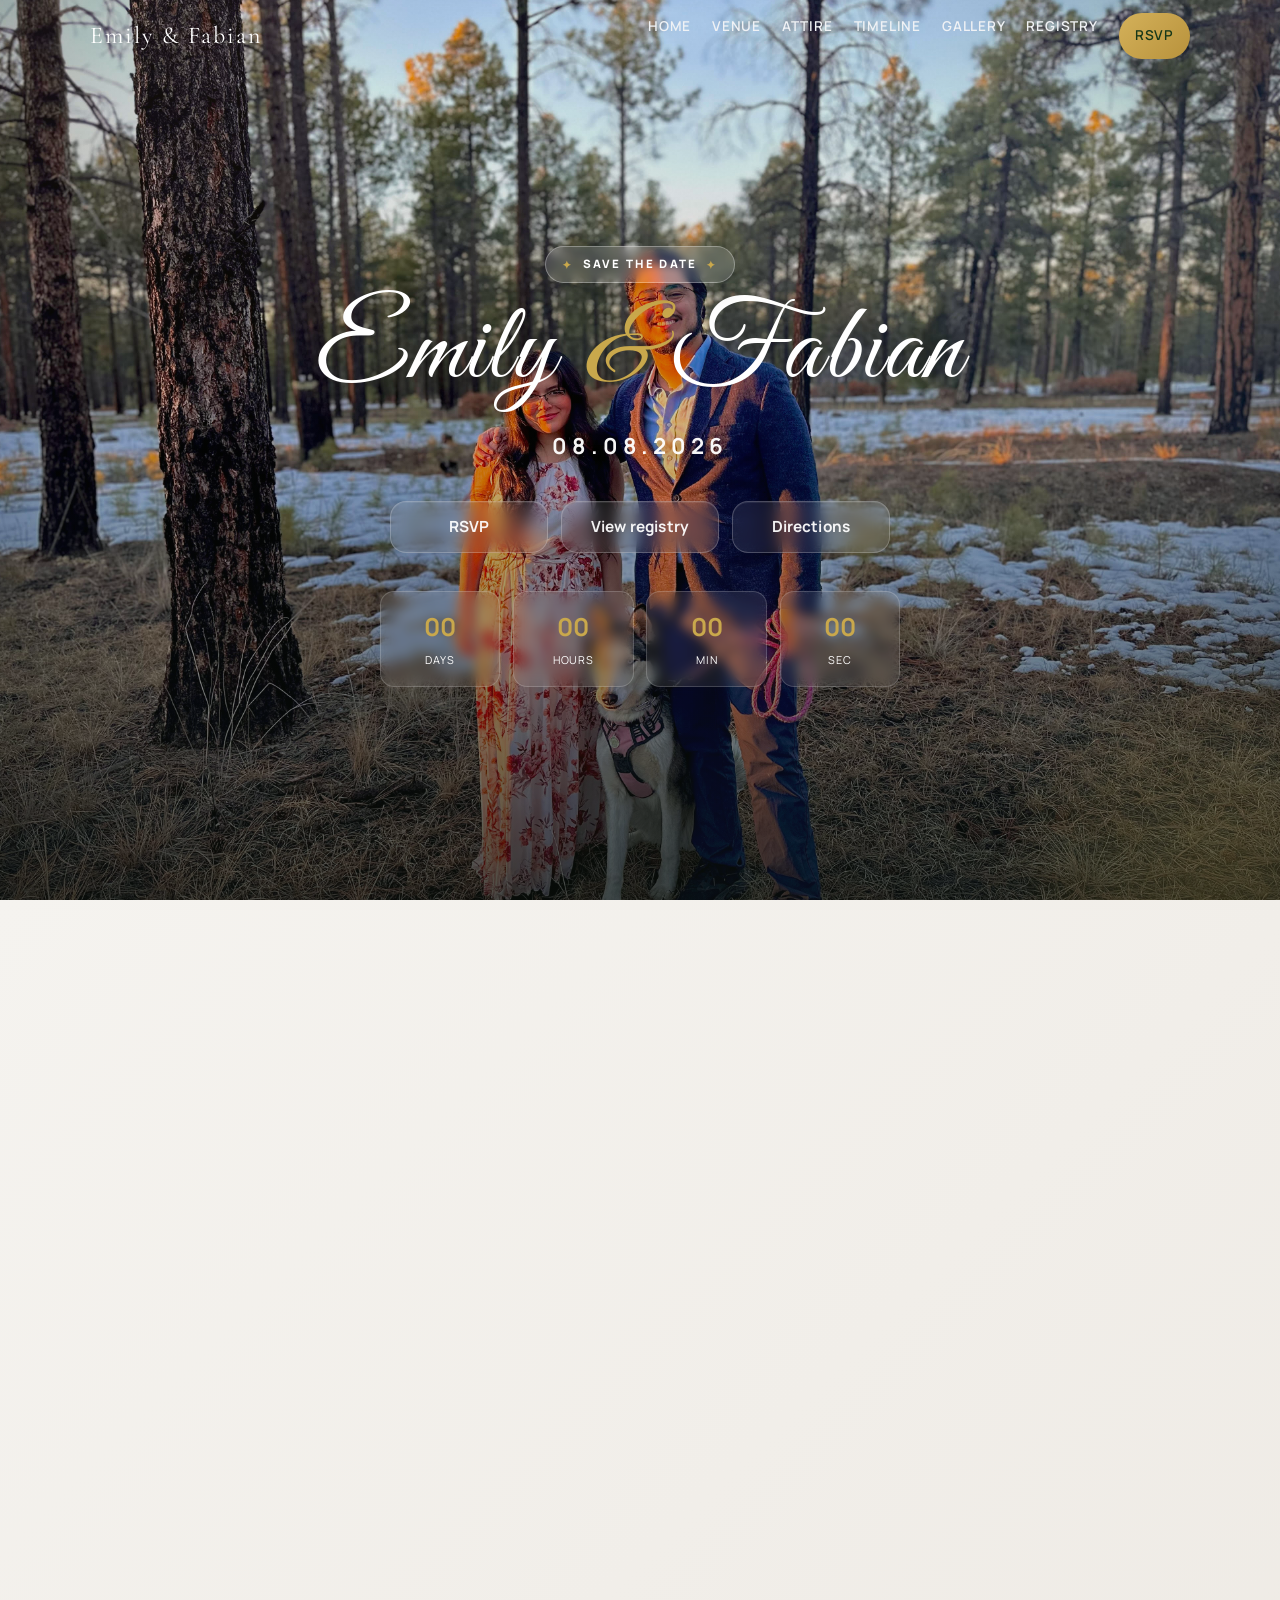
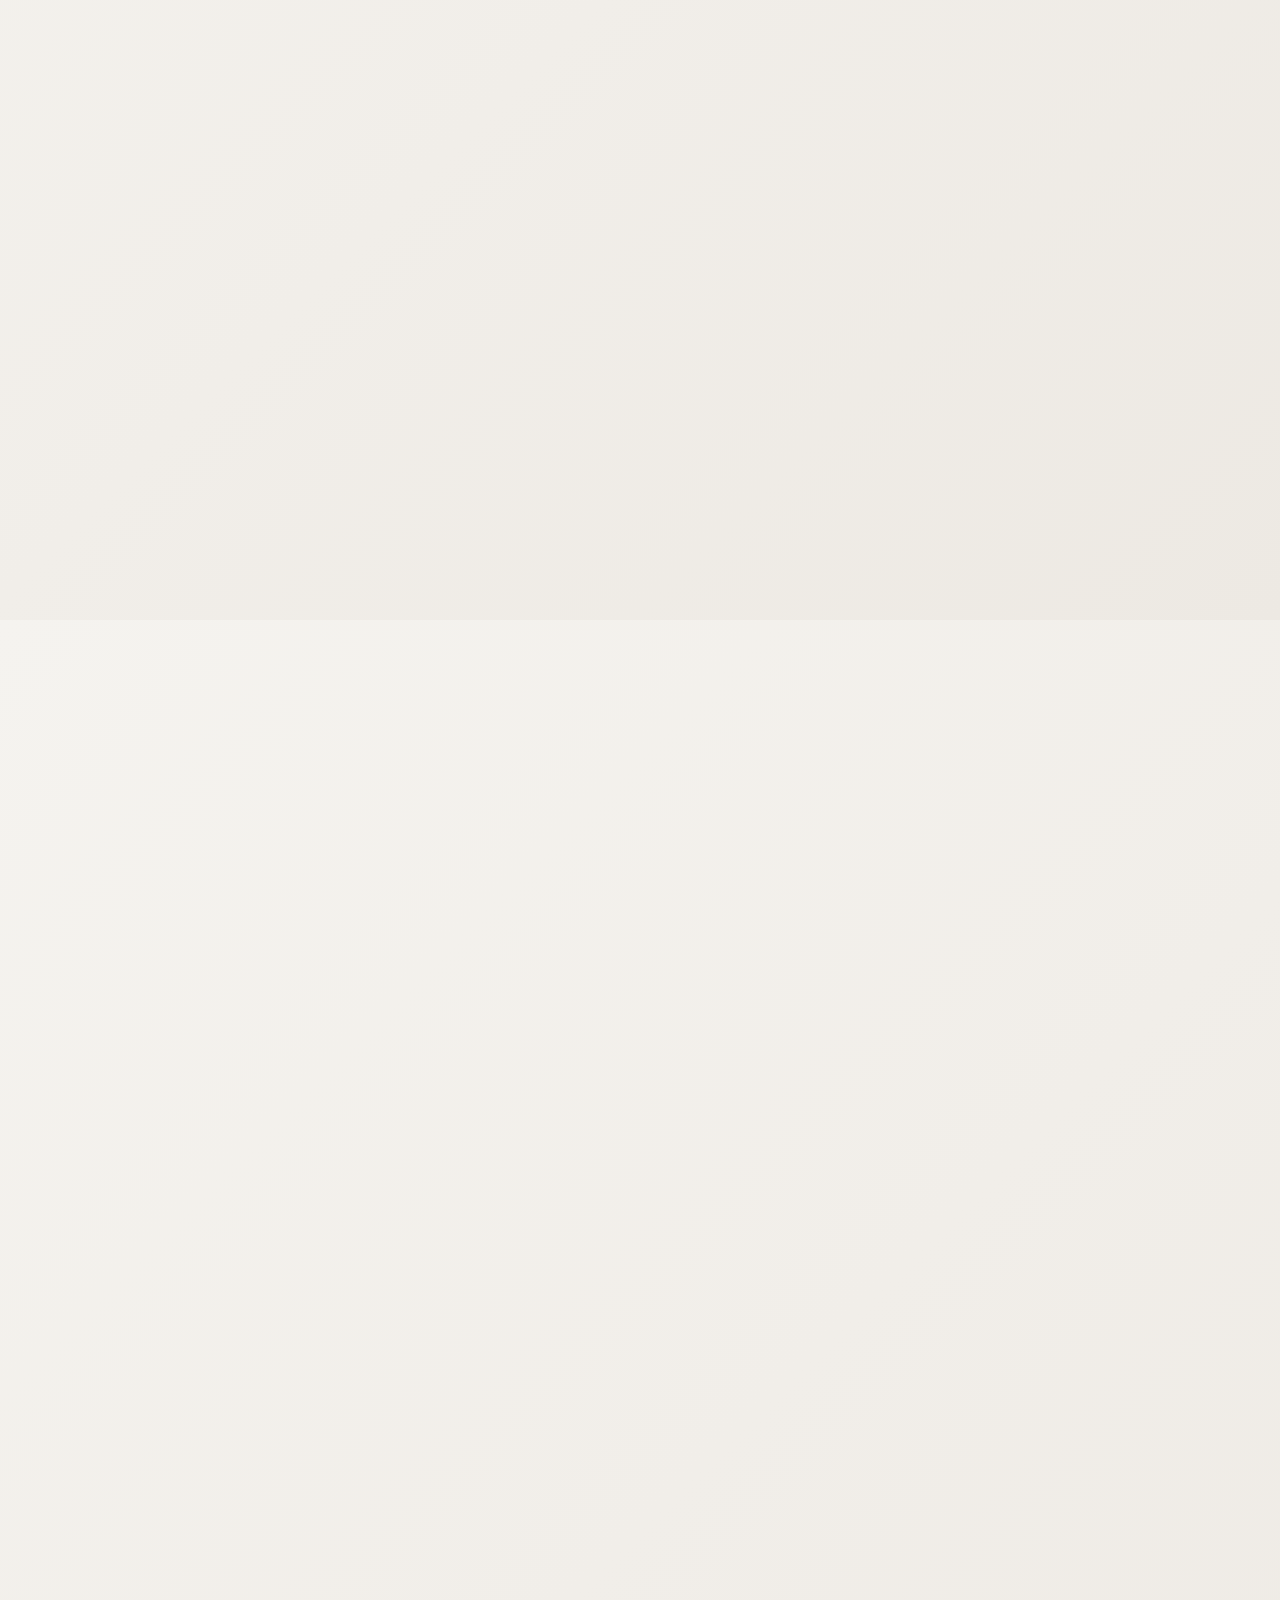
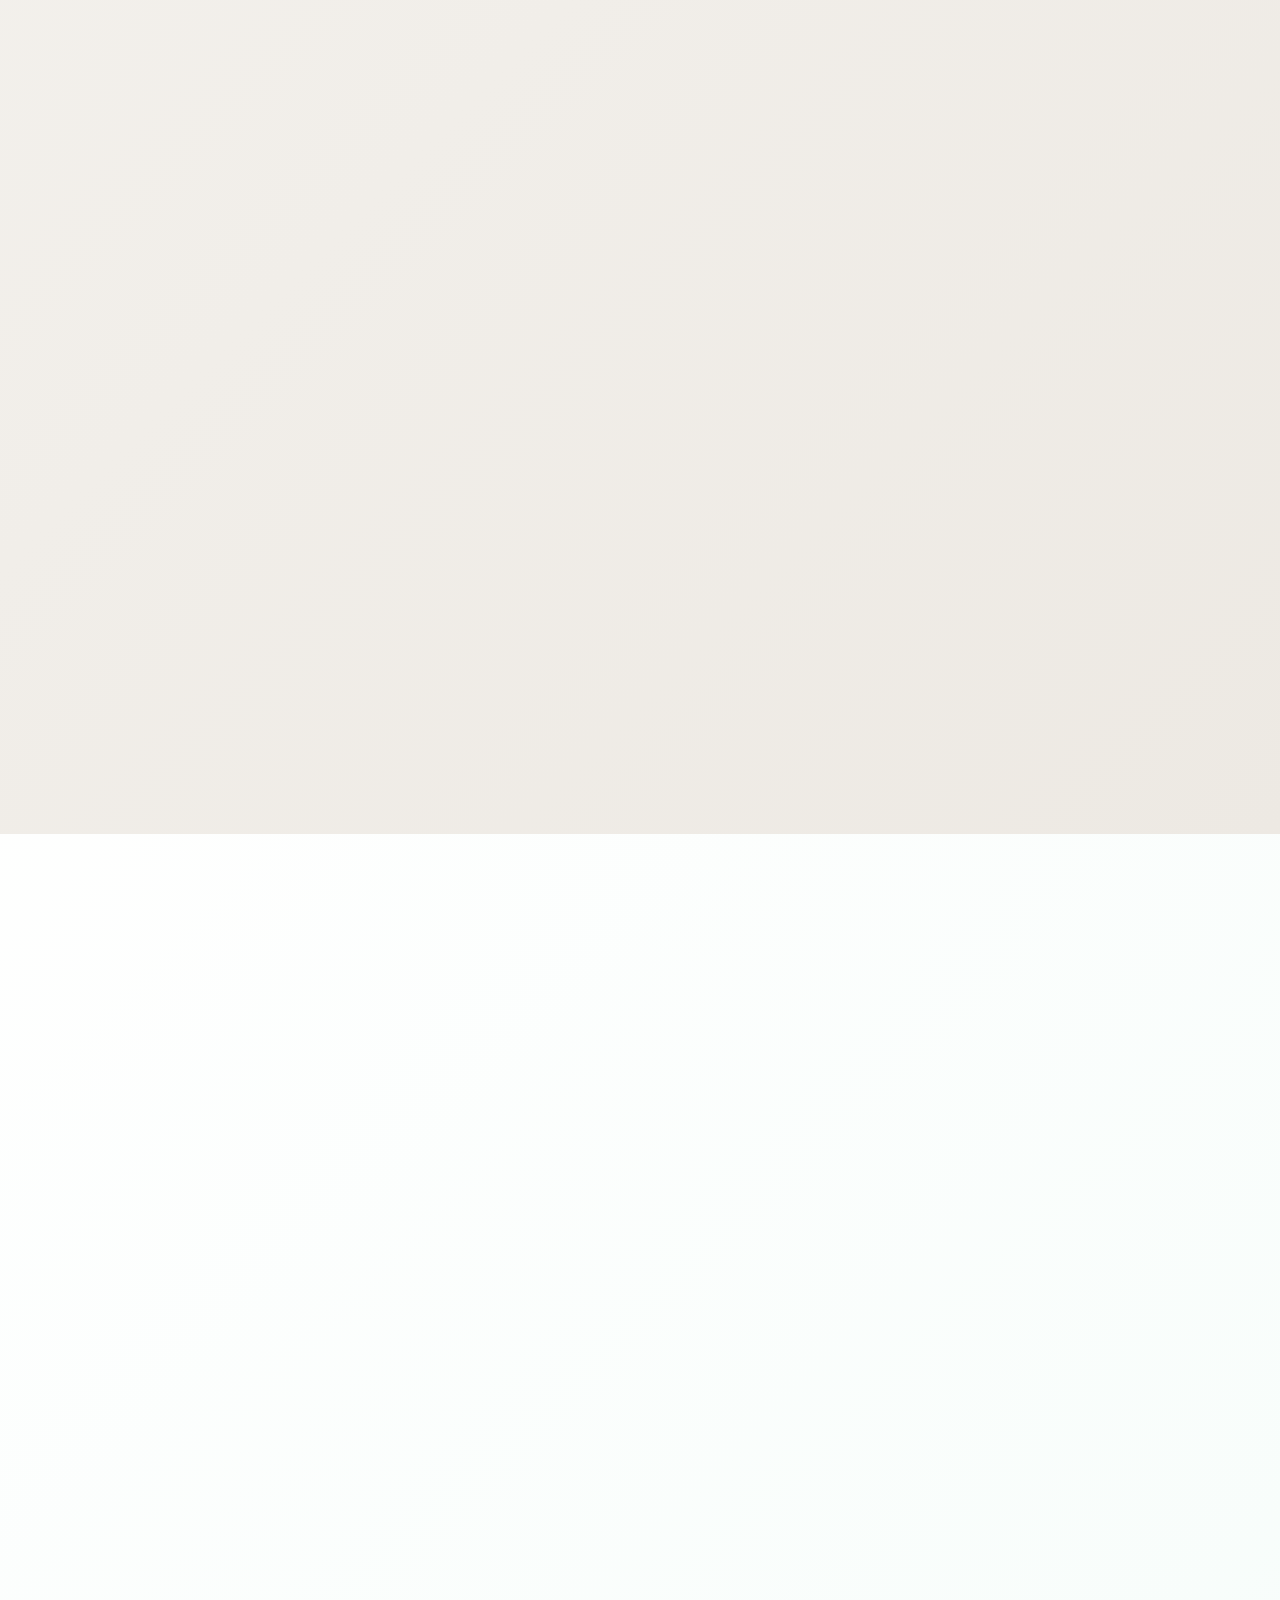
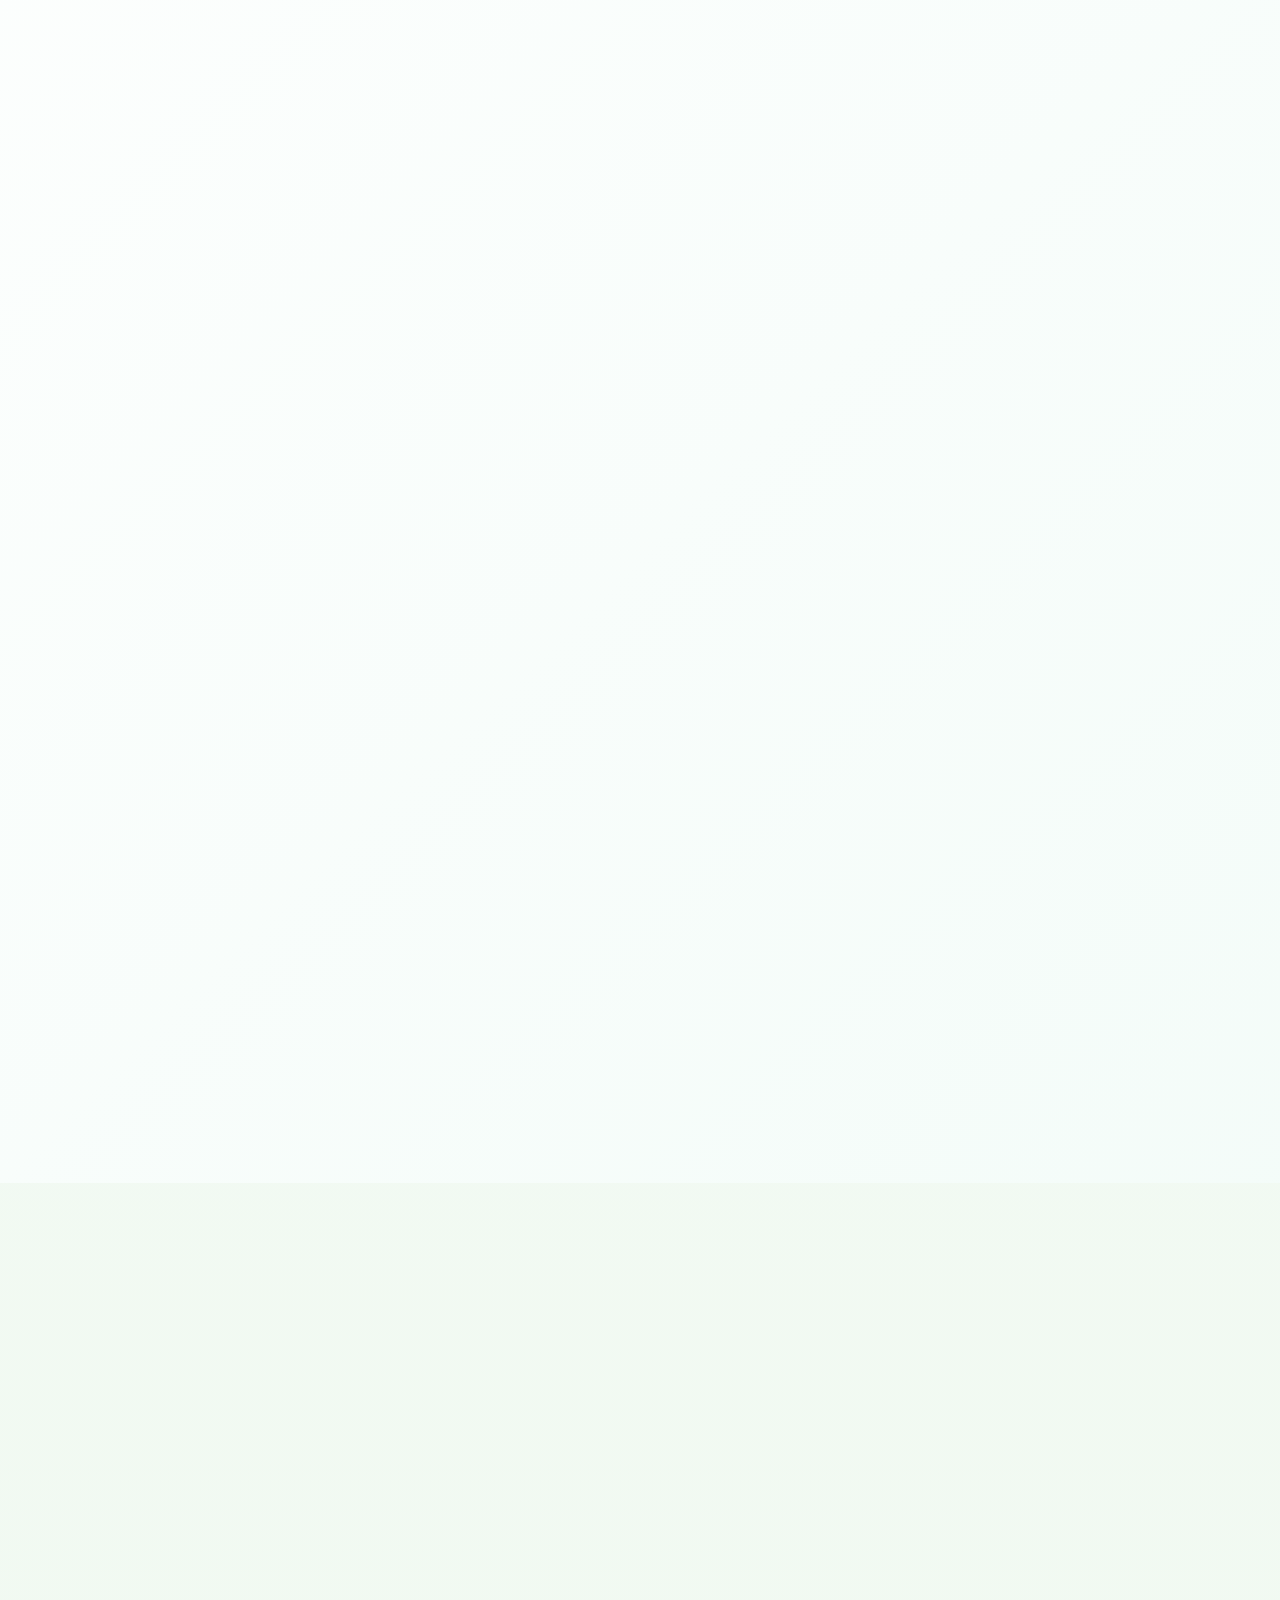
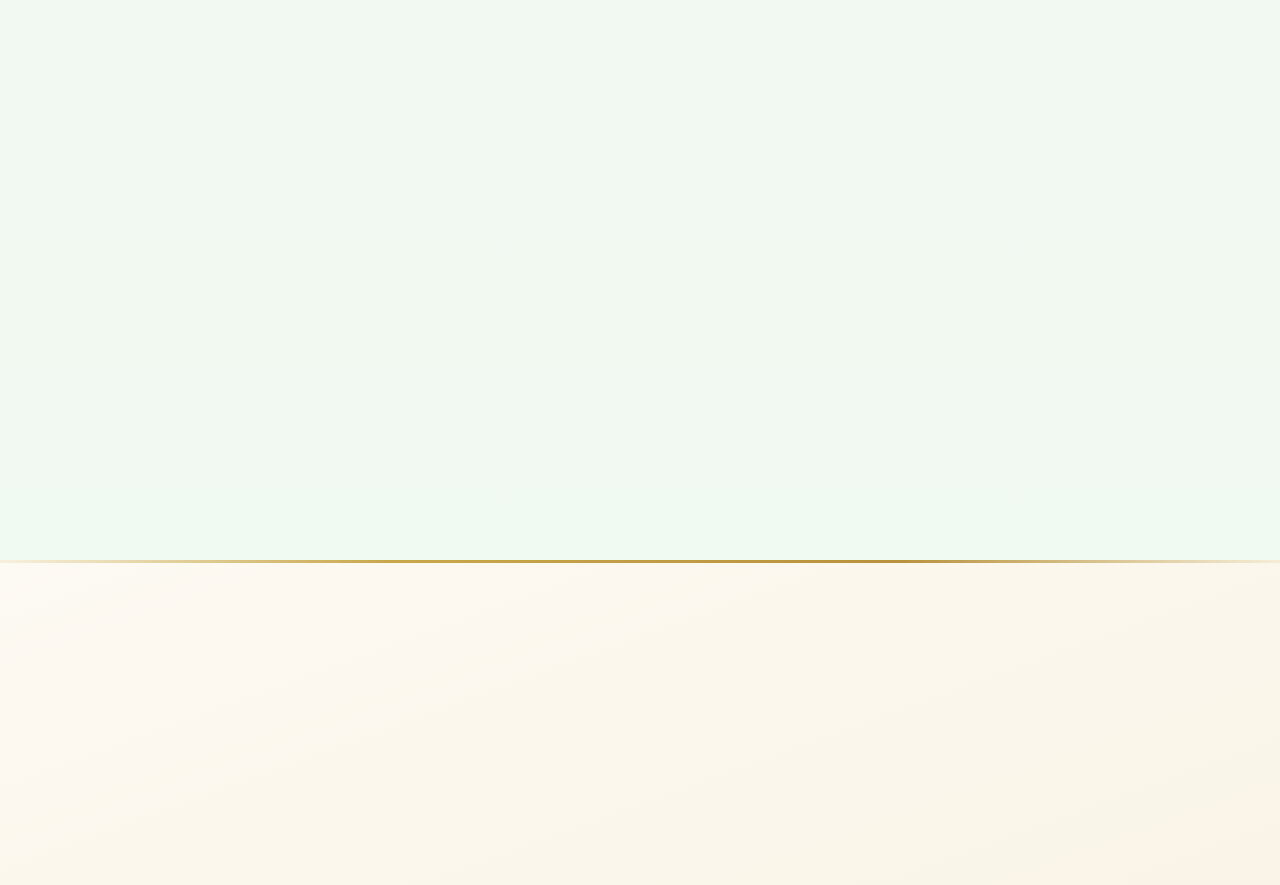
==== commit a906fed6: "Add files via upload" ====
--- a/index.html
+++ b/index.html
@@ -287,10 +287,9 @@
                     <textarea id="food allergies" name="food allergies" rows="2" enterkeyhint="send"
                         placeholder=""></textarea>
 
-                    <label for="message">Message <span class="field-hint">(if you are bringing guests,
-                            include each full name to help with planning!)</span></label>
+                    <label for="message">Message/Questions <span class="field-hint"></span></label>
                     <textarea id="message" name="message" rows="4" enterkeyhint="send"
-                        placeholder="Ex.: full names of guests and/or a note 💖"></textarea>
+                        placeholder=""></textarea>
 
                     <label for="song recommendations">Song Recommendations <span class="field-hint"></span></label>
                     <textarea id="song recommendations" name="song recommendations" rows="4" enterkeyhint="send"
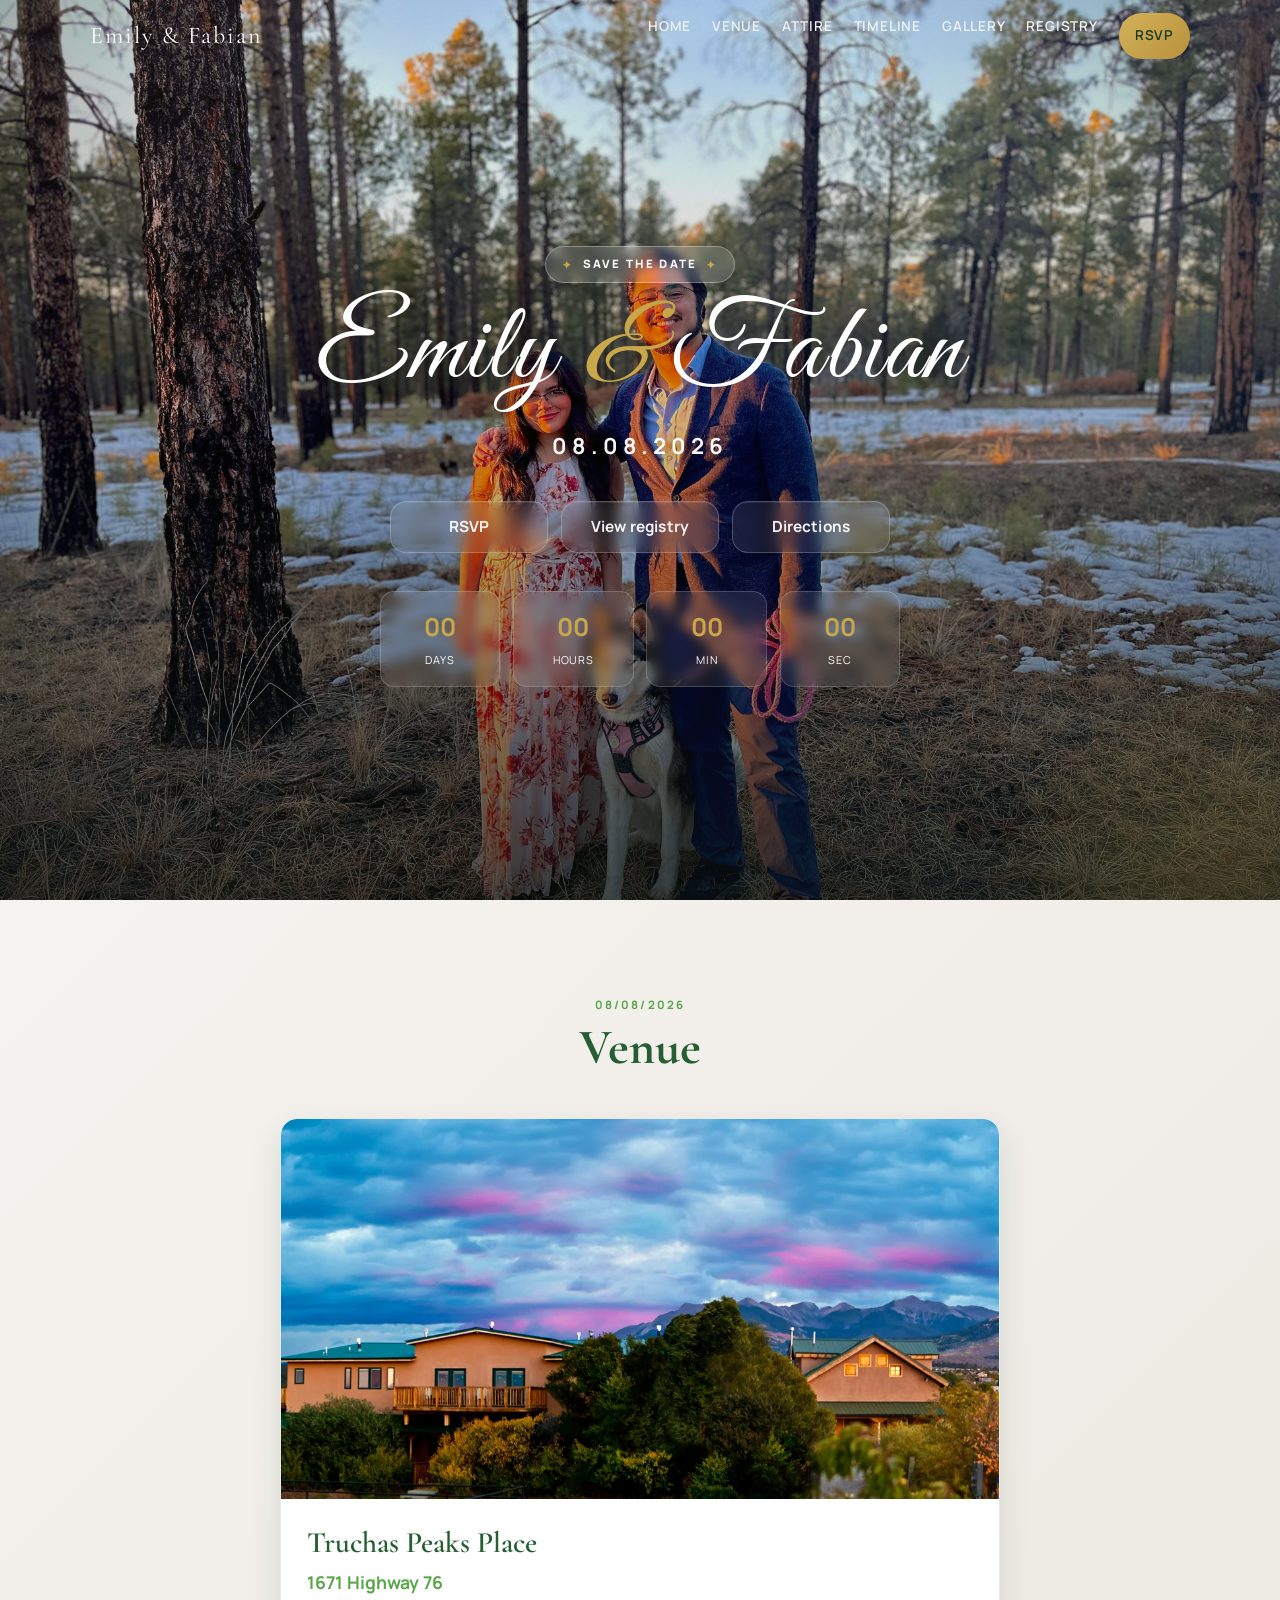
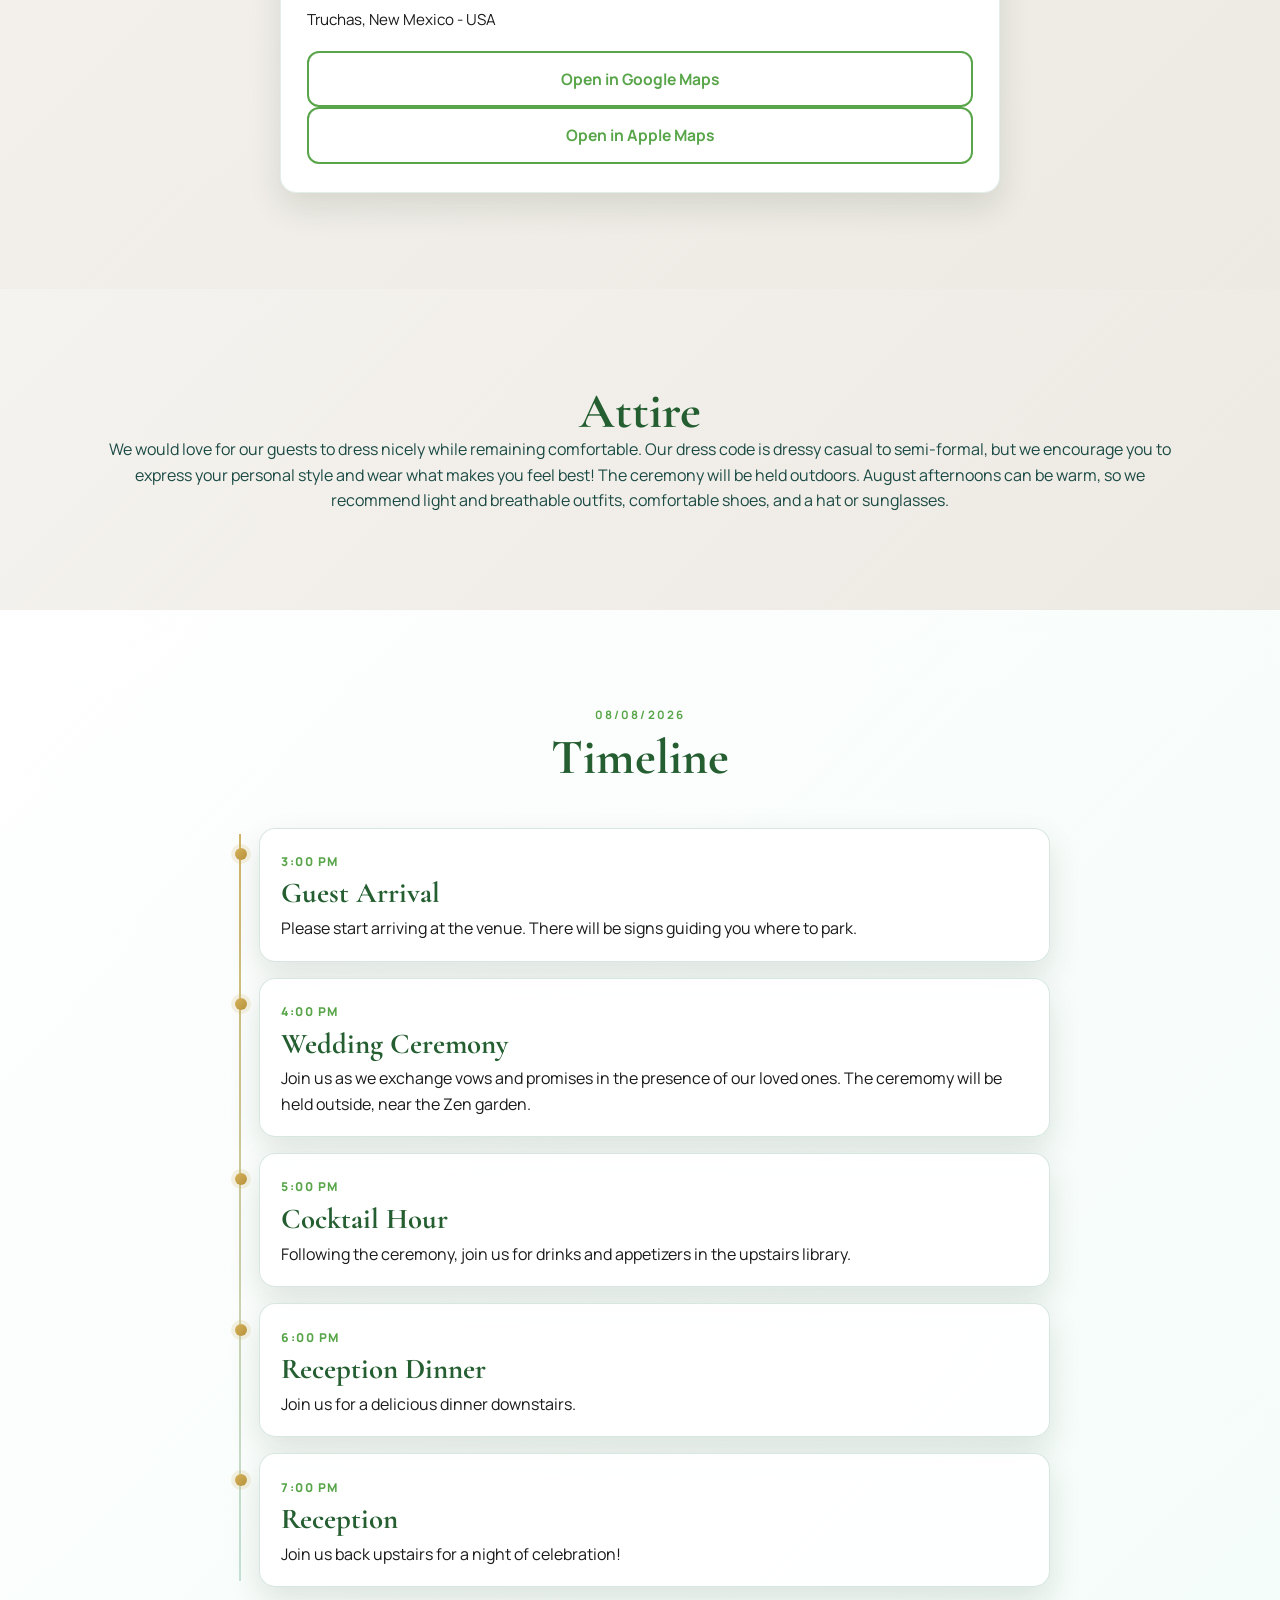
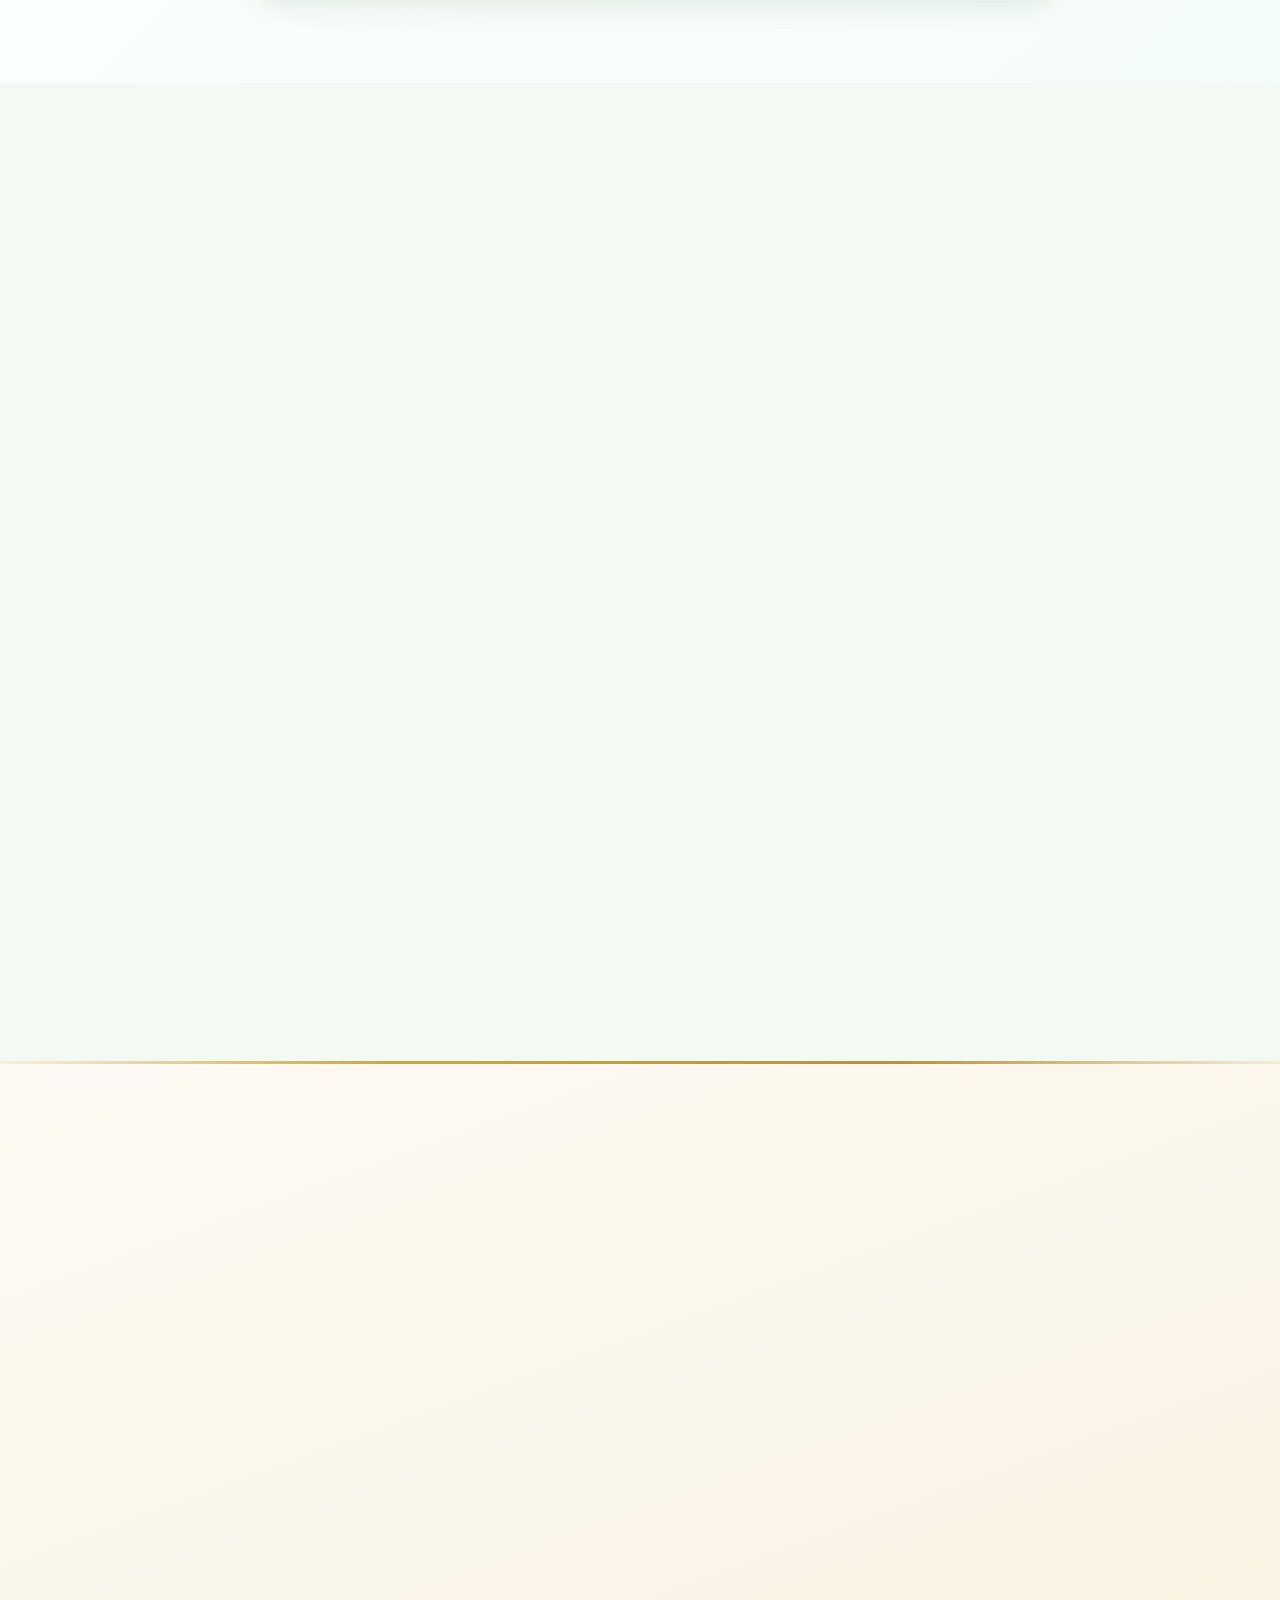
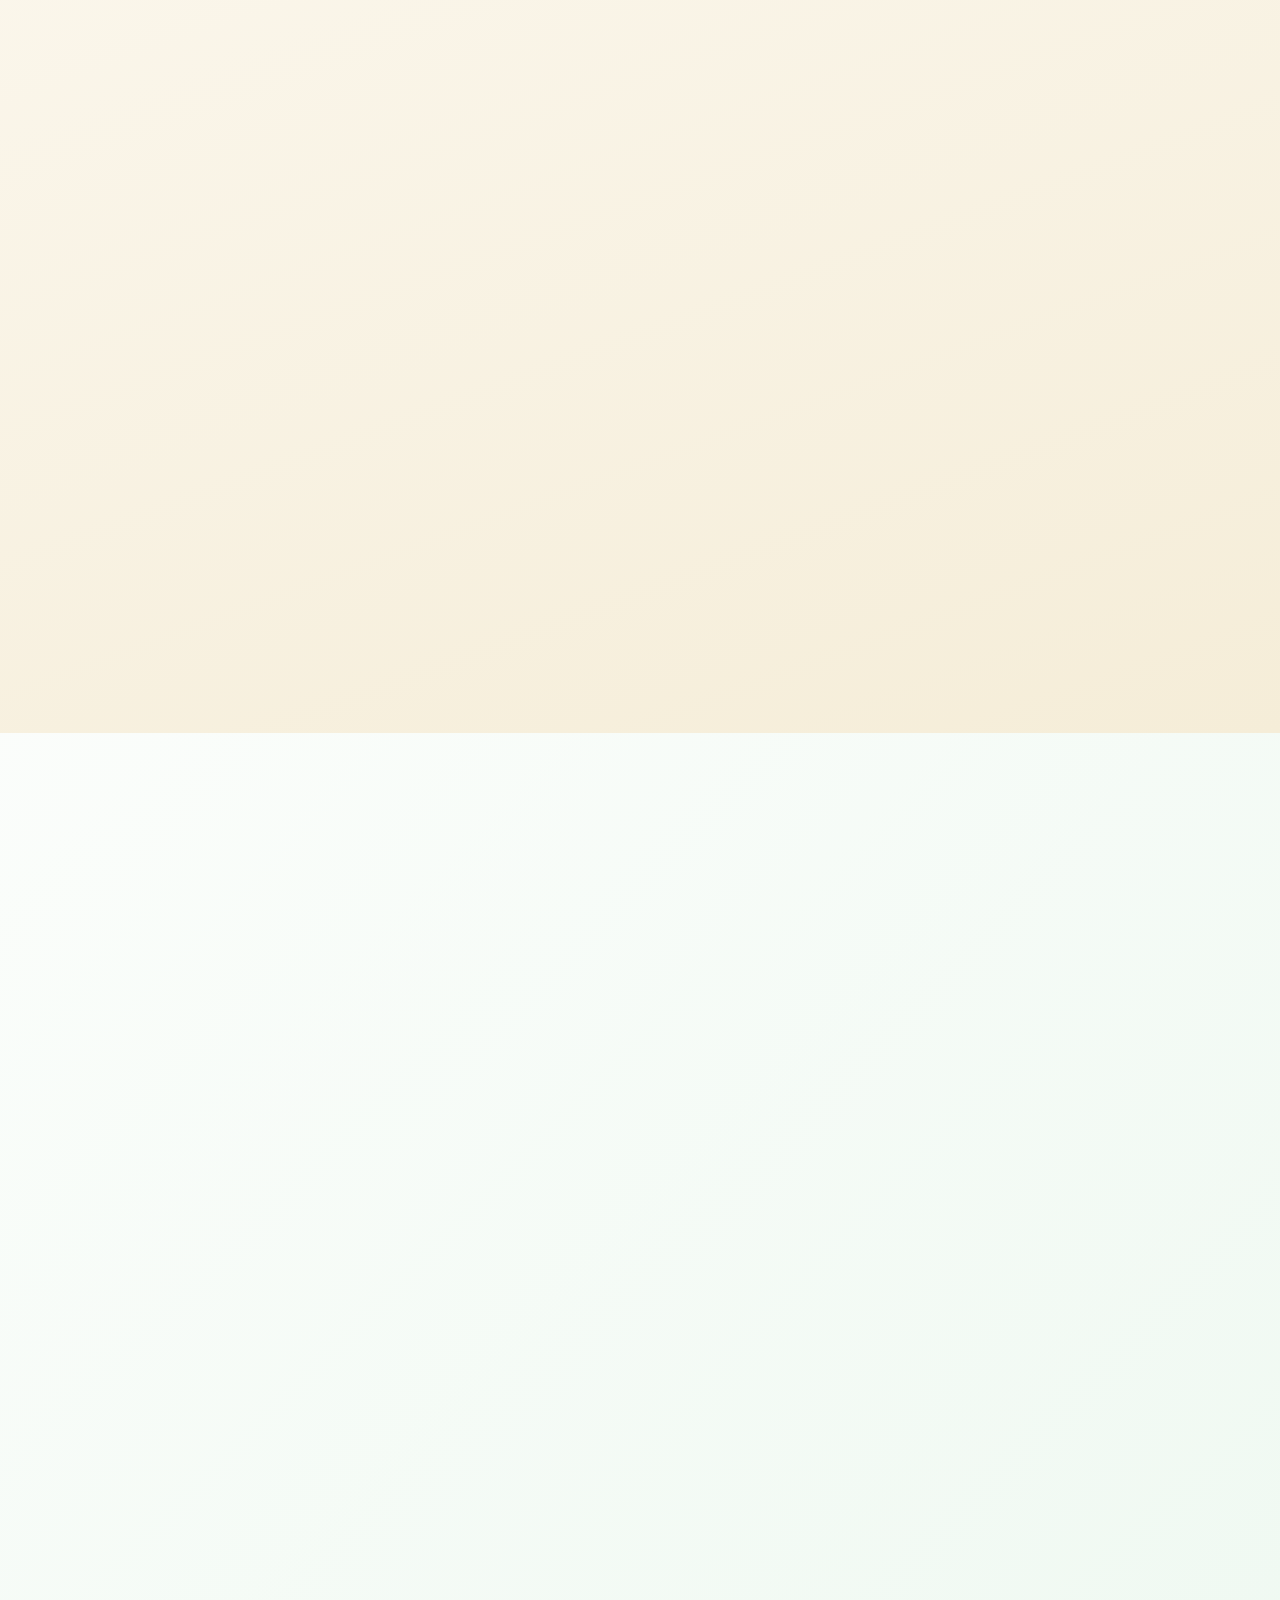
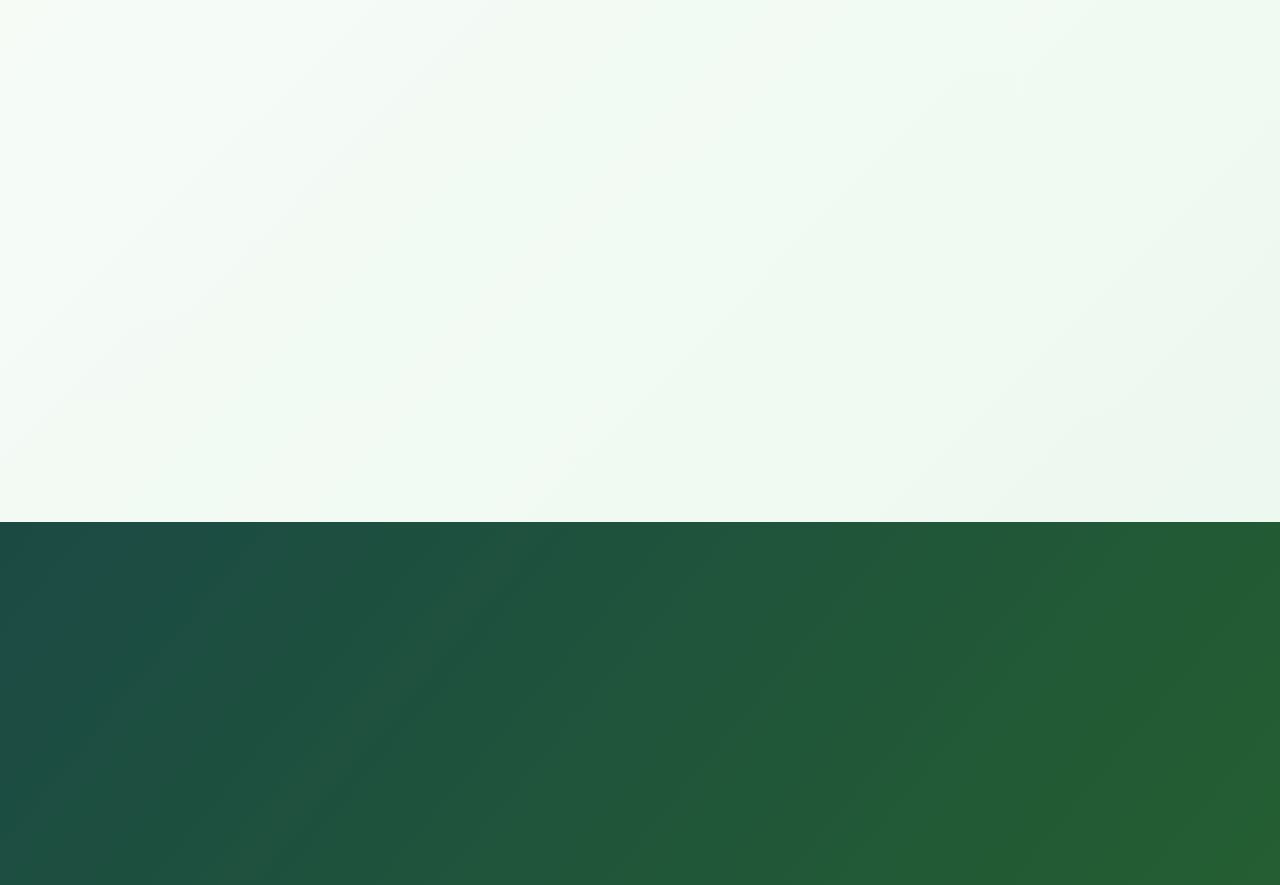
==== commit 50f5e843: "Add files via upload" ====
--- a/index.html
+++ b/index.html
@@ -248,7 +248,7 @@
                     <p class="eyebrow">Takes less than 1 minute</p>
                     <h2>RSVP</h2>
                     <p class="section-intro">Your response helps us prepare every detail with care. If you can,
-                        please rsvp as soon as possible.</p>
+                        please RSVP as soon as possible.</p>
                 </div>
 
 
@@ -285,15 +285,15 @@
 
                     <label for="food allergies">Food Allergies <span class="field-hint">(Please let us know if you have any food allergies!)</span></label>
                     <textarea id="food allergies" name="food allergies" rows="2" enterkeyhint="send"
-                        placeholder=""></textarea>
+                        placeholder="Ex.: Mushrooms"></textarea>
 
                     <label for="message">Message/Questions <span class="field-hint"></span></label>
                     <textarea id="message" name="message" rows="4" enterkeyhint="send"
-                        placeholder=""></textarea>
+                        placeholder="Ex.: Can I bring my potato?"></textarea>
 
                     <label for="song recommendations">Song Recommendations <span class="field-hint"></span></label>
                     <textarea id="song recommendations" name="song recommendations" rows="4" enterkeyhint="send"
-                        placeholder="Ex.: a thousand years by Christina Perri"></textarea>
+                        placeholder="Ex.: Arithmetic by Brooke Fraser"></textarea>
 
                     <button type="submit">RSVP</button>
                     <p id="rsvp-status" class="rsvp-status" role="status" aria-live="polite"></p>
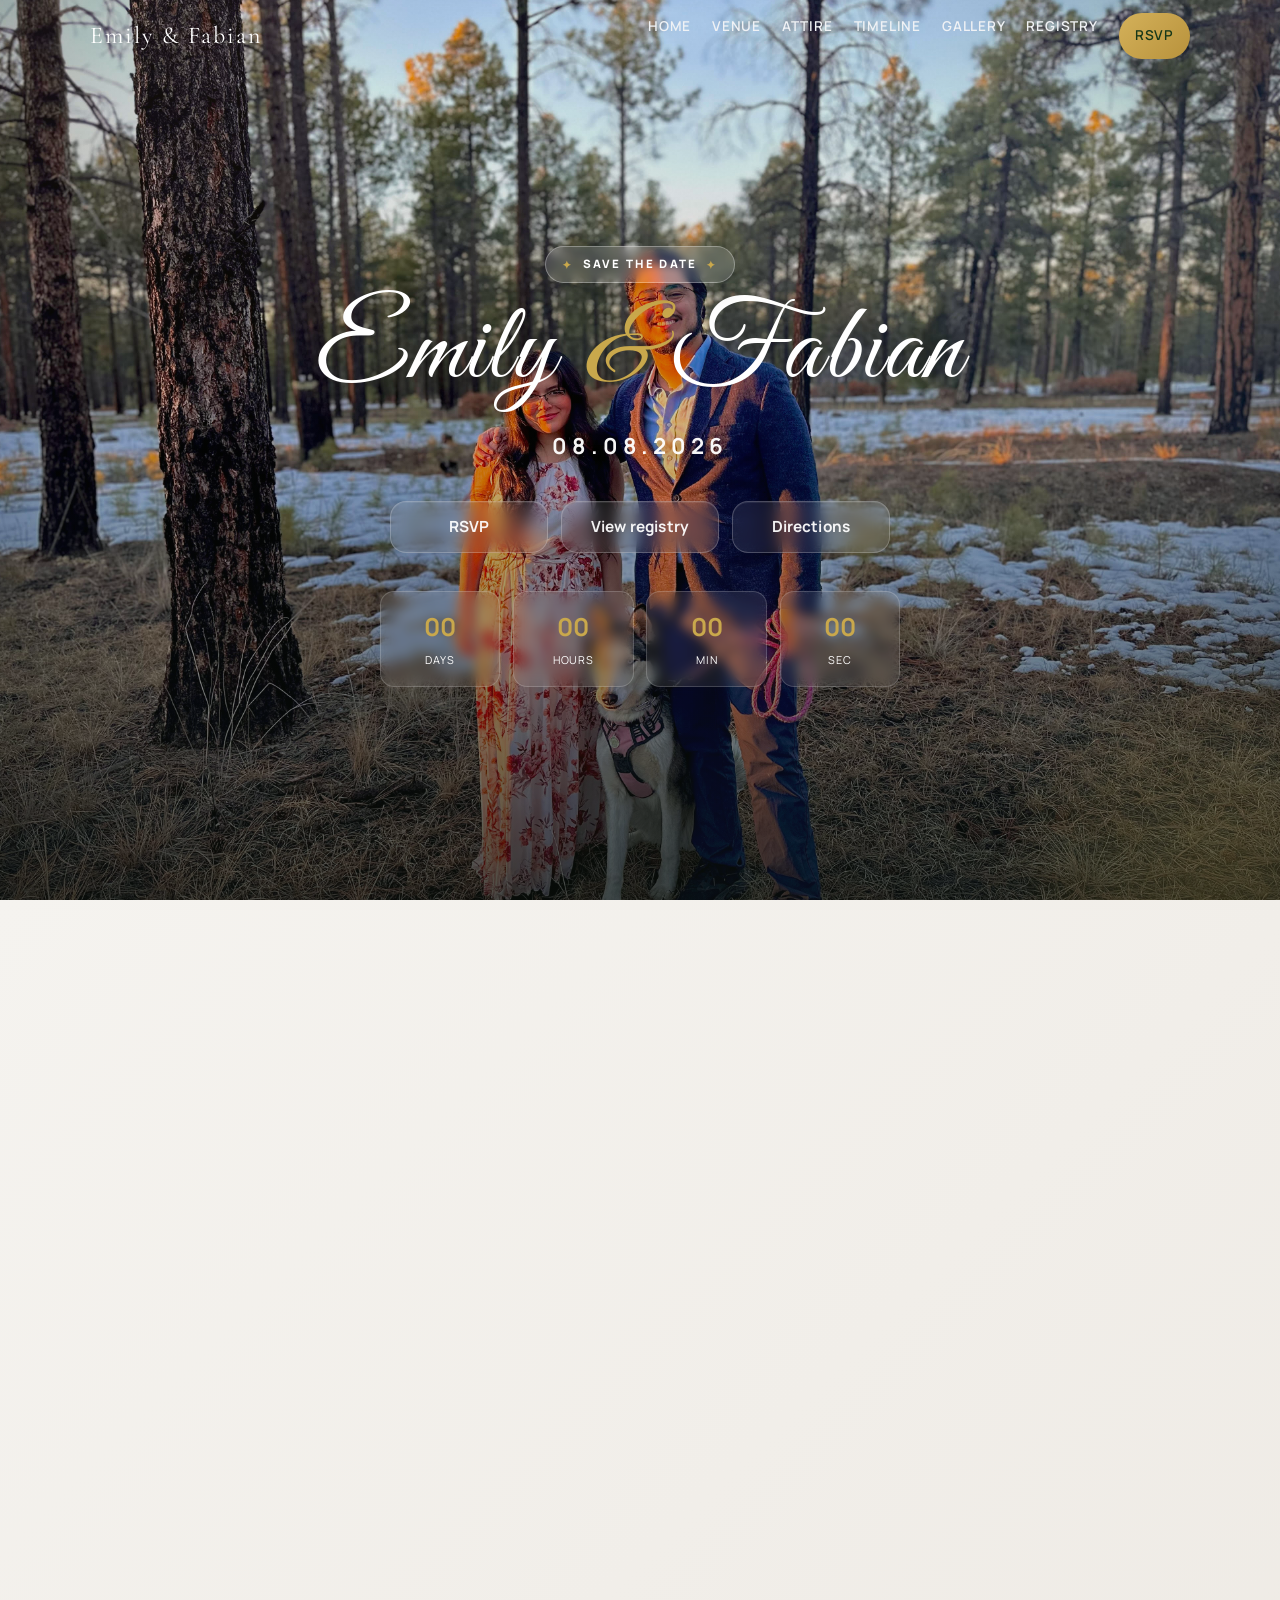
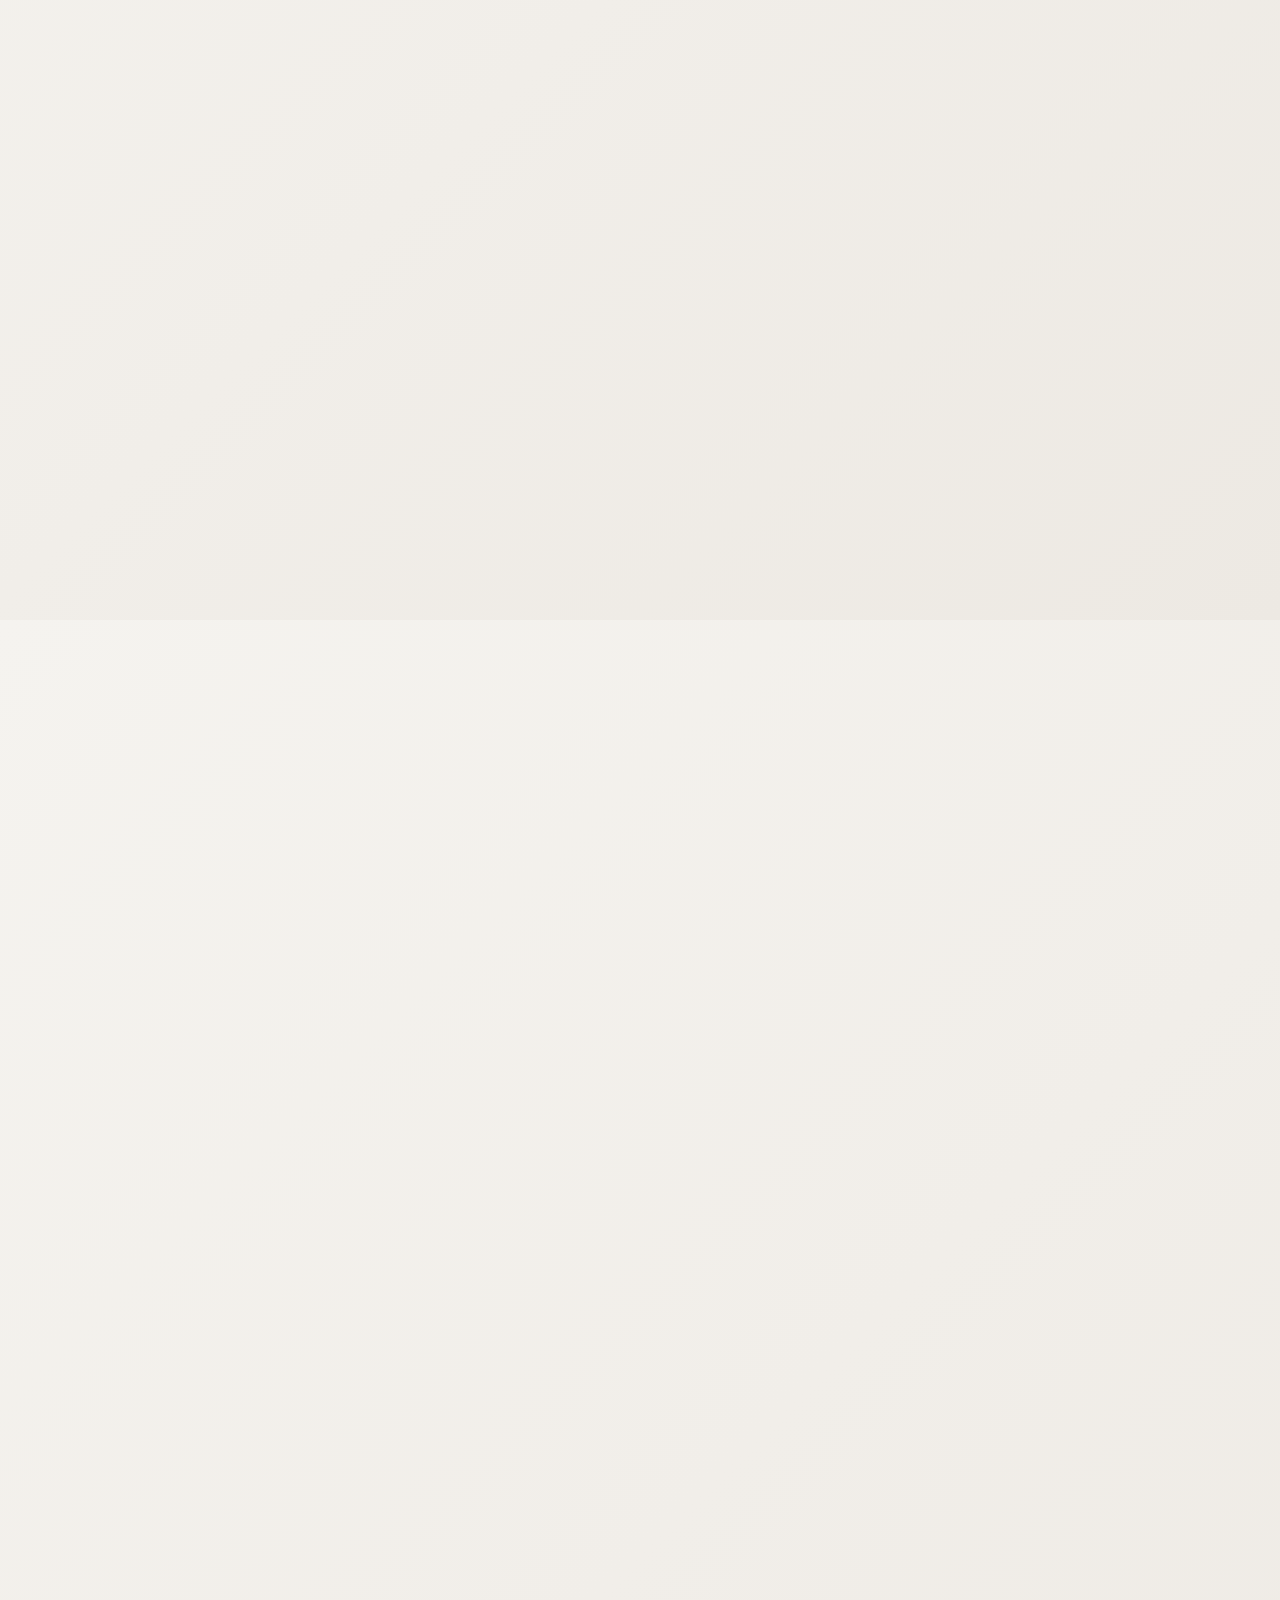
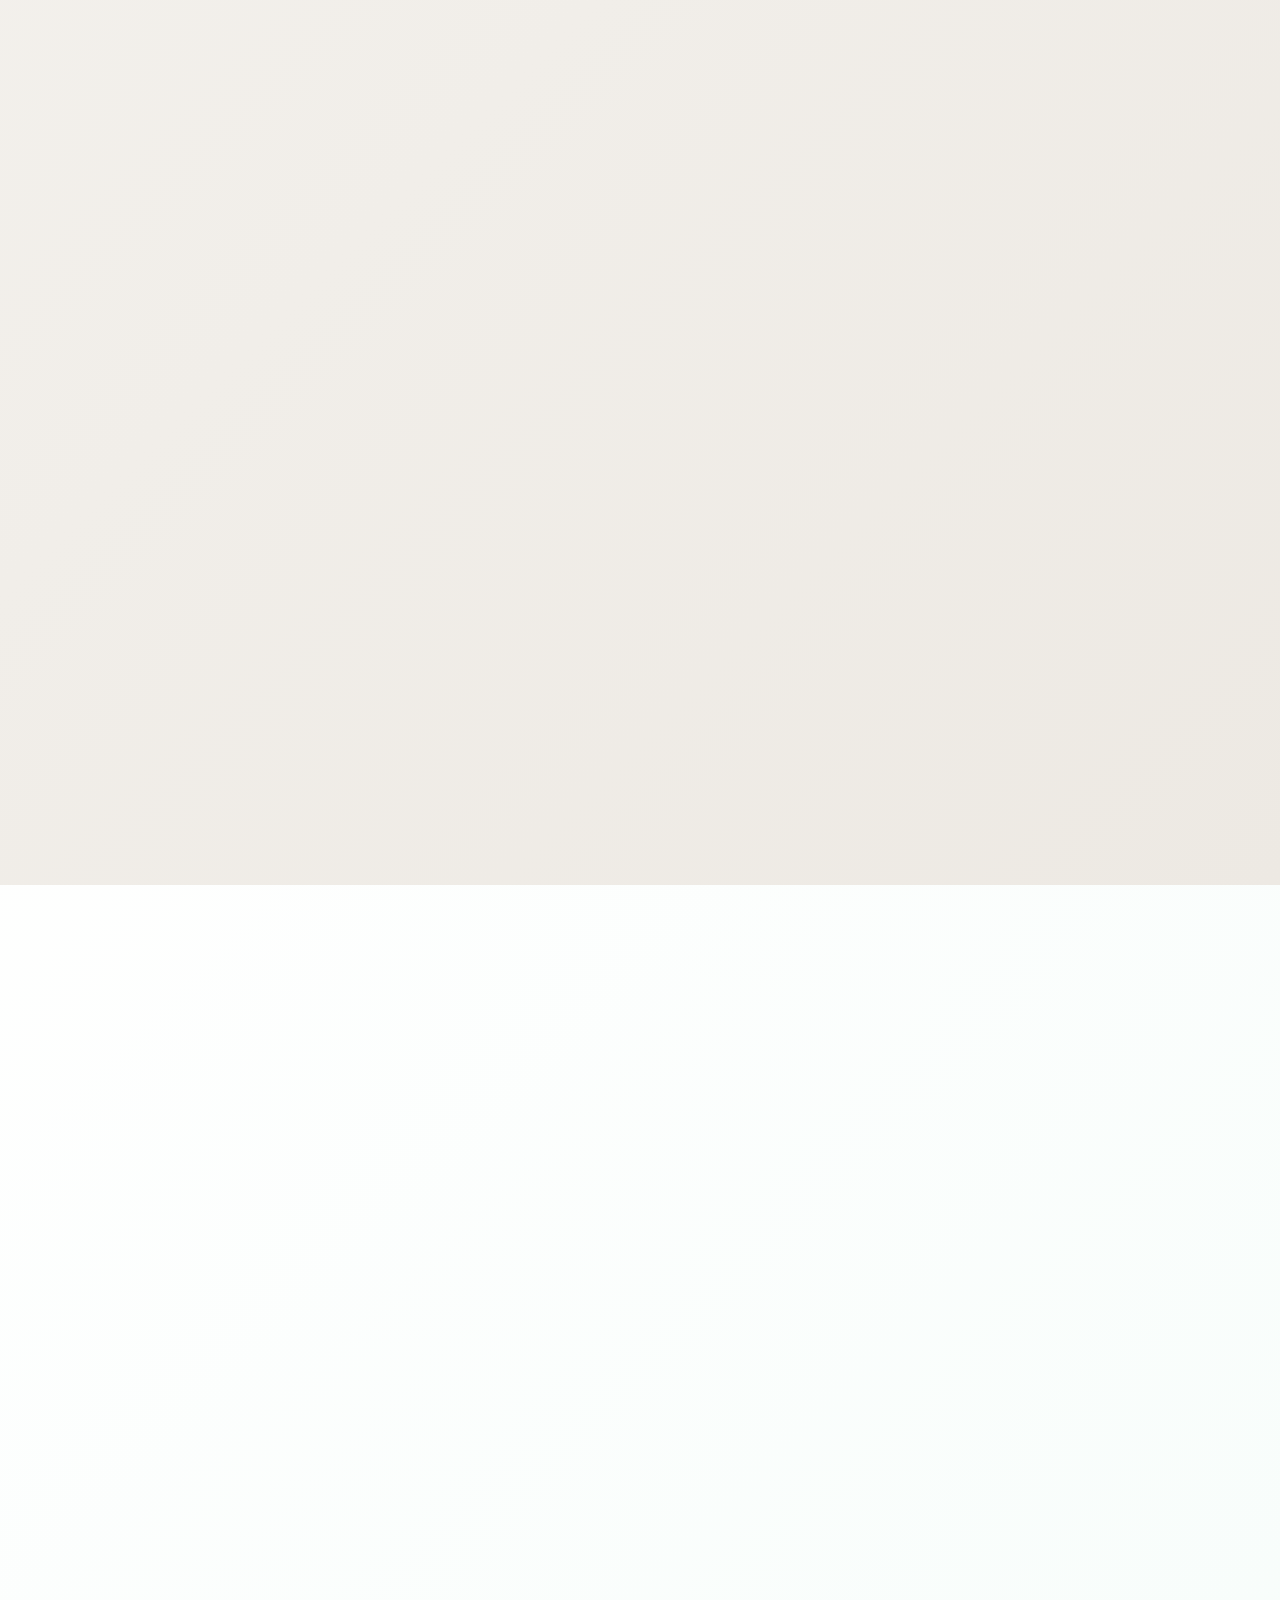
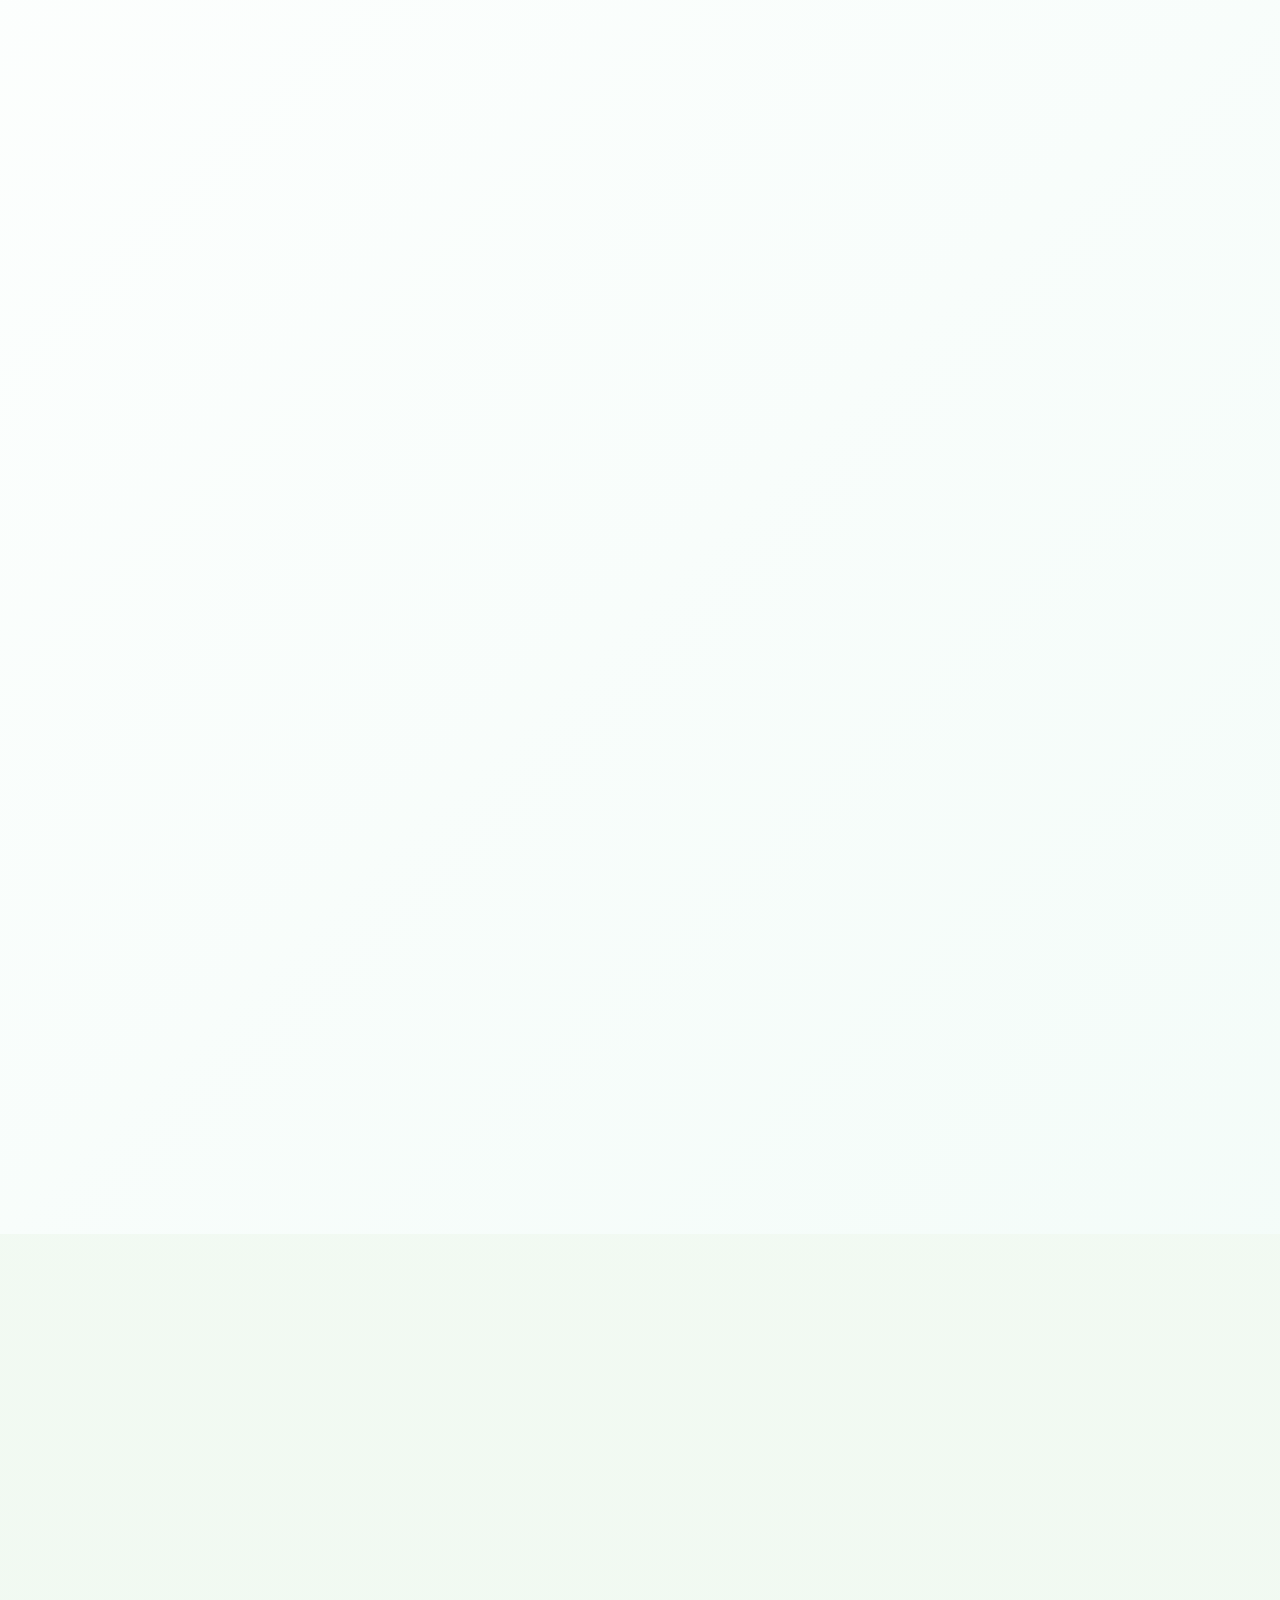
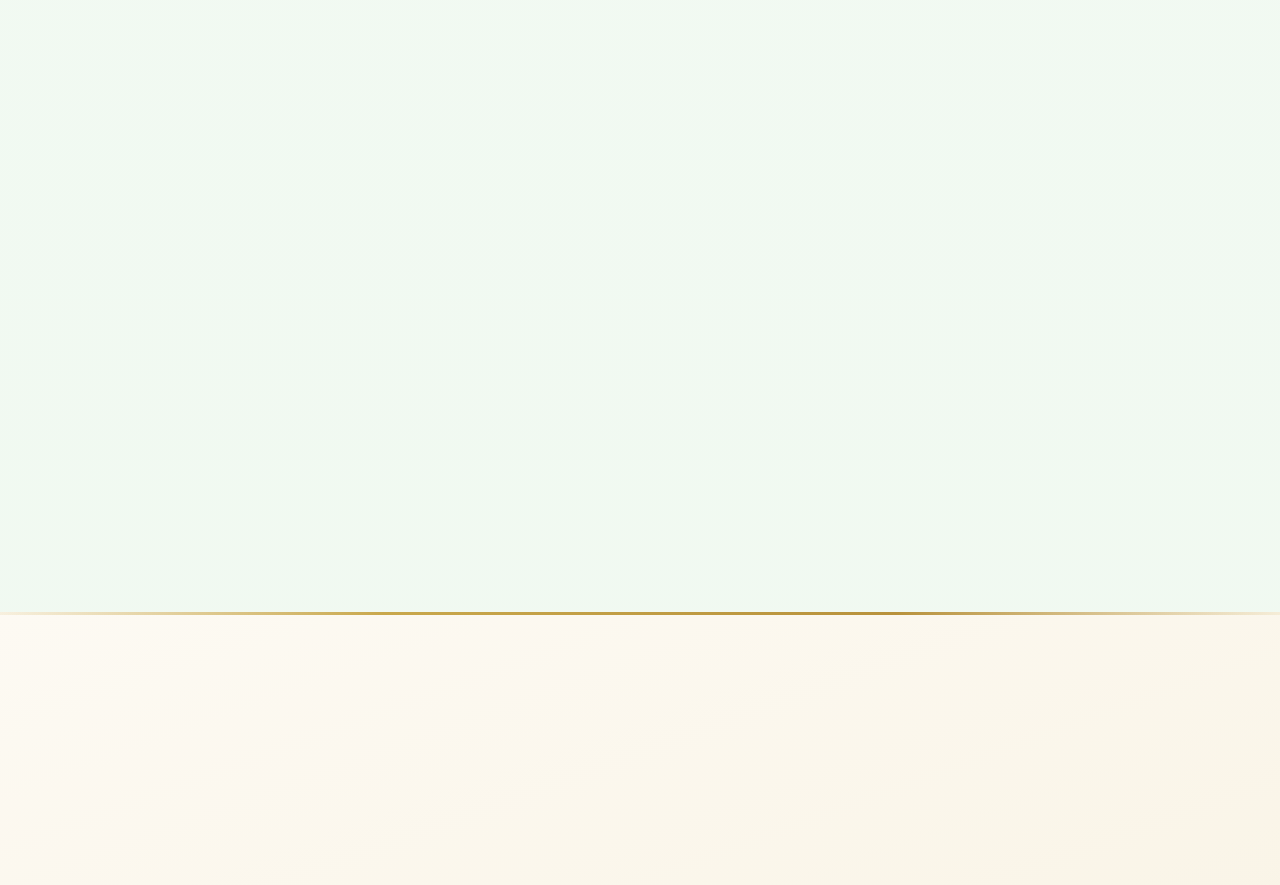
==== commit a0285787: "Add files via upload" ====
--- a/index.html
+++ b/index.html
@@ -121,6 +121,7 @@
                         personal style and wear what makes you feel best!
                         The ceremony will be held outdoors. August afternoons can be warm, so we recommend light 
                         and breathable outfits, comfortable shoes, and a hat or sunglasses. 
+                        NO WHITE!!!
                     </p>
             </div>
         </section>
